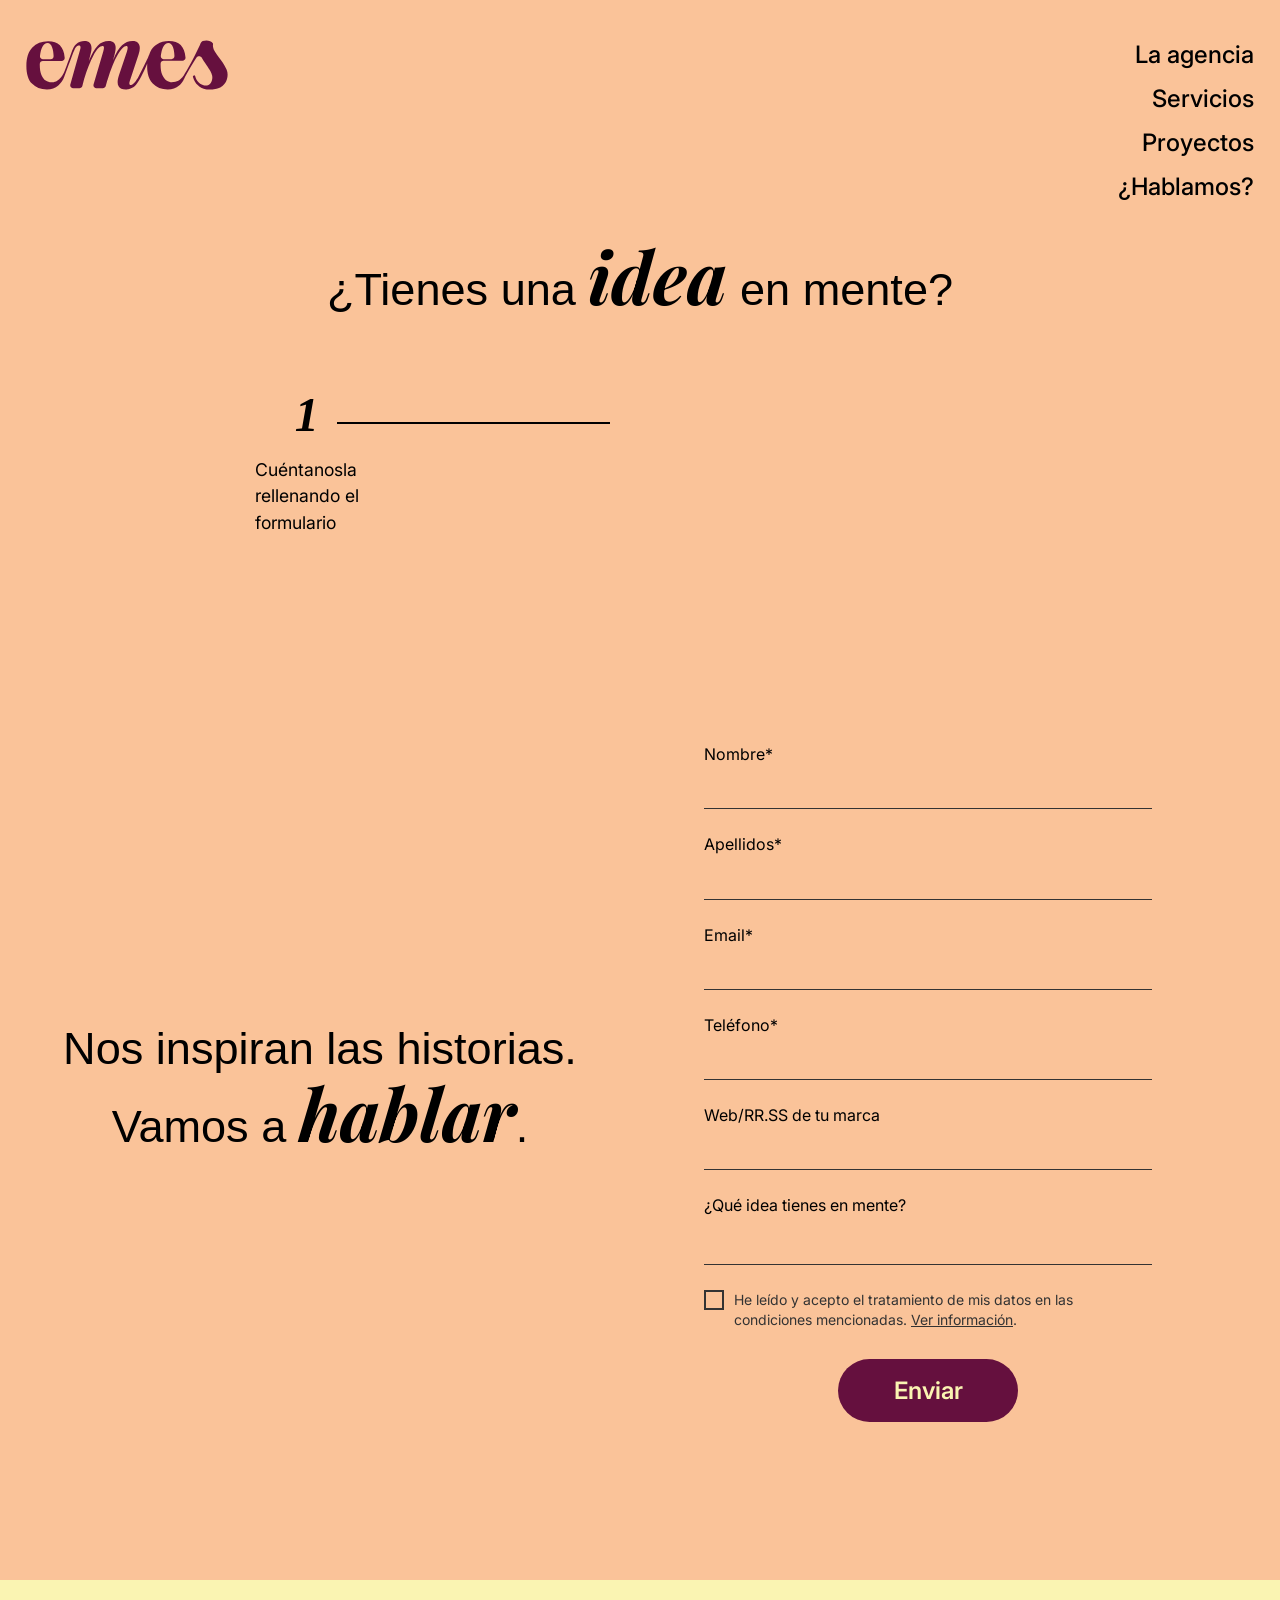
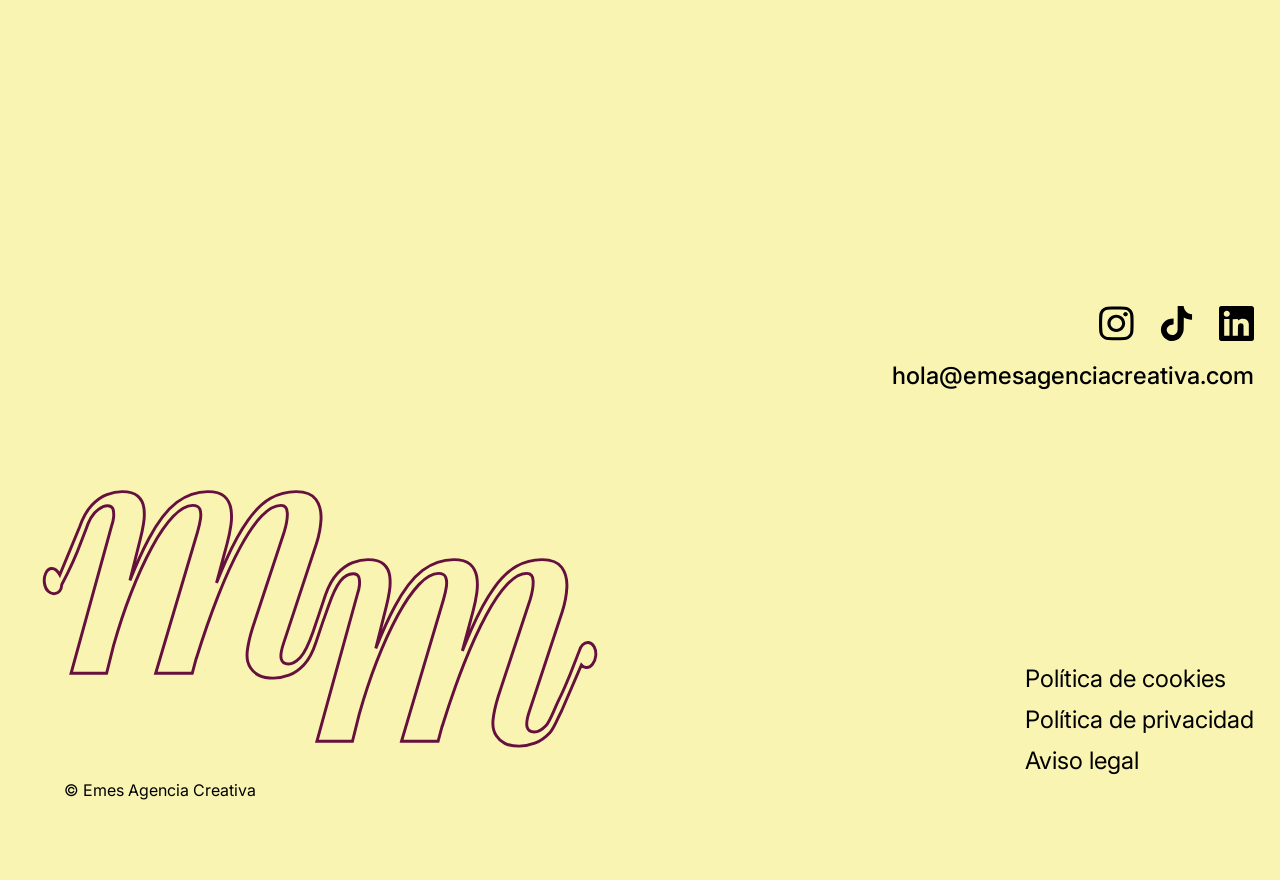
==== contacto/index.html @ d4980659 "Add files via upload" ====
<!DOCTYPE html>
<html lang="es">

<head>
    <meta charset="UTF-8">
    <meta name="viewport" content="width=device-width, initial-scale=1.0">
    <title>Emes Agencia Creativa - Contacto</title>
    <link rel="preconnect" href="https://fonts.googleapis.com">
    <link rel="preconnect" href="https://fonts.gstatic.com" crossorigin>
    <link
        href="https://fonts.googleapis.com/css2?family=Inter:wght@100..900&family=Playfair+Display:ital,wght@0,400..900;1,400..900&display=swap"
        rel="stylesheet">
    <link href="https://api.fontshare.com/v2/css?f[]=excon@1,2&display=swap" rel="stylesheet">
    <link rel="stylesheet" href="estilo-contacto.css">
    <link rel="stylesheet" href="../estilo.css">
</head>

<body>
    <header class="header">
        <nav class="nav-container" id="main-nav">
            <h1 class="header__logo">
                <a href="../index.html" aria-label="Emes Agencia Creativa - inicio">
                    <?xml version="1.0" encoding="UTF-8"?>
                    <svg id="svg-emes" data-name="Capa 1" xmlns="http://www.w3.org/2000/svg" viewBox="0 0 265.86 65.79"
                        class="emes-logo-svg vertical-align">
                        <defs>
                            <style>
                                .logo-emes {
                                    fill: #66103e;
                                }
                            </style>
                        </defs>
                        <path class="logo-emes"
                            d="M264.21,39.66v-.12c-1.44-3.66-4.04-8.09-7.8-13.31l-2.72-3.62c-3.07-4.04-5.23-7.33-6.48-9.89-.31-.64-.76-1.99-1.08-3.75-.47-2.64.33-3.66-.31-4.66-2.44-3.87-8.82-4.66-13.31-2.93-1.08.42-2.81,2.23-3.65,5.11-9.07,19.13-16.88,33.25-21.14,39.73-.57.88-4.19,6.26-9.12,8.18-3.12,1.22-6.31,1.16-6.31,1.16-2.65,0-5.12-.78-7.42-2.34-2.3-1.55-4.17-4.05-5.61-7.47-1.44-3.42-2.16-7.71-2.16-12.86,0-.56,0-1.08,0-1.58.02-2.17,1.78-3.91,3.95-3.91h24.89c2.31,0,4.13-1.98,3.94-4.29-1.15-14.44-8.42-21.65-21.8-21.65-6,0-11.17,1.35-15.52,4.02-2.99,1.84-4.83,3.84-5.28,4.34-3.45,3.78-4.09,6.99-6.69,13.21-.13.31-.27.63-.27.63-.21.44-.41.82-.57,1.12-1.55,3.23-3.14,6.47-4.76,9.72-2.65,5.35-5.31,10.6-7.99,15.76-.03.06-.06.12-.1.18-.56.94-5.39,8.9-8.7,8.9-1.01,0-1.55-.5-1.55-.5-.44-.41-.67-1.06-.67-1.96,0-.78.24-1.91.71-3.38l11.45-34.47c1.08-3.11,1.63-5.96,1.63-8.53,0-2.81-.78-5.03-2.34-6.66-1.55-1.63-3.97-2.46-7.24-2.46-5.23,0-9.84,1.87-13.85,5.61-4.01,3.74-7.97,10.24-11.86,19.52l2.1-7.47c.94-3.5,1.4-6.35,1.4-8.53,0-6.08-3.08-9.12-9.22-9.12-5.61,0-10.43,2.03-14.42,6.08-4.01,4.05-7.93,10.83-11.75,20.33l2.57-10.05c.71-2.65,1.06-4.98,1.06-7.02,0-2.81-.74-5.06-2.22-6.78-1.48-1.71-3.89-2.57-7.24-2.57-1.99,0-3.85.31-5.61.94-1.94.69-3.27,1.58-3.68,1.87-2.9,2.01-4.43,4.65-5.17,6.24-.51.98-.98,2.05-1.4,3.21l-3.15,8.88c-.6,1.59-2.21,5.92-4.39,11.75-2.46,6.56-3.72,9.89-5.74,12.84-.5.73-4.1,5.93-8.05,7.45-1.78.68-5.02,1.15-6.15,1.15h-.09c-2.65,0-5.12-.78-7.42-2.34-2.3-1.55-4.17-4.05-5.61-7.47-1.44-3.42-2.16-7.71-2.16-12.86,0-.56,0-1.08,0-1.58.02-2.17,1.78-3.91,3.95-3.91h24.89c2.31,0,4.13-1.98,3.94-4.29C49.77,8.82,42.51,1.61,29.13,1.61c-8.65,0-15.59,2.78-20.8,8.35C3.1,15.52.5,23.57.5,34.09s2.43,18.06,7.3,23.31c4.87,5.25,11.43,7.89,19.69,7.89,6,0,11-1.78,15.01-5.32,3.62-3.2,6.22-7.02,7.84-11.45.68-1.86,3.89-10.52,9.63-26l2.22-5.96c.57-1.32.95-2.22,1.52-3.55l.33-.73c.24-.55.31-.74.44-1.03,0,0,.26-.58.97-1.48.2-.25.36-.42.4-.47,1.66-1.83,2.95-2.16,3.8-2.16,1.4,0,2.1.82,2.1,2.46,0,.93-.2,2.06-.59,3.38l-12.84,45.45c-.71,2.52,1.18,5.03,3.8,5.03h8.19c1.8,0,3.38-1.22,3.83-2.96l2.28-8.83v.12c3.89-13.01,8.05-23.56,12.44-31.67,4.4-8.1,8.35-12.15,11.86-12.15,1.24,0,1.87.74,1.87,2.22,0,1.16-.31,2.77-.94,4.8l-12.77,43.42c-.74,2.53,1.15,5.07,3.79,5.07h8.43c1.77,0,3.33-1.18,3.8-2.89l2.24-7.99v.35c4.52-14.65,9.02-25.81,13.5-33.48,4.48-7.67,8.31-11.51,11.51-11.51,1.08,0,1.63.78,1.63,2.34,0,1.1-.31,2.65-.94,4.68l-10.52,31.55c-1.16,3.5-1.75,6.55-1.75,9.12,0,2.18.43,3.93,1.28,5.25,1.71,2.81,4.83,4.21,9.34,4.21.61,0,1.61,0,2.87-.21,0,0,2.89-.46,5.67-2,4.04-2.22,6.87-5.51,11.89-15.03,2.3-4.36,5.11-10.1,7.93-17.05-.04.68-.1,1.79-.1,3.18,0,4.59.01,15.44,7.3,23.31,4.87,5.25,11.43,7.89,19.69,7.89,6,0,11-1.78,15.01-5.32.89-.78,3.24-2.86,5.37-6.32,1.18-1.89,1.8-3.44,1.96-3.79,1.23-2.88,5.4-10.26,15.61-26.62,1.61-2.58,5.4-2.52,6.91.12,1.35,2.37,3.38,5.57,6.11,9.59,2.31,3.37,4.02,5.97,5.13,7.83,1.11,1.84,1.89,3.83,2.36,5.93.47,2.12.37,4.32-.31,6.64-.51,1.76-1.48,4.49-4.39,5.92-2.72,1.32-5.58.71-6.57.44-3.65-.97-5.91-3.18-6.98-4.34-2.45-2.65-3.51-5.57-3.98-7.57-.19-.8-.99-1.29-1.79-1.14-.01,0-.02,0-.03,0-.85.17-1.41,1-1.21,1.84.26,1.11.65,2.35,1.21,3.66,1.2,2.84,2.77,4.9,3.97,6.26.77.8,2.55,2.52,4.76,3.89,1.23.76,2.38,1.28,2.69,1.42,1.11.48,1.78.71,2.65.91,2.85.72,8.58,1.14,14.12,0,1.89-.39,5.5-.93,9.45-3.99,2.86-2.21,4.82-5.13,5.88-8.78,1.31-4.47,1.23-8.52-.22-12.16ZM177.42,20.76c.6-5.04,1.62-8.93,3.05-11.65h-.01c1.83-3.46,4.14-5.2,6.95-5.2s4.77,2.01,6.14,6.02c1.04,3.07,1.64,6.77,1.79,11.1.08,2.26-1.69,4.15-3.95,4.15h-10.05c-2.36,0-4.21-2.07-3.93-4.42ZM18.39,20.89c.6-5.04,1.62-8.93,3.05-11.65h-.01c1.83-3.46,4.14-5.2,6.95-5.2s4.77,2.01,6.14,6.02c1.04,3.07,1.64,6.77,1.79,11.1.08,2.26-1.69,4.15-3.95,4.15h-10.05c-2.36,0-4.21-2.07-3.93-4.42Z" />
                    </svg>
                    <span class="visually-hidden">Emes Agencia Creativa</span>
                </a>
            </h1>
    
            <input type="checkbox" id="menu-toggle" class="menu-checkbox">
    
            <label for="menu-toggle" class="nav__burguer" aria-label="Abrir menú">
                <span></span>
                <span></span>
                <span></span>
            </label>
    
            <div class="header__menu">
                <ul class="header__menu_list">
                    <li><a href="../la-agencia/index.html">La agencia</a></li>
                    <li><a href="../servicios/index.html">Servicios</a></li>
                    <li><a href="../proyectos/index.html">Proyectos</a></li>
                    <li><a href="../contacto/index.html">¿Hablamos?</a></li>
                </ul>
            </div>
    
            <!-- OVERLAY MENÚ HAMBURGUESA -->
            <div class="menu__overlay">
    
                <div class="menu__overlay_header">
                    <?xml version="1.0" encoding="UTF-8"?>
                    <svg id="svg-emes-contorno" data-name="Capa 1" xmlns="http://www.w3.org/2000/svg"
                        viewBox="0 0 265.86 65.79" class="emes-logo-svg">
                        <defs>
                            <style>
                                .cls-1 {
                                    fill: none;
                                    stroke: #66103e;
                                    stroke-miterlimit: 10;
                                }
                            </style>
                        </defs>
                        <path class="cls-1"
                            d="M264.21,39.66v-.12c-1.44-3.66-4.04-8.09-7.8-13.31l-2.72-3.62c-3.07-4.04-5.23-7.33-6.48-9.89-.31-.64-.76-1.99-1.08-3.75-.47-2.64.33-3.66-.31-4.66-2.44-3.87-8.82-4.66-13.31-2.93-1.08.42-2.81,2.23-3.65,5.11-9.07,19.13-16.88,33.25-21.14,39.73-.57.88-4.19,6.26-9.12,8.18-3.12,1.22-6.31,1.16-6.31,1.16-2.65,0-5.12-.78-7.42-2.34-2.3-1.55-4.17-4.05-5.61-7.47-1.44-3.42-2.16-7.71-2.16-12.86,0-.56,0-1.08,0-1.58.02-2.17,1.78-3.91,3.95-3.91h24.89c2.31,0,4.13-1.98,3.94-4.29-1.15-14.44-8.42-21.65-21.8-21.65-6,0-11.17,1.35-15.52,4.02-2.99,1.84-4.83,3.84-5.28,4.34-3.45,3.78-4.09,6.99-6.69,13.21-.13.31-.27.63-.27.63-.21.44-.41.82-.57,1.12-1.55,3.23-3.14,6.47-4.76,9.72-2.65,5.35-5.31,10.6-7.99,15.76-.03.06-.06.12-.1.18-.56.94-5.39,8.9-8.7,8.9-1.01,0-1.55-.5-1.55-.5-.44-.41-.67-1.06-.67-1.96,0-.78.24-1.91.71-3.38l11.45-34.47c1.08-3.11,1.63-5.96,1.63-8.53,0-2.81-.78-5.03-2.34-6.66-1.55-1.63-3.97-2.46-7.24-2.46-5.23,0-9.84,1.87-13.85,5.61-4.01,3.74-7.97,10.24-11.86,19.52l2.1-7.47c.94-3.5,1.4-6.35,1.4-8.53,0-6.08-3.08-9.12-9.22-9.12-5.61,0-10.43,2.03-14.42,6.08-4.01,4.05-7.93,10.83-11.75,20.33l2.57-10.05c.71-2.65,1.06-4.98,1.06-7.02,0-2.81-.74-5.06-2.22-6.78-1.48-1.71-3.89-2.57-7.24-2.57-1.99,0-3.85.31-5.61.94-1.94.69-3.27,1.58-3.68,1.87-2.9,2.01-4.43,4.65-5.17,6.24-.51.98-.98,2.05-1.4,3.21l-3.15,8.88c-.6,1.59-2.21,5.92-4.39,11.75-2.46,6.56-3.72,9.89-5.74,12.84-.5.73-4.1,5.93-8.05,7.45-1.78.68-5.02,1.15-6.15,1.15h-.09c-2.65,0-5.12-.78-7.42-2.34-2.3-1.55-4.17-4.05-5.61-7.47-1.44-3.42-2.16-7.71-2.16-12.86,0-.56,0-1.08,0-1.58.02-2.17,1.78-3.91,3.95-3.91h24.89c2.31,0,4.13-1.98,3.94-4.29C49.77,8.82,42.51,1.61,29.13,1.61c-8.65,0-15.59,2.78-20.8,8.35C3.1,15.52.5,23.57.5,34.09s2.43,18.06,7.3,23.31c4.87,5.25,11.43,7.89,19.69,7.89,6,0,11-1.78,15.01-5.32,3.62-3.2,6.22-7.02,7.84-11.45.68-1.86,3.89-10.52,9.63-26l2.22-5.96c.57-1.32.95-2.22,1.52-3.55l.33-.73c.24-.55.31-.74.44-1.03,0,0,.26-.58.97-1.48.2-.25.36-.42.4-.47,1.66-1.83,2.95-2.16,3.8-2.16,1.4,0,2.1.82,2.1,2.46,0,.93-.2,2.06-.59,3.38l-12.84,45.45c-.71,2.52,1.18,5.03,3.8,5.03h8.19c1.8,0,3.38-1.22,3.83-2.96l2.28-8.83v.12c3.89-13.01,8.05-23.56,12.44-31.67,4.4-8.1,8.35-12.15,11.86-12.15,1.24,0,1.87.74,1.87,2.22,0,1.16-.31,2.77-.94,4.8l-12.77,43.42c-.74,2.53,1.15,5.07,3.79,5.07h8.43c1.77,0,3.33-1.18,3.8-2.89l2.24-7.99v.35c4.52-14.65,9.02-25.81,13.5-33.48,4.48-7.67,8.31-11.51,11.51-11.51,1.08,0,1.63.78,1.63,2.34,0,1.1-.31,2.65-.94,4.68l-10.52,31.55c-1.16,3.5-1.75,6.55-1.75,9.12,0,2.18.43,3.93,1.28,5.25,1.71,2.81,4.83,4.21,9.34,4.21.61,0,1.61,0,2.87-.21,0,0,2.89-.46,5.67-2,4.04-2.22,6.87-5.51,11.89-15.03,2.3-4.36,5.11-10.1,7.93-17.05-.04.68-.1,1.79-.1,3.18,0,4.59.01,15.44,7.3,23.31,4.87,5.25,11.43,7.89,19.69,7.89,6,0,11-1.78,15.01-5.32.89-.78,3.24-2.86,5.37-6.32,1.18-1.89,1.8-3.44,1.96-3.79,1.23-2.88,5.4-10.26,15.61-26.62,1.61-2.58,5.4-2.52,6.91.12,1.35,2.37,3.38,5.57,6.11,9.59,2.31,3.37,4.02,5.97,5.13,7.83,1.11,1.84,1.89,3.83,2.36,5.93.47,2.12.37,4.32-.31,6.64-.51,1.76-1.48,4.49-4.39,5.92-2.72,1.32-5.58.71-6.57.44-3.65-.97-5.91-3.18-6.98-4.34-2.45-2.65-3.51-5.57-3.98-7.57-.19-.8-.99-1.29-1.79-1.14-.01,0-.02,0-.03,0-.85.17-1.41,1-1.21,1.84.26,1.11.65,2.35,1.21,3.66,1.2,2.84,2.77,4.9,3.97,6.26.77.8,2.55,2.52,4.76,3.89,1.23.76,2.38,1.28,2.69,1.42,1.11.48,1.78.71,2.65.91,2.85.72,8.58,1.14,14.12,0,1.89-.39,5.5-.93,9.45-3.99,2.86-2.21,4.82-5.13,5.88-8.78,1.31-4.47,1.23-8.52-.22-12.16ZM177.42,20.76c.6-5.04,1.62-8.93,3.05-11.65h-.01c1.83-3.46,4.14-5.2,6.95-5.2s4.77,2.01,6.14,6.02c1.04,3.07,1.64,6.77,1.79,11.1.08,2.26-1.69,4.15-3.95,4.15h-10.05c-2.36,0-4.21-2.07-3.93-4.42ZM18.39,20.89c.6-5.04,1.62-8.93,3.05-11.65h-.01c1.83-3.46,4.14-5.2,6.95-5.2s4.77,2.01,6.14,6.02c1.04,3.07,1.64,6.77,1.79,11.1.08,2.26-1.69,4.15-3.95,4.15h-10.05c-2.36,0-4.21-2.07-3.93-4.42Z" />
                    </svg>
                </div>
    
                <nav class="menu__overlay_nav">
                    <ul class="menu__overlay_nav_list">
                        <li><a href="../la-agencia/index.html">La agencia</a></li>
                        <li><a href="../servicios/index.html">Servicios</a></li>
                        <li><a href="../proyectos/index.html">Proyectos</a></li>
                        <li><a href="../contacto/index.html">¿Hablamos?</a></li>
                    </ul>
                </nav>
    
                <div class="menu__overlay_footer">
                    <?xml version="1.0" encoding="UTF-8"?>
                    <svg id="svg-mm-contorno" data-name="Capa 1" xmlns="http://www.w3.org/2000/svg"
                        viewBox="0 0 200.99 90.3" class="logo-mm-contorno__footer">
                        <defs>
                            <style>
                                .cls-1 {
                                    fill: none;
                                    stroke: #66103e;
                                    stroke-miterlimit: 10;
                                }
                            </style>
                        </defs>
                        <path class="cls-1"
                            d="M192.12,53.21c-1.42-.15-2.76,1.22-3.22,3.16-1.03,2.36-2.73,7.93-6.84,16.38-2.03,4.17-3.01,7.31-4.39,8.79-1.39,1.48-2.73,2.23-4.04,2.23s-2.12-.55-2.43-1.64c-.31-1.09-.08-2.81.69-5.16l11.32-34.35c.92-2.89,1.44-5.67,1.56-8.32.12-2.66-.46-4.88-1.73-6.68-1.27-1.8-3.52-2.7-6.76-2.7s-6.07.76-8.72,2.29c-2.66,1.52-5.24,4.03-7.74,7.5-2.5,3.48-5.03,8.09-7.57,13.83-1.02,2.31-2.08,4.84-3.16,7.58l3.63-13.5c.54-2.03.96-4.08,1.27-6.15.31-2.07.31-3.99,0-5.74-.31-1.76-1.06-3.16-2.25-4.22-1.2-1.06-3.06-1.58-5.6-1.58-3.85,0-7.39,1.23-10.63,3.69-3.24,2.46-6.4,6.56-9.48,12.31-2.08,3.87-4.24,8.66-6.49,14.32l3.49-13.91c.46-1.8.85-3.63,1.15-5.51.31-1.88.35-3.65.12-5.33-.23-1.68-.92-3.03-2.08-4.05-1.15-1.01-2.93-1.52-5.31-1.52-1.69,0-3.45.35-5.26,1.05-1.81.7-3.52,1.92-5.14,3.63-1.62,1.72-3,4.18-4.16,7.38l-2.58,7.74h-.01l-1.62,4.81c-1.54,4.38-3.01,7.31-4.39,8.79-1.39,1.48-2.73,2.23-4.04,2.23s-2.12-.55-2.43-1.64c-.31-1.09-.08-2.81.69-5.16l11.32-34.35c.92-2.89,1.44-5.67,1.56-8.32.12-2.66-.46-4.88-1.73-6.68-1.27-1.8-3.52-2.7-6.76-2.7s-6.07.76-8.72,2.29c-2.66,1.52-5.24,4.03-7.74,7.5-2.5,3.48-5.03,8.09-7.57,13.83-1.02,2.31-2.08,4.84-3.16,7.58l3.63-13.5c.54-2.03.96-4.08,1.27-6.15.31-2.07.31-3.99,0-5.74-.31-1.76-1.06-3.16-2.25-4.22-1.2-1.06-3.06-1.58-5.6-1.58-3.85,0-7.39,1.23-10.63,3.69-3.24,2.46-6.4,6.56-9.48,12.31-2.08,3.87-4.24,8.66-6.49,14.32l3.49-13.91c.46-1.8.85-3.63,1.15-5.51.31-1.88.35-3.65.12-5.33-.23-1.68-.92-3.03-2.08-4.05-1.15-1.01-2.93-1.52-5.31-1.52-1.69,0-3.45.35-5.26,1.05-1.81.7-3.52,1.92-5.14,3.63-1.62,1.72-3,4.18-4.16,7.38l-6.76,16.34c-.69-1.26-1.85-2.3-2.96-2.14-1.63.23-2.61,2.62-2.28,5,.33,2.38,1.92,3.79,3.55,3.55,1.32-.19,2.25-1.3,2.38-3.11,4.91-9.22,6.19-13.57,7.1-15.9.84-2.15,1.16-2.99,1.9-4.96.3-.8.98-2.17,2.15-3.53,0,0,2.2-2.52,4.39-2.52,1.08,0,1.73.41,1.96,1.23.23.82.29,1.76.17,2.81-.12,1.06-.33,1.98-.64,2.76l-13.87,50.41h12.13l2.36-9.4c1.79-6.35,3.75-12.29,5.9-17.79,2.35-6.02,4.76-11.29,7.22-15.82,2.46-4.53,4.89-8.05,7.28-10.55,2.39-2.5,4.58-3.75,6.59-3.75,1.31,0,2.14.43,2.48,1.29.35.86.42,1.95.23,3.28-.19,1.33-.52,2.77-.98,4.34l-14.33,48.41h12.48l1.43-5.32-.04.28c2.46-7.97,4.97-15.16,7.51-21.57,2.54-6.41,5.06-11.92,7.57-16.53,2.5-4.61,4.91-8.13,7.22-10.55,2.31-2.42,4.51-3.63,6.59-3.63,1.46,0,2.2.92,2.2,2.75s-.35,3.89-1.04,6.15l-10.86,32.94c-.92,2.97-1.52,5.61-1.79,7.91-.27,2.31.1,4.2,1.1,5.69.69,1.1,1.66,1.95,2.89,2.58,1.23.62,2.89.94,4.97.94,1.69,0,3.45-.33,5.26-1s3.52-1.85,5.14-3.58c1.62-1.72,2.96-4.22,4.04-7.5l2.57-7.62h.02l1.73-4.92c1.39-3.99,2.73-6.82,4.04-8.5,1.31-1.68,2.77-2.52,4.39-2.52,1.08,0,1.73.41,1.96,1.23.23.82.29,1.76.17,2.81-.12,1.06-.33,1.98-.64,2.76l-13.87,50.41h12.13l2.36-9.4c1.79-6.35,3.75-12.29,5.9-17.79,2.35-6.02,4.76-11.29,7.22-15.82,2.46-4.53,4.89-8.05,7.28-10.55,2.39-2.5,4.58-3.75,6.59-3.75,1.31,0,2.14.43,2.48,1.29.35.86.42,1.95.23,3.28-.19,1.33-.52,2.77-.98,4.34l-14.33,48.41h12.48l1.43-5.32-.04.28c2.46-7.97,4.97-15.16,7.51-21.57,2.54-6.41,5.06-11.92,7.57-16.53,2.5-4.61,4.91-8.13,7.22-10.55,2.31-2.42,4.51-3.63,6.59-3.63,1.46,0,2.2.92,2.2,2.75s-.35,3.89-1.04,6.15l-10.86,32.94c-.92,2.97-1.52,5.61-1.79,7.91-.27,2.31.1,4.2,1.1,5.69.69,1.1,1.66,1.95,2.89,2.58,1.23.62,2.89.94,4.97.94,1.69,0,3.45-.33,5.26-1s3.52-1.85,5.14-3.58c1.62-1.72,2.35-4.35,4.04-7.5l6.74-15.61c.42.49.94.81,1.53.87,1.62.17,3.12-1.61,3.36-3.98.24-2.36-.88-4.41-2.5-4.58Z" />
                    </svg>
    
                    <div class="footer__items">
                        <div class="footer__social-icons">
                            <a href="#" aria-label="Instagram">
                                <svg width="44" height="43" viewBox="0 0 44 43" fill="none"
                                    xmlns="http://www.w3.org/2000/svg">
                                    <path
                                        d="M31.9839 42.2702C24.9396 42.6569 18.2015 42.6569 11.4635 42.2702C5.20669 41.8835 0.612551 37.4577 0.262522 31.3562C-0.0875074 24.6961 -0.0875074 18.1649 0.262522 11.4618C0.525044 5.66109 4.8129 0.891594 10.6759 0.418942C18.0703 -0.139647 25.1584 -0.139647 32.5527 0.418942C38.6345 0.848626 43.0536 5.70406 43.3162 11.6767C43.5787 18.3368 43.5787 24.6961 43.2286 31.3562C42.9224 37.3288 38.4157 42.0124 32.0277 42.3131L31.9839 42.2702ZM32.1152 38.403C36.4906 38.1452 39.1158 34.7507 39.3345 30.8406C39.6846 24.3953 39.6846 18.1219 39.3345 11.6337C39.1158 7.80951 36.5343 4.58688 32.509 4.24313C25.1584 3.64157 17.9828 3.5986 10.6759 4.2861C7.26311 4.62985 4.68165 7.29389 4.37537 10.6884C3.71906 17.7352 3.76282 24.6961 4.37537 31.7429C4.68165 35.4382 7.6569 38.1452 11.4197 38.403C18.289 38.8327 25.0709 38.8757 32.1589 38.403H32.1152Z"
                                        fill="black" />
                                    <path
                                        d="M35.9217 9.91453C35.9217 8.49657 34.7404 7.37939 33.3403 7.37939C31.9401 7.37939 30.7588 8.49657 30.7588 9.91453C30.7588 11.3325 31.9401 12.4497 33.3403 12.4497C34.7404 12.4497 35.9217 11.3325 35.9217 9.91453Z"
                                        fill="black" />
                                    <path
                                        d="M32.8593 21.3017C32.8593 27.3172 27.8714 32.2156 21.7021 32.2156C15.5328 32.2156 10.5449 27.3172 10.5449 21.3017C10.5449 15.2861 15.5328 10.3877 21.7021 10.3877C27.8714 10.3877 32.8593 15.2861 32.8593 21.3017ZM28.9652 21.2587C28.9652 17.3486 25.7275 14.1689 21.7459 14.1689C17.7643 14.1689 14.5265 17.3486 14.5265 21.2587C14.5265 25.1688 17.7643 28.3485 21.7459 28.3485C25.7275 28.3485 28.9652 25.1688 28.9652 21.2587Z"
                                        fill="black" />
                                    <path
                                        d="M33.3403 12.4497C34.766 12.4497 35.9217 11.3146 35.9217 9.91453C35.9217 8.51441 34.766 7.37939 33.3403 7.37939C31.9146 7.37939 30.7588 8.51441 30.7588 9.91453C30.7588 11.3146 31.9146 12.4497 33.3403 12.4497Z"
                                        fill="black" />
                                </svg>
                            </a>
    
                            <a href="#" aria-label="TikTok">
                                <svg width="40" height="45" viewBox="0 0 40 45" fill="none"
                                    xmlns="http://www.w3.org/2000/svg">
                                    <path
                                        d="M9.56337 44.2223C5.0396 42.7078 2.05306 38.9866 0.867215 35.4817C-0.757829 30.7219 -0.0990411 25.8757 2.84361 22.1111C6.04977 18.0005 10.9688 16.2264 16.2832 16.1831V23.5823C13.7797 24.2747 11.2763 24.7074 9.47555 26.2218C6.22546 28.9911 7.05993 33.7941 10.3539 36.0442C12.5499 37.5154 15.1852 37.9481 17.6447 36.7365C19.4893 35.8278 21.4218 33.1451 21.4218 30.4623L21.5096 0H29.1518C29.8984 5.92804 33.7633 10.3416 40 10.4714V17.7408C36.135 18.0437 33.0167 16.7456 29.4153 14.885L29.2396 29.7267C29.2396 33.5778 27.5267 37.2558 25.0233 40.0683C21.2022 44.3521 15.273 46.1262 9.56337 44.2656V44.2223Z"
                                        fill="black" />
                                </svg>
                            </a>
    
                            <a href="#" aria-label="LinkedIn">
                                <svg width="43" height="43" viewBox="0 0 43 43" fill="none"
                                    xmlns="http://www.w3.org/2000/svg">
                                    <path
                                        d="M40.223 42.9566H2.73362C1.30174 42.9566 0 41.5247 0 40.1362V3.25429C0 1.34511 1.04141 0.347124 2.95059 0H39.8759C41.3945 0 43 1.30172 43 2.82038V40.1362C43 41.3946 41.8719 43 40.2664 43L40.223 42.9566ZM13.2775 9.5893C13.2775 7.54995 11.5853 5.85772 9.54596 5.85772C7.50661 5.85772 5.81438 7.50656 5.81438 9.5893C5.81438 11.672 7.50661 13.3209 9.54596 13.3209C11.5853 13.3209 13.2775 11.672 13.2775 9.5893ZM23.3007 24.776C23.3007 22.6932 25.0363 21.4349 26.5984 21.3047C28.0737 21.218 30.113 22.2593 30.113 24.0817L30.1998 36.6216H36.665L36.6216 22.6499C36.6216 18.7447 33.888 15.9243 30.0696 15.5772C27.553 15.3602 25.3401 16.1847 23.6044 17.8769L22.9536 16.0545L16.8355 16.1413V36.665H23.1706L23.3007 24.776ZM12.8002 16.0545H6.37841V36.665H12.8002V16.0545Z"
                                        fill="black" />
                                </svg>
                            </a>
                        </div>
    
                        <p class="footer__copyright">© Emes Agencia Creativa</p>
                    </div>
                </div>
    
            </div>
    
        </nav>
    </header>

    <section id="contacto-idea" class="contacto-infografia">
        <div class="title-info">
            <h2 class="titulo1-excon">¿Tienes una <span class="titulo2-playfair">idea</span> en mente?</h2>
        </div>
    
        <div class="steps-container">
            <div class="step step-1">
                <div class="step-number">1</div>
                <p class="step-text">Cuéntanosla<br>rellenando el<br>formulario</p>
            </div>
    
            <div class="line-container line-1-2">
                <div class="line-fill"></div>
            </div>
    
            <div class="step step-2">
                <div class="step-number">2</div>
                <p class="step-text">El equipo de Emes<br>contacta contigo</p>
            </div>
    
            <div class="line-container line-2-3">
                <div class="line-fill"></div>
            </div>
    
            <div class="step step-3">
                <div class="step-number">3</div>
                <p class="step-text">¡Manos a la obra!<br>Vamos a hacer<br>realidad tu idea</p>
            </div>
        </div>
    </section>
    
    <main class="contacto-section">
        <div class="contacto-intro">
            <h2 class="titulo1-excon">Nos inspiran las historias.<br>Vamos a <span
                    class="titulo2-playfair">hablar</span>.</h2>
        </div>

        <form class="contacto-form" id="contacto-form" action="#" method="POST">

            <fieldset>
                <legend class="sr-only">Tus datos de contacto</legend>

                <div class="form-group">
                    <label for="nombre">Nombre*</label>
                    <input type="text" id="nombre" name="nombre" required>
                </div>

                <div class="form-group">
                    <label for="apellidos">Apellidos*</label>
                    <input type="text" id="apellidos" name="apellidos" required>
                </div>

                <div class="form-group">
                    <label for="email">Email*</label>
                    <input type="email" id="email" name="email" required>
                </div>

                <div class="form-group">
                    <label for="telefono">Teléfono*</label>
                    <input type="tel" id="telefono" name="telefono" required>
                </div>

                <div class="form-group">
                    <label for="web-rrss">Web/RR.SS de tu marca</label>
                    <input type="text" id="web-rrss" name="web-rrss">
                </div>

                <div class="form-group textarea-group">
                    <label for="idea">¿Qué idea tienes en mente?</label>
                    <textarea id="idea" name="idea" rows="1"></textarea>
                </div>
            </fieldset>

            <div class="politica-group">
                <input type="checkbox" id="politica" name="politica" required>
                <label for="politica">He leído y acepto el tratamiento de mis datos en las condiciones mencionadas. <a
                        href="../uso de datos/politica privacidad/index.html">Ver información</a>.</label>
            </div>

            <div class="form-actions">
                <button type="submit" class="btn">Enviar</button>
            </div>
        </form>

        <!-- Mensaje de agradecimiento (oculto por defecto) -->
        <div id="thank-you-message" class="thank-you" style="display: none;">
            <h2 class="titulo2-playfair">¡Historia recibida!</h2>
            <div class="thank-you-text">
                <p>Gracias por confiar en nosotras.</p>
                <p>Hemos recibido tus datos y pronto nos pondremos en contacto contigo para empezar a crear.</p>
            </div>
            
        </div>

    </main>

    <!-- FOOTER MÓVIL -->
    <footer class="footer-mobile">
        <div class="footer-mobile__top">
            <a href="mailto:hola@emesagenciacreativa.com" class="footer-mobile__email">hola@emesagenciacreativa.com</a>
    
            <!-- nav semántico para los links legales, usamos nav porque es un grupo de enlaces de navegación pero se diferencia del nav principal del header con aria label-->
            <nav class="footer-mobile__legal" aria-label="Enlaces legales">
                <a href="../../uso de datos/cookies/index.html">Política de cookies</a>
                <a href="../../uso de datos/politica privacidad/index.html">Política de privacidad</a>
                <a href="../../uso de datos/aviso legal/index.html">Aviso legal</a>
            </nav>
        </div>
        <div class="footer-mobile__bottom">
            <!-- SVG de logo-mm-contorno -->
            <?xml version="1.0" encoding="UTF-8"?>
            <svg id="svg-mm-contorno" data-name="Capa 1" xmlns="http://www.w3.org/2000/svg" viewBox="0 0 200.99 90.3"
                class="logo-mm-contorno__footer">
                <defs>
                    <style>
                        .cls-1 {
                            fill: none;
                            stroke: #66103e;
                            stroke-miterlimit: 10;
                        }
                    </style>
                </defs>
                <path class="cls-1"
                    d="M192.12,53.21c-1.42-.15-2.76,1.22-3.22,3.16-1.03,2.36-2.73,7.93-6.84,16.38-2.03,4.17-3.01,7.31-4.39,8.79-1.39,1.48-2.73,2.23-4.04,2.23s-2.12-.55-2.43-1.64c-.31-1.09-.08-2.81.69-5.16l11.32-34.35c.92-2.89,1.44-5.67,1.56-8.32.12-2.66-.46-4.88-1.73-6.68-1.27-1.8-3.52-2.7-6.76-2.7s-6.07.76-8.72,2.29c-2.66,1.52-5.24,4.03-7.74,7.5-2.5,3.48-5.03,8.09-7.57,13.83-1.02,2.31-2.08,4.84-3.16,7.58l3.63-13.5c.54-2.03.96-4.08,1.27-6.15.31-2.07.31-3.99,0-5.74-.31-1.76-1.06-3.16-2.25-4.22-1.2-1.06-3.06-1.58-5.6-1.58-3.85,0-7.39,1.23-10.63,3.69-3.24,2.46-6.4,6.56-9.48,12.31-2.08,3.87-4.24,8.66-6.49,14.32l3.49-13.91c.46-1.8.85-3.63,1.15-5.51.31-1.88.35-3.65.12-5.33-.23-1.68-.92-3.03-2.08-4.05-1.15-1.01-2.93-1.52-5.31-1.52-1.69,0-3.45.35-5.26,1.05-1.81.7-3.52,1.92-5.14,3.63-1.62,1.72-3,4.18-4.16,7.38l-2.58,7.74h-.01l-1.62,4.81c-1.54,4.38-3.01,7.31-4.39,8.79-1.39,1.48-2.73,2.23-4.04,2.23s-2.12-.55-2.43-1.64c-.31-1.09-.08-2.81.69-5.16l11.32-34.35c.92-2.89,1.44-5.67,1.56-8.32.12-2.66-.46-4.88-1.73-6.68-1.27-1.8-3.52-2.7-6.76-2.7s-6.07.76-8.72,2.29c-2.66,1.52-5.24,4.03-7.74,7.5-2.5,3.48-5.03,8.09-7.57,13.83-1.02,2.31-2.08,4.84-3.16,7.58l3.63-13.5c.54-2.03.96-4.08,1.27-6.15.31-2.07.31-3.99,0-5.74-.31-1.76-1.06-3.16-2.25-4.22-1.2-1.06-3.06-1.58-5.6-1.58-3.85,0-7.39,1.23-10.63,3.69-3.24,2.46-6.4,6.56-9.48,12.31-2.08,3.87-4.24,8.66-6.49,14.32l3.49-13.91c.46-1.8.85-3.63,1.15-5.51.31-1.88.35-3.65.12-5.33-.23-1.68-.92-3.03-2.08-4.05-1.15-1.01-2.93-1.52-5.31-1.52-1.69,0-3.45.35-5.26,1.05-1.81.7-3.52,1.92-5.14,3.63-1.62,1.72-3,4.18-4.16,7.38l-6.76,16.34c-.69-1.26-1.85-2.3-2.96-2.14-1.63.23-2.61,2.62-2.28,5,.33,2.38,1.92,3.79,3.55,3.55,1.32-.19,2.25-1.3,2.38-3.11,4.91-9.22,6.19-13.57,7.1-15.9.84-2.15,1.16-2.99,1.9-4.96.3-.8.98-2.17,2.15-3.53,0,0,2.2-2.52,4.39-2.52,1.08,0,1.73.41,1.96,1.23.23.82.29,1.76.17,2.81-.12,1.06-.33,1.98-.64,2.76l-13.87,50.41h12.13l2.36-9.4c1.79-6.35,3.75-12.29,5.9-17.79,2.35-6.02,4.76-11.29,7.22-15.82,2.46-4.53,4.89-8.05,7.28-10.55,2.39-2.5,4.58-3.75,6.59-3.75,1.31,0,2.14.43,2.48,1.29.35.86.42,1.95.23,3.28-.19,1.33-.52,2.77-.98,4.34l-14.33,48.41h12.48l1.43-5.32-.04.28c2.46-7.97,4.97-15.16,7.51-21.57,2.54-6.41,5.06-11.92,7.57-16.53,2.5-4.61,4.91-8.13,7.22-10.55,2.31-2.42,4.51-3.63,6.59-3.63,1.46,0,2.2.92,2.2,2.75s-.35,3.89-1.04,6.15l-10.86,32.94c-.92,2.97-1.52,5.61-1.79,7.91-.27,2.31.1,4.2,1.1,5.69.69,1.1,1.66,1.95,2.89,2.58,1.23.62,2.89.94,4.97.94,1.69,0,3.45-.33,5.26-1s3.52-1.85,5.14-3.58c1.62-1.72,2.96-4.22,4.04-7.5l2.57-7.62h.02l1.73-4.92c1.39-3.99,2.73-6.82,4.04-8.5,1.31-1.68,2.77-2.52,4.39-2.52,1.08,0,1.73.41,1.96,1.23.23.82.29,1.76.17,2.81-.12,1.06-.33,1.98-.64,2.76l-13.87,50.41h12.13l2.36-9.4c1.79-6.35,3.75-12.29,5.9-17.79,2.35-6.02,4.76-11.29,7.22-15.82,2.46-4.53,4.89-8.05,7.28-10.55,2.39-2.5,4.58-3.75,6.59-3.75,1.31,0,2.14.43,2.48,1.29.35.86.42,1.95.23,3.28-.19,1.33-.52,2.77-.98,4.34l-14.33,48.41h12.48l1.43-5.32-.04.28c2.46-7.97,4.97-15.16,7.51-21.57,2.54-6.41,5.06-11.92,7.57-16.53,2.5-4.61,4.91-8.13,7.22-10.55,2.31-2.42,4.51-3.63,6.59-3.63,1.46,0,2.2.92,2.2,2.75s-.35,3.89-1.04,6.15l-10.86,32.94c-.92,2.97-1.52,5.61-1.79,7.91-.27,2.31.1,4.2,1.1,5.69.69,1.1,1.66,1.95,2.89,2.58,1.23.62,2.89.94,4.97.94,1.69,0,3.45-.33,5.26-1s3.52-1.85,5.14-3.58c1.62-1.72,2.35-4.35,4.04-7.5l6.74-15.61c.42.49.94.81,1.53.87,1.62.17,3.12-1.61,3.36-3.98.24-2.36-.88-4.41-2.5-4.58Z" />
            </svg>
    
            <div class="footer__social-icons">
                <a href="#" aria-label="Instagram">
                    <!-- SVG de instagram -->
                    <svg width="44" height="43" viewBox="0 0 44 43" fill="none" xmlns="http://www.w3.org/2000/svg">
                        <path
                            d="M31.9839 42.2702C24.9396 42.6569 18.2015 42.6569 11.4635 42.2702C5.20669 41.8835 0.612551 37.4577 0.262522 31.3562C-0.0875074 24.6961 -0.0875074 18.1649 0.262522 11.4618C0.525044 5.66109 4.8129 0.891594 10.6759 0.418942C18.0703 -0.139647 25.1584 -0.139647 32.5527 0.418942C38.6345 0.848626 43.0536 5.70406 43.3162 11.6767C43.5787 18.3368 43.5787 24.6961 43.2286 31.3562C42.9224 37.3288 38.4157 42.0124 32.0277 42.3131L31.9839 42.2702ZM32.1152 38.403C36.4906 38.1452 39.1158 34.7507 39.3345 30.8406C39.6846 24.3953 39.6846 18.1219 39.3345 11.6337C39.1158 7.80951 36.5343 4.58688 32.509 4.24313C25.1584 3.64157 17.9828 3.5986 10.6759 4.2861C7.26311 4.62985 4.68165 7.29389 4.37537 10.6884C3.71906 17.7352 3.76282 24.6961 4.37537 31.7429C4.68165 35.4382 7.6569 38.1452 11.4197 38.403C18.289 38.8327 25.0709 38.8757 32.1589 38.403H32.1152Z"
                            fill="black" />
                        <path
                            d="M35.9217 9.91453C35.9217 8.49657 34.7404 7.37939 33.3403 7.37939C31.9401 7.37939 30.7588 8.49657 30.7588 9.91453C30.7588 11.3325 31.9401 12.4497 33.3403 12.4497C34.7404 12.4497 35.9217 11.3325 35.9217 9.91453Z"
                            fill="black" />
                        <path
                            d="M32.8593 21.3017C32.8593 27.3172 27.8714 32.2156 21.7021 32.2156C15.5328 32.2156 10.5449 27.3172 10.5449 21.3017C10.5449 15.2861 15.5328 10.3877 21.7021 10.3877C27.8714 10.3877 32.8593 15.2861 32.8593 21.3017ZM28.9652 21.2587C28.9652 17.3486 25.7275 14.1689 21.7459 14.1689C17.7643 14.1689 14.5265 17.3486 14.5265 21.2587C14.5265 25.1688 17.7643 28.3485 21.7459 28.3485C25.7275 28.3485 28.9652 25.1688 28.9652 21.2587Z"
                            fill="black" />
                        <path
                            d="M33.3403 12.4497C34.766 12.4497 35.9217 11.3146 35.9217 9.91453C35.9217 8.51441 34.766 7.37939 33.3403 7.37939C31.9146 7.37939 30.7588 8.51441 30.7588 9.91453C30.7588 11.3146 31.9146 12.4497 33.3403 12.4497Z"
                            fill="black" />
                    </svg>
                </a>
    
                <a href="#" aria-label="TikTok">
                    <!-- SVG TikTok -->
                    <svg width="40" height="45" viewBox="0 0 40 45" fill="none" xmlns="http://www.w3.org/2000/svg">
                        <path
                            d="M9.56337 44.2223C5.0396 42.7078 2.05306 38.9866 0.867215 35.4817C-0.757829 30.7219 -0.0990411 25.8757 2.84361 22.1111C6.04977 18.0005 10.9688 16.2264 16.2832 16.1831V23.5823C13.7797 24.2747 11.2763 24.7074 9.47555 26.2218C6.22546 28.9911 7.05993 33.7941 10.3539 36.0442C12.5499 37.5154 15.1852 37.9481 17.6447 36.7365C19.4893 35.8278 21.4218 33.1451 21.4218 30.4623L21.5096 0H29.1518C29.8984 5.92804 33.7633 10.3416 40 10.4714V17.7408C36.135 18.0437 33.0167 16.7456 29.4153 14.885L29.2396 29.7267C29.2396 33.5778 27.5267 37.2558 25.0233 40.0683C21.2022 44.3521 15.273 46.1262 9.56337 44.2656V44.2223Z"
                            fill="black" />
                    </svg>
                </a>
    
                <a href="#" aria-label="LinkedIn">
                    <!-- SVG Linkedin -->
                    <svg width="43" height="43" viewBox="0 0 43 43" fill="none" xmlns="http://www.w3.org/2000/svg">
                        <path
                            d="M40.223 42.9566H2.73362C1.30174 42.9566 0 41.5247 0 40.1362V3.25429C0 1.34511 1.04141 0.347124 2.95059 0H39.8759C41.3945 0 43 1.30172 43 2.82038V40.1362C43 41.3946 41.8719 43 40.2664 43L40.223 42.9566ZM13.2775 9.5893C13.2775 7.54995 11.5853 5.85772 9.54596 5.85772C7.50661 5.85772 5.81438 7.50656 5.81438 9.5893C5.81438 11.672 7.50661 13.3209 9.54596 13.3209C11.5853 13.3209 13.2775 11.672 13.2775 9.5893ZM23.3007 24.776C23.3007 22.6932 25.0363 21.4349 26.5984 21.3047C28.0737 21.218 30.113 22.2593 30.113 24.0817L30.1998 36.6216H36.665L36.6216 22.6499C36.6216 18.7447 33.888 15.9243 30.0696 15.5772C27.553 15.3602 25.3401 16.1847 23.6044 17.8769L22.9536 16.0545L16.8355 16.1413V36.665H23.1706L23.3007 24.776ZM12.8002 16.0545H6.37841V36.665H12.8002V16.0545Z"
                            fill="black" />
                    </svg>
                </a>
            </div>
            <p class="footer__copyright">© Emes Agencia Creativa</p>
        </div>
    </footer>
    
    
    <!-- FOOTER DESKTOP -->
    <footer class="footer-desktop">
        <!-- hacemos dos columnas para facilitar el diseño -->
        <div class="footer-desktop__left">
            <div class="footer-desktop__brand-group">
                <!-- aria-hidden="true" porque es decorativo — el copyright ya identifica la marca, no hace falta que el lector de pantalla lo lea dos veces  -->
    
                <!-- SVG de logo-mm-contorno -->
                <?xml version="1.0" encoding="UTF-8"?>
                <svg id="Capa_1" data-name="Capa 1" xmlns="http://www.w3.org/2000/svg" viewBox="0 0 200.99 90.3"
                    class="footer-desktop__logo">
                    <defs>
                        <style>
                            .cls-1 {
                                fill: none;
                                stroke: #66103e;
                                stroke-miterlimit: 10;
                            }
                        </style>
                    </defs>
                    <path class="cls-1"
                        d="M192.12,53.21c-1.42-.15-2.76,1.22-3.22,3.16-1.03,2.36-2.73,7.93-6.84,16.38-2.03,4.17-3.01,7.31-4.39,8.79-1.39,1.48-2.73,2.23-4.04,2.23s-2.12-.55-2.43-1.64c-.31-1.09-.08-2.81.69-5.16l11.32-34.35c.92-2.89,1.44-5.67,1.56-8.32.12-2.66-.46-4.88-1.73-6.68-1.27-1.8-3.52-2.7-6.76-2.7s-6.07.76-8.72,2.29c-2.66,1.52-5.24,4.03-7.74,7.5-2.5,3.48-5.03,8.09-7.57,13.83-1.02,2.31-2.08,4.84-3.16,7.58l3.63-13.5c.54-2.03.96-4.08,1.27-6.15.31-2.07.31-3.99,0-5.74-.31-1.76-1.06-3.16-2.25-4.22-1.2-1.06-3.06-1.58-5.6-1.58-3.85,0-7.39,1.23-10.63,3.69-3.24,2.46-6.4,6.56-9.48,12.31-2.08,3.87-4.24,8.66-6.49,14.32l3.49-13.91c.46-1.8.85-3.63,1.15-5.51.31-1.88.35-3.65.12-5.33-.23-1.68-.92-3.03-2.08-4.05-1.15-1.01-2.93-1.52-5.31-1.52-1.69,0-3.45.35-5.26,1.05-1.81.7-3.52,1.92-5.14,3.63-1.62,1.72-3,4.18-4.16,7.38l-2.58,7.74h-.01l-1.62,4.81c-1.54,4.38-3.01,7.31-4.39,8.79-1.39,1.48-2.73,2.23-4.04,2.23s-2.12-.55-2.43-1.64c-.31-1.09-.08-2.81.69-5.16l11.32-34.35c.92-2.89,1.44-5.67,1.56-8.32.12-2.66-.46-4.88-1.73-6.68-1.27-1.8-3.52-2.7-6.76-2.7s-6.07.76-8.72,2.29c-2.66,1.52-5.24,4.03-7.74,7.5-2.5,3.48-5.03,8.09-7.57,13.83-1.02,2.31-2.08,4.84-3.16,7.58l3.63-13.5c.54-2.03.96-4.08,1.27-6.15.31-2.07.31-3.99,0-5.74-.31-1.76-1.06-3.16-2.25-4.22-1.2-1.06-3.06-1.58-5.6-1.58-3.85,0-7.39,1.23-10.63,3.69-3.24,2.46-6.4,6.56-9.48,12.31-2.08,3.87-4.24,8.66-6.49,14.32l3.49-13.91c.46-1.8.85-3.63,1.15-5.51.31-1.88.35-3.65.12-5.33-.23-1.68-.92-3.03-2.08-4.05-1.15-1.01-2.93-1.52-5.31-1.52-1.69,0-3.45.35-5.26,1.05-1.81.7-3.52,1.92-5.14,3.63-1.62,1.72-3,4.18-4.16,7.38l-6.76,16.34c-.69-1.26-1.85-2.3-2.96-2.14-1.63.23-2.61,2.62-2.28,5,.33,2.38,1.92,3.79,3.55,3.55,1.32-.19,2.25-1.3,2.38-3.11,4.91-9.22,6.19-13.57,7.1-15.9.84-2.15,1.16-2.99,1.9-4.96.3-.8.98-2.17,2.15-3.53,0,0,2.2-2.52,4.39-2.52,1.08,0,1.73.41,1.96,1.23.23.82.29,1.76.17,2.81-.12,1.06-.33,1.98-.64,2.76l-13.87,50.41h12.13l2.36-9.4c1.79-6.35,3.75-12.29,5.9-17.79,2.35-6.02,4.76-11.29,7.22-15.82,2.46-4.53,4.89-8.05,7.28-10.55,2.39-2.5,4.58-3.75,6.59-3.75,1.31,0,2.14.43,2.48,1.29.35.86.42,1.95.23,3.28-.19,1.33-.52,2.77-.98,4.34l-14.33,48.41h12.48l1.43-5.32-.04.28c2.46-7.97,4.97-15.16,7.51-21.57,2.54-6.41,5.06-11.92,7.57-16.53,2.5-4.61,4.91-8.13,7.22-10.55,2.31-2.42,4.51-3.63,6.59-3.63,1.46,0,2.2.92,2.2,2.75s-.35,3.89-1.04,6.15l-10.86,32.94c-.92,2.97-1.52,5.61-1.79,7.91-.27,2.31.1,4.2,1.1,5.69.69,1.1,1.66,1.95,2.89,2.58,1.23.62,2.89.94,4.97.94,1.69,0,3.45-.33,5.26-1s3.52-1.85,5.14-3.58c1.62-1.72,2.96-4.22,4.04-7.5l2.57-7.62h.02l1.73-4.92c1.39-3.99,2.73-6.82,4.04-8.5,1.31-1.68,2.77-2.52,4.39-2.52,1.08,0,1.73.41,1.96,1.23.23.82.29,1.76.17,2.81-.12,1.06-.33,1.98-.64,2.76l-13.87,50.41h12.13l2.36-9.4c1.79-6.35,3.75-12.29,5.9-17.79,2.35-6.02,4.76-11.29,7.22-15.82,2.46-4.53,4.89-8.05,7.28-10.55,2.39-2.5,4.58-3.75,6.59-3.75,1.31,0,2.14.43,2.48,1.29.35.86.42,1.95.23,3.28-.19,1.33-.52,2.77-.98,4.34l-14.33,48.41h12.48l1.43-5.32-.04.28c2.46-7.97,4.97-15.16,7.51-21.57,2.54-6.41,5.06-11.92,7.57-16.53,2.5-4.61,4.91-8.13,7.22-10.55,2.31-2.42,4.51-3.63,6.59-3.63,1.46,0,2.2.92,2.2,2.75s-.35,3.89-1.04,6.15l-10.86,32.94c-.92,2.97-1.52,5.61-1.79,7.91-.27,2.31.1,4.2,1.1,5.69.69,1.1,1.66,1.95,2.89,2.58,1.23.62,2.89.94,4.97.94,1.69,0,3.45-.33,5.26-1s3.52-1.85,5.14-3.58c1.62-1.72,2.35-4.35,4.04-7.5l6.74-15.61c.42.49.94.81,1.53.87,1.62.17,3.12-1.61,3.36-3.98.24-2.36-.88-4.41-2.5-4.58Z" />
                </svg>
                <p class="footer-desktop__copy">© Emes Agencia Creativa</p>
            </div>
        </div>
    
        <div class="footer-desktop__right">
            <div class="footer-desktop__contact-group">
                <!-- fila de iconos sociales -->
                <div class="social-icons-desktop">
                    <a href="#" aria-label="Instagram">
                        <!-- SVG de instagram -->
                        <svg width="44" height="43" viewBox="0 0 44 43" fill="none" xmlns="http://www.w3.org/2000/svg">
                            <path
                                d="M31.9839 42.2702C24.9396 42.6569 18.2015 42.6569 11.4635 42.2702C5.20669 41.8835 0.612551 37.4577 0.262522 31.3562C-0.0875074 24.6961 -0.0875074 18.1649 0.262522 11.4618C0.525044 5.66109 4.8129 0.891594 10.6759 0.418942C18.0703 -0.139647 25.1584 -0.139647 32.5527 0.418942C38.6345 0.848626 43.0536 5.70406 43.3162 11.6767C43.5787 18.3368 43.5787 24.6961 43.2286 31.3562C42.9224 37.3288 38.4157 42.0124 32.0277 42.3131L31.9839 42.2702ZM32.1152 38.403C36.4906 38.1452 39.1158 34.7507 39.3345 30.8406C39.6846 24.3953 39.6846 18.1219 39.3345 11.6337C39.1158 7.80951 36.5343 4.58688 32.509 4.24313C25.1584 3.64157 17.9828 3.5986 10.6759 4.2861C7.26311 4.62985 4.68165 7.29389 4.37537 10.6884C3.71906 17.7352 3.76282 24.6961 4.37537 31.7429C4.68165 35.4382 7.6569 38.1452 11.4197 38.403C18.289 38.8327 25.0709 38.8757 32.1589 38.403H32.1152Z"
                                fill="black" />
                            <path
                                d="M35.9217 9.91453C35.9217 8.49657 34.7404 7.37939 33.3403 7.37939C31.9401 7.37939 30.7588 8.49657 30.7588 9.91453C30.7588 11.3325 31.9401 12.4497 33.3403 12.4497C34.7404 12.4497 35.9217 11.3325 35.9217 9.91453Z"
                                fill="black" />
                            <path
                                d="M32.8593 21.3017C32.8593 27.3172 27.8714 32.2156 21.7021 32.2156C15.5328 32.2156 10.5449 27.3172 10.5449 21.3017C10.5449 15.2861 15.5328 10.3877 21.7021 10.3877C27.8714 10.3877 32.8593 15.2861 32.8593 21.3017ZM28.9652 21.2587C28.9652 17.3486 25.7275 14.1689 21.7459 14.1689C17.7643 14.1689 14.5265 17.3486 14.5265 21.2587C14.5265 25.1688 17.7643 28.3485 21.7459 28.3485C25.7275 28.3485 28.9652 25.1688 28.9652 21.2587Z"
                                fill="black" />
                            <path
                                d="M33.3403 12.4497C34.766 12.4497 35.9217 11.3146 35.9217 9.91453C35.9217 8.51441 34.766 7.37939 33.3403 7.37939C31.9146 7.37939 30.7588 8.51441 30.7588 9.91453C30.7588 11.3146 31.9146 12.4497 33.3403 12.4497Z"
                                fill="black" />
                        </svg>
                    </a>
    
                    <a href="#" aria-label="TikTok">
                        <!-- SVG TikTok -->
                        <svg width="40" height="45" viewBox="0 0 40 45" fill="none" xmlns="http://www.w3.org/2000/svg">
                            <path
                                d="M9.56337 44.2223C5.0396 42.7078 2.05306 38.9866 0.867215 35.4817C-0.757829 30.7219 -0.0990411 25.8757 2.84361 22.1111C6.04977 18.0005 10.9688 16.2264 16.2832 16.1831V23.5823C13.7797 24.2747 11.2763 24.7074 9.47555 26.2218C6.22546 28.9911 7.05993 33.7941 10.3539 36.0442C12.5499 37.5154 15.1852 37.9481 17.6447 36.7365C19.4893 35.8278 21.4218 33.1451 21.4218 30.4623L21.5096 0H29.1518C29.8984 5.92804 33.7633 10.3416 40 10.4714V17.7408C36.135 18.0437 33.0167 16.7456 29.4153 14.885L29.2396 29.7267C29.2396 33.5778 27.5267 37.2558 25.0233 40.0683C21.2022 44.3521 15.273 46.1262 9.56337 44.2656V44.2223Z"
                                fill="black" />
                        </svg>
                    </a>
    
                    <a href="#" aria-label="LinkedIn">
                        <!-- SVG Linkedin -->
                        <svg width="43" height="43" viewBox="0 0 43 43" fill="none" xmlns="http://www.w3.org/2000/svg">
                            <path
                                d="M40.223 42.9566H2.73362C1.30174 42.9566 0 41.5247 0 40.1362V3.25429C0 1.34511 1.04141 0.347124 2.95059 0H39.8759C41.3945 0 43 1.30172 43 2.82038V40.1362C43 41.3946 41.8719 43 40.2664 43L40.223 42.9566ZM13.2775 9.5893C13.2775 7.54995 11.5853 5.85772 9.54596 5.85772C7.50661 5.85772 5.81438 7.50656 5.81438 9.5893C5.81438 11.672 7.50661 13.3209 9.54596 13.3209C11.5853 13.3209 13.2775 11.672 13.2775 9.5893ZM23.3007 24.776C23.3007 22.6932 25.0363 21.4349 26.5984 21.3047C28.0737 21.218 30.113 22.2593 30.113 24.0817L30.1998 36.6216H36.665L36.6216 22.6499C36.6216 18.7447 33.888 15.9243 30.0696 15.5772C27.553 15.3602 25.3401 16.1847 23.6044 17.8769L22.9536 16.0545L16.8355 16.1413V36.665H23.1706L23.3007 24.776ZM12.8002 16.0545H6.37841V36.665H12.8002V16.0545Z"
                                fill="black" />
                        </svg>
                    </a>
    
                </div>
    
                <a href="mailto:hola@emesagenciacreativa.com" class="footer-desktop__email">hola@emesagenciacreativa.com</a>
            </div>
    
            <!-- nav semántico para los links legales, usamos nav porque es un grupo de enlaces de navegación pero se diferencia del nav principal del header con aria label-->
            <nav class="footer-desktop__legal" aria-label="Enlaces legales">
                <a href="../../uso de datos/cookies/index.html">Política de cookies</a>
                <a href="../../uso de datos/politica privacidad/index.html">Política de privacidad</a>
                <a href="../../uso de datos/aviso legal/index.html">Aviso legal</a>
            </nav>
        </div>
    </footer>
    <!-- FOOTER DESKTOP -->

    <script>
        document.addEventListener('DOMContentLoaded', () => {

            //infografía
            // Comprobamos si estamos en versión móvil (menos de 768px de ancho)
            const isMobile = window.matchMedia("(max-width: 767px)").matches;

           if (isMobile) {
                // LÓGICA MÓVIL: "Cola Global en Tiempo Real"
                const observerOptions = {
                    root: null,
                    rootMargin: "0px 0px -15% 0px",
                    threshold: 0.1
                };

                // Esta variable recordará cuándo termina de dibujarse el ÚLTIMO elemento en curso
                let animationQueueEnd = 0;

                const scrollObserver = new IntersectionObserver((entries, observer) => {
                    const intersecting = entries.filter(entry => entry.isIntersecting);
                    if (intersecting.length === 0) return;

                    // Ordenamos de arriba a abajo por si entran varios a la vez
                    intersecting.sort((a, b) => a.target.getBoundingClientRect().top - b.target.getBoundingClientRect().top);

                    const now = Date.now();

                    // Comprobamos la cola: 
                    // Si el final de la cola ya pasó, empezamos YA (now). 
                    // Si el final de la cola es en el futuro, nos ponemos a esperar detrás.
                    let currentStartTime = Math.max(now, animationQueueEnd);

                    intersecting.forEach(entry => {
                        const el = entry.target;

                        // Cuánto tiene que esperar este elemento exactamente
                        const delay = currentStartTime - now;

                        if (delay <= 0) {
                            el.classList.add("visible");
                        } else {
                            setTimeout(() => {
                                el.classList.add("visible");
                            }, delay);
                        }

                        // Calculamos el tiempo para el SIGUIENTE elemento.
                        // La línea tarda 1s (1000ms) en dibujarse por CSS. El texto le damos 0.6s (600ms).
                        if (el.classList.contains("line-container")) {
                            currentStartTime += 1000;
                        } else {
                            currentStartTime += 600;
                        }

                        // Dejamos de observar
                        observer.unobserve(el);
                    });

                    // Actualizamos la variable global para el próximo scroll
                    animationQueueEnd = currentStartTime;

                }, observerOptions);

                // Observamos todo
                const elementsToAnimate = document.querySelectorAll(".step, .line-container");
                elementsToAnimate.forEach(el => scrollObserver.observe(el));

            } else {
            // LÓGICA DESKTOP (Queda igual)
                const section = document.querySelector(".contacto-infografia");

                const desktopObserver = new IntersectionObserver((entries, observer) => {
                    entries.forEach(entry => {
                        if (entry.isIntersecting) {
                            playDesktopSequence();
                            observer.unobserve(entry.target); // Solo se reproduce una vez
                        }
                    });
                }, { threshold: 0.3 }); // Se dispara cuando se ve el 30% de la sección

                desktopObserver.observe(section);

                function playDesktopSequence() {
                    // Orden exacto en el que deben aparecer los elementos
                    const sequence = [
                        document.querySelector(".step-1"),
                        document.querySelector(".line-1-2"),
                        document.querySelector(".step-2"),
                        document.querySelector(".line-2-3"),
                        document.querySelector(".step-3")
                    ];

                    let delay = 0;

                    sequence.forEach((el, index) => {
                        setTimeout(() => {
                            el.classList.add("visible");
                        }, delay);

                        // Ajustamos los tiempos: Las líneas tardan 1s en pintarse, los textos 0.6s
                        if (el.classList.contains("line-container")) {
                            delay += 1000;
                        } else {
                            delay += 600;
                        }
                    });
                }
            }

            //formulario

            // 1. Seleccionamos los elementos principales
            const contactoForm = document.getElementById('contacto-form'); const mainSection = document.querySelector('.contacto-section');
            const thankYouMessage = document.getElementById('thank-you-message');
            const textarea = document.getElementById('idea');

            // --- LÓGICA DEL TEXTAREA AUTOREFLEJABLE ---
            if (textarea) {
                textarea.addEventListener('input', function () {
                    this.style.height = 'auto'; // Resetea la altura para recalcular
                    this.style.height = (this.scrollHeight) + 'px'; // Ajusta al contenido
                });
            }

            // --- LÓGICA DE ENVÍO Y "THANK YOU PAGE" TOTAL ---
            contactoForm.addEventListener('submit', (e) => {
                // Evitamos que la página se recargue
                e.preventDefault();

                // Validamos que el formulario sea correcto (HTML5 required)
                if (contactoForm.checkValidity()) {

                    // 1. Añadimos la clase de éxito al main para que el CSS oculte el resto
                    if (mainSection) {
                        mainSection.classList.add('is-success');
                    }

                    // 2. Mostramos el contenedor de agradecimiento
                    if (thankYouMessage) {
                        thankYouMessage.style.display = 'block';

                        // Un pequeño delay para que la animación de CSS (fadeIn) se aprecie
                        setTimeout(() => {
                            thankYouMessage.classList.add('is-visible');
                        }, 50);
                    }

                    // 3. Scroll hacia arriba para asegurar que vean el mensaje
                    window.scrollTo({ top: 0, behavior: 'smooth' });
                }
            });

            // --- ANIMACIÓN AL SCROLLEAR HACIA EL FORMULARIO ---
            const formObserverOptions = {
                root: null,
                rootMargin: "0px 0px -60% 0px", // Se dispara cuando entran un 60% en pantalla
                threshold: 0.1
            };

            const formObserver = new IntersectionObserver((entries, observer) => {
                entries.forEach(entry => {
                    if (entry.isIntersecting) {
                        // Le añadimos la clase que dispara el CSS
                        entry.target.classList.add('visible');
                        // Dejamos de observar para que la animación solo ocurra una vez
                        observer.unobserve(entry.target);
                    }
                });
            }, formObserverOptions);

            // Seleccionamos la intro y el formulario para observarlos
            const formElementsToAnimate = document.querySelectorAll('.contacto-intro, .contacto-form');
            formElementsToAnimate.forEach(el => formObserver.observe(el));
        });
    </script>
</body>

</html>
---- contacto/estilo-contacto.css ----
/* --- ESTILOS BÁSICOS Y RESETEO --- */
/* Importamos las mismas variables que tenías en estilo-proyectos.css */
:root {
    --clr-corporativo-purple: hsl(328, 73%, 23%);
    --clr-corporativo-blue: hsl(212, 50%, 65%);
    --clr-corporativo-yellow: hsl(55, 88%, 84%);
    --clr-corporativo-orange: hsl(26, 91%, 79%);
    --clr-black: hsl(0, 0%, 0%);

    
    /* El color de fondo de tus fotos */
    --text-color-contacto: #333333;
    /* Color de texto oscuro para los labels */
    --form-input-color: #333333;
    /* Color del texto dentro de los inputs */
    --form-border-color: #333333;
    /* El color de las líneas de separación */

    --title-font-playfair: 'Playfair Display', serif;
    --title-font-excon: 'Excon', sans-serif;
    --text-font-inter: 'Inter', sans-serif;

    --text-size-label: clamp(1rem, 0.906rem + 0.382vw, 1.25rem);
    --text-size-title-contacto: clamp(1.125rem, 0.374rem + 3.056vw, 3.125rem);
    --padding-contacto: 10vw;
}

* {
    margin: 0;
    padding: 0;
    box-sizing: border-box;
}

body {
    background-color: var(--clr-corporativo-orange);
    font-family: var(--text-font-inter);
    color: var(--clr-black);
    overflow-x: hidden;
}

header {
    padding: clamp(80px, 7vh, 180px) 0 clamp(10px, 3vh, 40px) 0;
}


/* Infografía */
.contacto-infografia {
    padding-bottom: var(--padding-secciones);
}


.steps-container {
    display: flex;
    flex-direction: column;
    align-items: center;
    position: relative;
}

/* --- Animaciones Base (Ocultos por defecto) --- */
/* --- Animaciones Base (Ocultos por defecto) --- */
.step {
    opacity: 0;
    transform: translateY(20px);
    transition: opacity 0.6s ease-out, transform 0.6s ease-out;
}

.step.visible {
    opacity: 1;
    transform: translateY(0);
}

/* --- Líneas Móvil (Verticales) --- */
.line-container {
    width: 1.5px;
    height: 120px;
    margin: 20px 0;
    position: relative;
}

.line-fill {
    position: absolute;
    top: 0;
    left: 0;
    width: 100%;
    height: 0%;
    /* Empieza en 0 */
    background-color: black;
    transition: height 1s ease-in-out;
}

/* La clase visible dispara la animación de "pintado" */
.line-container.visible .line-fill {
    height: 100%;
}

.step-number {
    font-family: 'Georgia', 'Times New Roman', serif;
    font-size: 3rem;
    font-style: italic;
    font-weight: bold;
    margin-bottom: 15px;
    display: flex;
    justify-content: center;
}

.step-text {
    font-size: 1.1rem;
    line-height: 1.5;
    margin: 0;
    display: flex;
    justify-content: center;
}


/* --- INTRODUCCIÓN --- */
.contacto-intro {
    display: none;
    text-align: center;
    margin-bottom: 20px;
}

.contacto-intro h2 {
    font-family: var(--title-font-excon);
    font-size: var(--text-size-title-contacto);
    font-weight: 400;
}


/* --- FORMULARIO (ESTILO VISUAL) --- */
.contacto-form {
    padding: var(--padding-contacto);
    width: 100%;
    max-width: 600px;
    margin: 0 auto;
}

.contacto-form fieldset {
    border: none;
}

.form-group {
    position: relative;
    margin-bottom: 25px;
    border-bottom: 1px solid var(--form-border-color);
    /* La línea de separación */
}

/* Los labels están arriba, como en el diseño */
.form-group label {
    display: block;
    font-size: var(--text-size-label);
    margin-bottom: 5px;
    font-weight: 400;
}

/* Estilos para los inputs y el textarea */
.form-group input,
.form-group textarea {
    width: 100%;
    background: transparent;
    border: none;
    padding: 10px 0;
    font-family: var(--text-font-inter);
    font-size: 16px;
    font-weight: 300;
    line-height: 1.2;
}

.form-group input:focus,
.form-group textarea:focus {
    outline: none;
}



/* El textarea se expandirá si es necesario */
.form-group textarea {
    resize: none;
    overflow: hidden;
    min-height: 40px;
}

/* Botón "Enviar" */
.form-actions {
    text-align: center;
    margin-bottom: 30px;
}

/* Política de privacidad y checkbox */
.politica-group {
    display: flex;
    align-items: flex-start;
    gap: 10px;
    margin-bottom: 30px;
}

.politica-group input[type="checkbox"] {
    appearance: none;
    /* Quitamos el checkbox por defecto */
    width: 20px;
    height: 20px;
    border: 2px solid var(--form-border-color);
    background-color: transparent;
    cursor: pointer;
    flex-shrink: 0;
}

.politica-group input[type="checkbox"]:checked {
    background-color: var(--clr-corporativo-purple);
    /* Color corporativo al clicar */
    border-color: var(--clr-corporativo-purple);
}

.politica-group label {
    color: #333333;
    font-size: 14px;
    line-height: 1.4;
    font-family: var(--text-font-inter);
}

.politica-group a {
    color: inherit;
    text-decoration: underline;
}

/* Clase para la accesibilidad (sr-only) */
.sr-only {
    position: absolute;
    width: 1px;
    height: 1px;
    padding: 0;
    margin: -1px;
    overflow: hidden;
    clip: rect(0, 0, 0, 0);
    border: 0;
}


/* mensaje thank you */
.contacto-section.is-success {
    display: flex !important;
    /* Cambiamos el Grid por Flex para centrar */
    justify-content: center;
    align-items: center;
    height: 100vh;
    /* Ocupa todo el alto */
    text-align: center;
}

/* Ocultamos todo lo que no sea el mensaje de agradecimiento */
.is-success .contacto-intro,
.is-success .contacto-form {
    display: none !important;
}

.thank-you {
    padding: var(--padding-contacto);
    text-align: center;
    opacity: 0;
    transform: translateY(20px);
    transition: all 0.6s ease-out;
}

/* Clase que activaremos con JS */
.thank-you.is-visible {
    display: block !important;
    opacity: 1;
    transform: translateY(0);
}

.thank-you h2 {
    margin-bottom: 20px;
}

.thank-you p {
    font-family: var(--text-font-inter);
    font-size: var(--text-size-text);
    align-items: center;
}



/* --- MEDIA QUERY PARA ESCRITORIO (>= 768px) --- */
@media (min-width: 768px) {

    /* infografía */
    .contacto-infografia {
        padding: var(--padding-secciones) 0;
    }

        .title-info {
            padding-top: var(--nav-height);
            padding-bottom: 4rem;
        }
        .steps-container {
            flex-direction: row;
            justify-content: space-between;
            align-items: flex-start;
            max-width: 1000px;
            margin: 0 auto;
            padding-bottom: var(--padding-secciones);
        }
    
        .step {
            flex: 1;
            padding: 0 15px;
            position: relative;
            z-index: 2;
            /* Para que el número quede por encima de la línea si se cruzan */
        }
    
        /* --- Transformamos las líneas a Horizontales --- */
        .line-container {
            position: absolute;
            height: 2px;
            /* La línea ocupa aprox el espacio entre los centros de las columnas */
            width: calc(33.33% - 60px);
            top: 35px;
            /* Alinear con el centro visual de los números */
            margin: 0;
            z-index: 1;
        }
    
        /* Posicionamos matemáticamente las líneas entre los bloques */
        .line-1-2 {
            left: calc(16.66% + 30px);
        }
    
        .line-2-3 {
            left: calc(50% + 30px);
        }
    
        .line-fill {
            width: 0%;
            /* En horizontal, animamos el ancho */
            height: 100%;
            transition: width 1s ease-in-out;
        }
    
        .line-container.visible .line-fill {
            width: 100%;
            height: 100%;
        }

        .line-container.visible .line-fill {
                    width: 100% !important;
                    transition-delay: 0s !important;
                }
        
        .step.visible {
                    transition-delay: 0s !important;
                }



    .contacto-section {
        display: grid;
        grid-template-columns: 1fr 1fr;
        min-height: 100vh;
        }

    /* Estilos para el texto de introducción en escritorio */
    .contacto-intro {
        display: flex;
        justify-content: center;
        align-items: center;
        padding-right: 10vw;
        text-align: center;
        opacity: 0;
        transform: translateX(-50px);
        /* animation: fadeInIntro 1s ease forwards; */
        padding-right: 0;
    }

    .contacto-intro h2 {
        line-height: 1.1;
        max-width: 600px;
    }


    /* FORMULARIO EN ESCRITORIO (ANIMACIÓN DE ENTRADA) */
    .contacto-form {
        display: flex;
        flex-direction: column;
        justify-content: center;
        max-width: none;
        width: 100%;
        padding-left: 5vw;
        opacity: 0;
        /* Espacio para que no se pegue al texto de intro */
        transform: translateX(50px);
            /* animation: fadeInIntro 1s ease forwards; */
    }

    /* se controla con el JS */
    .contacto-intro.visible,
    .contacto-form.visible {
        animation: fadeInIntro 1s ease forwards;
    }

   
    /* Ajustes menores para escritorio */
    .form-group label {
        font-size: 16px;
    }


    /* Animaciones fadeIn */
    @keyframes fadeInIntro {
        to {
            opacity: 1;
            transform: translateX(0);
        }
    }
}
---- estilo.css ----
:root {
    --clr-corporativo-purple: hsl(328, 73%, 23%);
    --clr-corporativo-blue: hsl(212, 50%, 65%);
    --clr-corporativo-yellow: hsl(55, 88%, 84%);
    --clr-corporativo-orange: hsl(26, 91%, 79%);
    --clr-black: hsl(0, 0%, 0%);
    /* para darle altura fija al nav */
    --nav-height: clamp(80px, 10vh, 80px);
    --title-font-playfair: 'Playfair Display', serif; 
    --title-font-excon: 'Excon', sans-serif;
    --text-font-inter: 'Inter', sans-serif;
    --text-size-text: clamp(1rem, 0.763rem + 1vw, 1.5rem);
    --text-size-title-excon: clamp(1.325rem, 0.374rem + 3.056vw, 3rem);
    --text-size-title-playfairdisplay: clamp(1.8rem, 0.163rem + 5.443vw, 4.9rem);
    --text-size-title-playfairdisplay-entre-excon: clamp(1.125rem, 0.374rem + 3.056vw, 3.125rem);
    --text-size-copyright: clamp(1rem, 3%, 1.25rem);

    --padding-movil: 4vw; /* Límites retícula */
    --padding-desktop: 2vw;
    --padding-secciones: clamp(30px, 8vh, 40px); /* padding arriba-abajo entre secciones */
    --gap-secciones: clamp(10px, 5vh, 40px); /* espacio entre los contenidos dentro de las secciones */
    --text-size-text-2: clamp(1rem, 0.95rem + 0.2vw, 1.125rem);
    --text-size-info_card:clamp(1rem, 0.85rem + 0.5vw, 1.25rem);
}

* {
    box-sizing: border-box;
    margin: 0;
    padding: 0;
}

/* CLASES UTILITARIAS */
.btn {
    display: inline-block;
    align-self: center;
    white-space: nowrap;
    text-decoration: none;
    cursor: pointer;
    padding: clamp(10px, 1.3vw, 15px) clamp(40px, 4.2vw, 60px);
    border-radius: 42px;
    background: var(--clr-corporativo-purple);
    color: var(--clr-corporativo-yellow);
    font-family: var(--text-font-inter);
    font-size: var(--text-size-text);
    font-weight: 600;
    border: 2px solid transparent;
    transition: background 0.3s ease, color 0.3s ease, border-color 0.3s ease;
}

.btn:hover {
    background: var(--clr-corporativo-yellow);
    color: var(--clr-corporativo-purple);
    border-color: var(--clr-corporativo-purple);
}

.titulo1-excon {
    text-align: center;
    font-family: var(--title-font-excon);
    font-size: var(--text-size-title-excon);
    font-weight: 400;
}

.titulo2-playfair {
    text-align: center;
    font-family: var(--title-font-playfair);
    font-size: var(--text-size-title-playfairdisplay);
    font-style: italic;
    font-weight: 700;
    margin-top: clamp(-4px, -1vh, -2px);
}

.vertical-align{
    vertical-align: middle;
}

.contenido-pag {
    display: flex;
    flex-direction: column;
    gap: var(--gap-secciones);
}

.mobile {
    display: block;
}

.desktop {
    display: none;
}

.titulo-pagina {
    text-align: center;
    padding: clamp(140px, 9vh, 300px) 0 0;
}


body {
    font-family: var(--text-font-inter);
    overflow-x: hidden;
}

.text-size-2 {
    font-size: var(--text-size-text-2);
}

/* Ocultar el texto del logo pero mantenerlo para SEO */
.visually-hidden {
    position: absolute;
    width: 1px;
    height: 1px;
    padding: 0;
    margin: -1px;
    overflow: hidden;
    clip: rect(0, 0, 0, 0);
    border: 0;
}

/* --- HEADER Y NAV --- */
.nav-container {
    position: fixed;
    top: 0;
    width: 100%;
    background: transparent;
    display: flex;
    align-items: center;
    justify-content: space-between;
    padding: var(--padding-movil);
    z-index: 1000;
}

.emes-logo-svg {
    height: clamp(35px, 5vw, 50px);
    display: block;
    vertical-align: middle;
}

/* Ocultamos el checkbox físicamente */
.menu-checkbox {
    display: none;
}

/* --- ICONO HAMBURGUESA --- */
.nav__burguer {
    display: flex;
    flex-direction: column;
    gap: 5px;
    cursor: pointer;
    z-index: 1100;
    position: relative;
}

.nav__burguer span {
    display: block;
    width: 25px;
    height: 2px;
    background: var(--clr-corporativo-purple);
    transition: 0.3s;
}

/* transparencia en el header al hacer scroll */
.nav--scrolled {
    background: hsla(0, 0%, 100%, 0.5);
    backdrop-filter: blur(6px);
    -webkit-backdrop-filter: blur(8px);
    transition: background 0.3s ease;
    /* degradado del borde */
    -webkit-mask-image: linear-gradient(to bottom, black 75%, transparent 100%);
    mask-image: linear-gradient(to bottom, black 75%, transparent 100%);
}

/* --- OVERLAY MÓVIL --- */
.menu__overlay {
    position: fixed;
    top: 0;
    left: 0;
    width: 100%;
    height: 100vh;
    inset: 0;
    background: var(--clr-corporativo-yellow);
    display: flex;
    /* con este flex direction se suben las palabras del menu overlay */
    flex-direction: column;
    /* justify-content: center;
    align-items: center; */
    justify-content: flex-start;
    align-items: center;
    transform: translateX(100%);
    /* Escondido arriba */
    transition: transform 0.5s cubic-bezier(0.77, 0, 0.175, 1);
    z-index: 999; /* por debajo del nav*/
    gap: clamp(20px, 6vh, 60px); /* un solo gap continuo para todo */
}

.menu__overlay_header {
    padding: var(--padding-movil);
    display: flex;
    align-items: center;
    width: 100%;
}

.menu__overlay_header .cls-1 {
    stroke-width: 1.8px;
}


.menu__overlay_nav {
    flex: 1;
    display: flex;
    align-items: center;
    justify-content: center;
    width: 100%;
}

.menu__overlay_nav_list a {
    display: block;
    padding: clamp(4px, 1vh, 10px); /* padding entre links que escala */
    font-size: clamp(1.5rem, 7vw, 2rem); /* escala entre móviles pequeños y grandes */
    color: var(--clr-black);
    text-decoration: none;
    font-family: var(--text-font-inter);
    font-weight: bold;
}

.menu__overlay_nav_list {
    list-style: none;
    text-align: center;
    padding: 0; /* sin padding extra que rompa la proporción */
}

.menu__overlay_footer {
    left: 0;
    right: 0;
    display: flex;
    flex-direction: column;
    align-items: center;
    gap: clamp(10px, 2vh, 30px);
    padding-bottom: 5vh;
}

.logo-mm-contorno__footer {
    width: clamp(200px, 40vw, 300px);
    height: auto;
    display: block;
    /* evita el espacio baseline de las imágenes inline */
    margin-top: 2rem;
}

.footer__items {
    display: flex;
    flex-direction: column;
    gap: 20px;
    
}

.footer__social-icons {
    display: flex;
    justify-content: center;
    align-items: center;
    gap: 20px;
}

.footer__social-icons svg {
    width: clamp(20px, 5vw, 28px);
    height: clamp(20px, 5vw, 28px);
}

.footer__social-icons a {
    display: flex;
    align-items: center;
    color: var(--clr-corporativo-purple);
    transition: transform 0.3s ease, opacity 0.3s ease;
}

.footer__copyright {
    font-family: var(--text-font-inter);
    font-size: 0.8rem;
    color: var(--clr-black);
    font-weight: 500;
    font-size: clamp(0.7rem, 2.5vw, 0.85rem);
        }

/* --- LÓGICA DE ACTIVACIÓN --- */

/* 1. Cuando el input está checked, movemos el overlay */
.menu-checkbox:checked~.menu__overlay {
    transform: translateY(0);
}

/* 2. Animamos las rayas para que formen una X */
.menu-checkbox:checked~.nav__burguer span:nth-child(1) {
    transform: translateY(7px) rotate(45deg);
}

.menu-checkbox:checked~.nav__burguer span:nth-child(2) {
    opacity: 0;
}

.menu-checkbox:checked~.nav__burguer span:nth-child(3) {
    transform: translateY(-7px) rotate(-45deg);
}

.menu-checkbox:checked~.menu__overlay {
    overflow: hidden;
}
/* --- OVERLAY MÓVIL --- */

/* --- RESPONSIVE / DESKTOP --- */
.header__menu {
    display: none;
}

/* el footer está oculto por defecto por la lógica mobile first, en móvil ni existe ni ocupa espacio */
.footer {
    display: none;
}

/* IMAGEN HERO */
.hero {
    position: relative;
    width: 100%;
    height: 100vh;
    overflow: hidden;
    z-index: 0;
}

.hero__img {
    position: absolute;
    inset: 0;
    width: 100%;
    height: 100%;
    object-fit: cover;
}

.hero__img--mobile {
    display: block;
}

.hero__img--desktop {
    display: none;
}
/* IMAGEN HERO */

/* SERVICIOS */
.titulo-logo-emes {
    display: flex;
    justify-content: center;
    margin-top: 10px;
}

.titulo-logo-emes svg {
    height: calc(var(--text-size-title-playfairdisplay) * 0.7);
    width: auto;
}

.seccion-servicios {
    padding: var(--padding-secciones) var(--padding-movil) 0; 
    display: flex;
    flex-direction: column;
    gap: var(--gap-secciones);
}

.servicios__header {
    text-align: center;
    padding: 0 var(--padding-movil);
}

.servicios__lista {
    display: flex;
    flex-direction: column;
    gap: clamp(20px, 5vh, 50px);
    align-items: center;
    
}

.servicio {
    display: flex;
    flex-direction: row;
    align-items: center;
    gap: 30px;
}

/* los servicios alternos tienen el texto a la izquierda y el icono a la derecha */
.servicio--derecha {
    flex-direction: row-reverse;
}

.servicio__icono {
    flex-shrink: 0;
    width: clamp(140px, 45vw, 320px);
}

.servicio__icono svg {
    width: 100%;
    height: auto;
}

.servicio__icono--vertical {
    width: auto;
    height: clamp(130px, 44vw, 360px);
}

.servicio__icono--vertical svg {
    width: auto;
    height: 100%;
}

/* el texto empieza oculto y aparece con scroll */
.servicio__texto {
    opacity: 0;
    transform: translateX(-20px);
    transition: opacity 0.5s ease, transform 0.5s ease;
}

/* para los servicios alternos el texto viene desde la derecha */
.servicio--derecha .servicio__texto {
    transform: translateX(20px);
}

/* clase que añade el JS cuando el elemento entra en pantalla */
.servicio__texto.visible {
    opacity: 1;
    transform: translateX(0);
}

.servicio__cta {
    font-family: var(--title-font-excon);
    font-size: clamp(0.9rem, 3.5vw, 1.1rem);
    font-weight: 500;
    margin-bottom: 6px;
}

.servicio__descripcion {
    font-family: var(--text-font-inter);
    font-size: clamp(0.8rem, 4vw, 1rem);
    color: hsl(0, 0%, 40%);
    margin-bottom: 2px;
}

.servicio__nombre {
    font-family: var(--title-font-playfair);
    font-size: clamp(1rem, 6vw, 1.8rem);
    font-weight: 600;
    font-style: italic;
    margin-bottom: 9px;
    color: var(--clr-black);
}


.seccion-servicios .btn {
    align-self: center;
}

/* SECCIÓN PROYECTOS */

.seccion-proyectos {
    display: flex;
    flex-direction: column;
    gap: var(--gap-secciones);
    overflow: hidden;
}

.proyectos__header {
    text-align: center;
    padding: 0 var(--padding-movil);
}

/* position:relative para anclar las flechas absolutas.
overflow:hidden recorta lo que se sale del slider */
.proyectos__slider-wrapper {
    position: relative;
    width: 100%;
    overflow: hidden;
    /* en móvil permite deslizar con el dedo */
    touch-action: pan-x;
}

/* Fila de tarjetas. El JS cambia translateX
   y este transition anima ese cambio */
.proyectos__slider {
    display: flex;
    gap: 10px;
    transition: transform 0.5s ease;
    /* Avisa al navegador que este elemento se va a animar para que lo optimice en GPU */
    will-change: transform;
}

/* flex-shrink:0 impide que las tarjetas se encojan.
   flex-direction:column apila imagen arriba y texto abajo */
.proyecto {
    flex-shrink: 0;
    display: flex;
    flex-direction: column;
    width: clamp(200px, 45vw, 260px);
    /* espacio entre imagen y texto */
}

/* Wrapper de la imagen: position:relative para el zoom,
   overflow:hidden para recortarlo */
.proyecto__imagen-wrapper {
    position: relative;
    width: 100%;
    aspect-ratio: 3 / 4; /* proporciones sin fijar altura */
    overflow: hidden;
    border-radius: 10px;
    
}

/* La imagen rellena el wrapper sin deformarse */
.proyecto__img {
    width: 100%;
    height: 100%;
    object-fit: cover;
    transition: transform 0.4s ease; /* para el zoom en hover desktop */
}

/* Texto debajo de la imagen en móvil empieza oculto y aparece con scroll (JS) */
.proyecto__info {
    display: flex;
    flex-direction: column;
    padding: clamp(6px, 1vw, 10px) var(--padding-movil) 0;
    gap: 10px;
}
.proyecto__nombre {
    font-family: var(--text-font-inter);
    font-size: clamp(1.2rem, 3vw, 1.7rem);
    font-weight: 700;
    color: var(--clr-black);
}

.proyecto__descripcion {
    display: flex;
    flex-direction: column;
    font-family: var(--text-font-inter);
    font-size: var(--text-size-text);
    color: var(--clr-black);
    gap: 4px;
}

/* flechas del slider desktop */
.proyectos__flecha {
    display: none;
}
/* SECCIÓN PROYECTOS */

/* SECCIÓN PATH */

/* ocultamos por defecto el de móvil porque lo hicimos después */
.mobile-only {
    display: none;
}

.desktop-only {
    display: block;
}

.tablet-only {
    display: none;
}

.svg-animation-section {
    /* reducimos el scroll total */
    height: 150vh;
    /* Controla cuánto scroll dura la animación */
    position: relative;
    background-color: #ffffff;
    margin-top: -10px;
    margin-bottom: 0;
}

.svg-sticky-container {
    position: sticky;
    top: 0;
    /* para que la animación no haga espacios en blanco al principio/final hay que definir altura para que funcione sticky */
    height: 100vh;
    display: flex;
    align-items: center;
    /* Mantenemos centrado, pero ajustaremos el SVG */
    justify-content: center;
    /* con overflow:hidden se cortan los bordes */
    overflow: visible;

}

#logo-animado-desktop {
    /* Desktop */
    width: 100%;
    height: auto;
}

#logo-animado-mobile {
    /* Mobile */
    width: 100%;
    /* No le des 100% para que respire por los lados */
    height: auto;
}

.st3,
.st4,
.st5,
.st6 {
    fill: none;
    transition: stroke-dashoffset 0.1s linear;
    /* Suaviza el dibujo al hacer scroll */
}

/* media query para tablets */
@media (min-width: 769px) and (max-width: 976px) {
    .mobile-only {
        display: none;
    }

    /* Ocultamos el de escritorio para que no se solape ni se deforme */
    .desktop-only {
        display: none;
    }

    /* Mostramos el nuevo contenedor de tablet */
    .tablet-only {
        display: block;
    }

    /* Forzamos a que el SVG en tablets respire y no se desborde horizontal ni verticalmente */
    #logo-animado-tablet {
        width: 100%;
        height: auto;
        max-height: 75vh;
        /* Evita que en tablets bajitas el SVG sea más alto que la pantalla */
        margin: 0 auto;
    }

    /* Opcional: Si quieres ajustar el grosor de las líneas en tablet puedes hacerlo aquí */
    .tablet-only .st3,
    .tablet-only .st4,
    .tablet-only .st5,
    .tablet-only .st6 {
        stroke-width: 18px;
        /* Un grosor intermedio entre móvil y desktop si lo requiere */
    }
}



/* media query para movil */
@media (max-width: 768px) {
    .mobile-only {
        display: block;
    }

    .desktop-only {
        display: none;
    }

    .tablet-only {
        display: none;
    }

    .svg-animado {
        width: 100%;
        /* Ocupa el ancho del móvil */
        height: auto;
    }

    /* grosor para movil */
        .mobile-only .st3,
        .mobile-only .st4,
        .mobile-only .st5,
        .mobile-only .st6 {
            stroke-width: 25px;
            /* Aquí controlas el grosor de tu nuevo diseño móvil */
        }
}



/* capa texto+botón */
.contact__header {
    text-align: center;
    padding: 0 var(--padding-movil);
    display: flex;
    flex-direction: column;
}

.contact__titulo1 {
    font-family: var(--title-font-excon);
    font-size: var(--text-size-title-excon);
    font-weight: 400;
}

.contact__titulo2 {
    font-family: var(--title-font-playfair);
    font-size: var(--text-size-title-playfairdisplay);
    font-style: italic;
    font-weight: 700;
}

.contact-overlay {
    position: absolute;
    top: 50%;
    left: 50%;
    transform: translate(-50%, -40%);
    /* Un poco más abajo del centro */
    text-align: center;
    width: 100%;
    opacity: 0;
    /* Invisible al principio */
    visibility: hidden;
    transition: all 0.8s ease-out;
    /* Animación suave de aparición */
    pointer-events: none;
    /* Evita que el botón se pueda clicar antes de tiempo */
    display: flex;
    flex-direction: column;
    gap: var(--gap-secciones);
    
}

/* Esta clase la añadiremos con JS cuando el scroll llegue al final */
.contact-overlay.is-visible {
    opacity: 1;
    visibility: visible;
    transform: translate(-50%, -50%);
    /* Sube a su posición central original */
    pointer-events: auto;
}

/* SECCIÓN PATH */

/* FOOTER MÓVIL */
.footer-desktop {
    display: none;
}

.footer-mobile {
    background: var(--clr-corporativo-yellow);
    display: flex;
    flex-direction: column;
    align-items: stretch;
    padding: var(--nav-height) 0 0 0;
    gap: 0;
    min-height: 100vh;
    position: relative;
    overflow: hidden;
}

.footer-mobile__bottom {
    margin-top: auto;
    gap: clamp(10px, 2vh, 20px);
    padding-bottom: clamp(20px, 4vh, 40px);
    align-items: center;
    display: flex;
    flex-direction: column;
    width: 100%;
}

.footer-mobile__top {
    display: flex;
    flex-direction: column;
    padding: clamp(20px, 5vh, 40px) var(--padding-movil);
    gap: clamp(300px, 8vh, 60px);
    width: 100%;
    font-family: var(--text-font-inter);
    font-weight: 500;
}

.footer-mobile__email {
    color: var(--clr-black);
    text-decoration: none;
    font-size: var(--text-size-text);
    align-self: flex-start; /* pegado a la izquierda */
}


.footer-mobile__legal {
    display: flex;
    flex-direction: column;
    align-items: flex-end; /* pegado a la derecha */
    align-self: flex-end; /* el bloque entero a la derecha */
    gap: 20px;
    text-decoration: none;
    font-size: var(--text-size-text);
}

.footer-mobile__legal a {
    color: var(--clr-black);
    text-decoration: none;
    text-align: right;
}
/* FOOTER MÓVIL */

/* RESPONSIVE: DESKTOP */
/* Escondido en móvil */
@media (min-width: 768px) {

/* CLASES UTILITARIAS DESKTOP */
.titulo2-playfair {
        margin-top: clamp(-12px, -4vh, -9px);
    }

.mobile {
            display: none;
        }
    
        .desktop {
            display: block;
        }


    .nav__burguer,
    .menu__overlay {
        display: none;
    }

    .header__menu {
        display: block;
    }

    .footer-mobile {
        display: none;
    }

.titulo-pagina {
    padding: clamp(170px, 9vh, 300px) 0 clamp(10px, 3vh, 40px) 0;
        
}

    .header__menu_list {
        display: flex;
        flex-direction: column; /* apilados verticalmente */
        gap: 15px; /* espacio entre links */
        list-style: none;
        text-align: right;
        font-size: var(--text-size-text);
    }

    .header__menu_list a {
        text-decoration: none;
        color: var(--clr-black);
        font-weight: 500;
        /* el pseudoelemento: :after necesita un punto de referencia para posicionarse. Con relative le decimos que se posicione relativo al enlace, no a la página. */
        position: relative; /* necesario para el pseudoelemento */
    }
    
    .header__menu_list a::after {
        /* Los pseudoelementos: :after necesitan obligatoriamente la propiedad content para existir en el DOM. Lo dejamos vacío porque no queremos texto, solo el elemento visual. */
        content: '';
        /* Saca la línea del flujo normal del documento y la posicionamos manualmente respecto al enlace. */
        position: absolute;
        bottom: -2px;
        right: 0;
        width: 0; /* empieza sin ancho */
        height: 2px;
        background: var(--clr-black);
        transition: width 0.3s ease;
        }
        
    .header__menu_list a:hover::after {
        width: 100%; /* se expande al ancho del texto al hacer hover */
        }
    
    .nav-container {
        background: transparent;
        border-bottom: none; /* quitamos el borde también */
        align-items: flex-start; /* los links se alinean arriba */
        padding: 40px 2vw; 
        }

/* La otra opción para el header  sería simplemente no usar blur en desktop y en cambio hacer que los textos del menú tengan siempre legibilidad,
por ejemplo añadiendo una sombra suave al texto */
   /* .nav--scrolled {
       background: transparent;
       backdrop-filter: none;
       -webkit-backdrop-filter: none;
   }

   .nav--scrolled .header__menu_list a,
   .nav--scrolled .emes-logo-svg .logo-emes {
       filter: drop-shadow(0px 0px 6px rgba(255, 255, 255, 0.8));
   } */


    .hero__img--mobile {
        display: none;
    }

    .hero__img--desktop {
        display: block;
    }

/* SECCIÓN SERVICIOS DESKTOP */
.seccion-servicios {
    padding: var(--padding-secciones) var(--padding-desktop);
}

    .servicios__lista {
        display: grid;
        grid-template-columns: 1fr 1fr 1fr;
        grid-template-rows: auto auto;
        gap: clamp(10px, 1.8vw, 15px);
        align-items: start;
        container-type: inline-size;
    }

    .servicio:nth-child(1) {
        grid-column: 1;
        grid-row: 1;
    }

    .servicio:nth-child(2) {
        grid-column: 3;
        grid-row: 1;
    }

    .servicio:nth-child(3) {
        grid-column: 2;
        grid-row: 1 / 3;
        align-self: center;
    }

    .servicio:nth-child(4) {
        grid-column: 3;
        grid-row: 2;
    }

    .servicio:nth-child(5) {
        grid-column: 1;
        grid-row: 2;
    }

    .servicio,
    .servicio--derecha {
        flex-direction: column;
        align-items: center;
        gap: 9px;
    }

    .servicio__icono {
    width: clamp(150px, 26cqi, 320px);
    }

    .servicio__icono svg {
        width: 100%;
        height: auto;
        display: block;
    }

    .servicio__icono--vertical {
            width: auto;
            height: clamp(60px, 23cqi, 240px);

        }
    
    .servicio__icono--vertical svg {
            width: auto;
            height: 100%;
        }

    /* el bloque de texto siempre visible en desktop */
    .servicio__texto,
    .servicio__texto.visible {
        opacity: 1;
        transform: none;
        transition: none;
        text-align: center;
    }

    /* el nombre siempre visible */
    .servicio__nombre {
        opacity: 1;
        transform: none;
        transition: none;
        font-size: clamp(1.7rem, 2.5vw, 2.3rem);
        margin-bottom: 0;
    }

    .servicio__cta {
        font-size: clamp(0.7rem, 1.8vw, 1.3rem);
        }
    
    .servicio__descripcion {
        font-size: clamp(0.7rem, 1.6vw, 1.1rem);
        }
    /* cta y descripcion ocultos por defecto, aparecen al hover */
    .servicio__cta,
    .servicio__descripcion {
        opacity: 0;
        transform: translateY(8px);
        transition: opacity 0.3s ease, transform 0.3s ease;
        text-align: left;
    }

    .servicio:hover .servicio__cta,
    .servicio:hover .servicio__descripcion {
        opacity: 1;
        transform: translateY(0);
    }

    .servicio__cta {
        margin-top: 12px;
        margin-bottom: 8px;
        }
    
    .servicio__descripcion {
        margin-top: 4px;
        }

/* SECCION PROYECTOS DESKTOP */
/* En desktop el zoom aparece con hover */
.proyectos__slider-wrapper {
    cursor: grab;
    --thumb-width: clamp(280px, 28vw, 420px);
    --thumb-height: calc(var(--thumb-width) * 4 / 3);
}

/* tarjetas más anchas en desktop */
.proyecto {
    width: clamp(280px, 28vw, 420px);
}

/* DESKTOP: texto oculto por defecto */
.proyecto__info {
    padding-left: var(--padding-desktop);
    padding-right: 0;
    opacity: 0;
    transform: translateY(-6px);
    transition: opacity 0.4s ease, transform 0.4s ease;
    pointer-events: none;
}

.proyecto__imagen-wrapper:hover~.proyecto__info {
    opacity: 1;
    transform: translateY(0);
}

/* zoom en la imagen al hacer hover */
.proyecto__imagen-wrapper:hover .proyecto__img {
    transform: scale(1.04);
}

.proyectos__flecha {
    display: flex;
    position: absolute;
    top: calc(var(--thumb-height) / 2);
    transform: translateY(-50%);
    z-index: 10;
    color: var(--clr-corporativo-yellow);
    background:hsl(328, 73%, 23%, 0.8);
    border: 1px hsl(328, 73%, 23%, 0.8);
    border-radius: 50%;
    width: clamp(36px, 3vw, 48px);
    height: clamp(36px, 3vw, 48px);
    align-items: center;
    justify-content: center;
    cursor: pointer;
    transition: opacity 0.3s ease;
}

.proyectos__flecha:hover {
    opacity: 0.5;
}

.proyectos__flecha--prev {
    left: var(--padding-desktop);
}

.proyectos__flecha--next {
    right: var(--padding-desktop);
}

/* SECCION PROYECTOS DESKTOP */


/* SECCIÓN PATH DESKTOP */
#logo-animado {
    /* width: 90%; */
    /* En desktop volvemos al tamaño estándar */
    /* max-width: 1200px; */
    transform: translateY(0);
}
.svg-animation-section {
    height: 300vh;
}

/* SECCIÓN PATH DESKTOP */

/* FOOTER */
    .footer-desktop {
        /* con esto hacemos que las dos columnas left y right se pongan en fila */
        display: flex;
        /* con stretch obligamos a las columnas a ocupar todo el alto del footer */
        align-items: stretch;
        justify-content: space-between;
        background-color: var(--clr-corporativo-yellow);
        padding-bottom: 80px;
        min-height: 100vh;
        /* para que overflow:hidden funcione correctamente sobre los hijos */
        position: relative;
        /* si el logo decorativo es demasiado grande y se sale del footer lo recorta limpiamente */
        overflow: hidden;
    }

    .footer-desktop__left {
        display: flex;
        /* apilamos logo y copyright */
        flex-direction: column;
        /* con esto ambas cosas caen hacia abajo*/
        justify-content: flex-end;
        /* Esta columna ocupa toda la altura del footer, no solo la altura de su contenido. Sin esto,  justify-content: space-between no tendría espacio entre el que repartir */
        /* align-self: stretch;   */
        /* le damos más espacio a la parte del logo */
        width: 65%;
    }

     .footer__brand-group {
        display: flex;
        flex-direction: column;
        /* espacio entre el logo  y el texto de copyright */
        gap: 30px;
        /* Alineamos a la izquierda para que el texto nazca donde empieza el logo */
         align-items: flex-start;
        }

    .footer-desktop__logo {
        /*Así escala suavemente con la pantalla */
       width: clamp(400px, 50vw, 800px);
        /* Mantiene las proporciones originales del SVG */
        height: auto;
        margin: 0;
        padding: var(--padding-desktop);
    }

        .footer-desktop__copy {
            font-family: var(--text-font-inter);
            font-size: var(--text-size-copyright);
            color: var(--clr-black);
            /* pegado al fondo del padding */
            margin: 0;
            padding-left: 5vw;
            padding-bottom: vw;
        }
    
        .footer-desktop__right {
            display: flex;
            flex-direction: column;
            /* todo alineado a la derecha */
            align-items: flex-end; 
            justify-content: space-between;
            /* align-self: stretch; */
                /* Espacio mínimo entre elementos por si la pantalla es justa y space-between los acerca demasiado */
            /* gap: 16px; */
            /* text-align: right; */
            padding: var(--padding-desktop);
        }

        /* contenedor para agrupar los iconos sociales + email y así conseguir el diseño deseado */
      .footer-desktop__contact-group {
                display: flex;
                flex-direction: column;
                align-items: flex-end;
                gap: 20px;
                padding-top: 300px;
        }
    
        .social-icons-desktop {
            display: flex;
            gap: 25px;
            align-items: center;
        }
        
        .size-icons {
            width: clamp(20px, 6vw, 35px);
            height: clamp(20px, 6vw, 35px);
        }
        .social-icons-desktop a {
            /* Necesario para que align-items funcione en el enlace y el icono no tenga espacio extra debajo (baseline) */
            display: flex;
            align-items: center;
            transition: opacity 0.2s ease;
        }
    
        .social-icons-desktop a:hover {
            opacity: 0.6;
        }

        .social-icons-desktop svg {
            width: clamp(20px, 6vw, 35px);
            height: clamp(20px, 6vw, 35px);
            }
    
        .footer-desktop__email {
            font-family: var(--text-font-inter);
            font-size: var(--text-size-text);
            color: var(--clr-black);
            text-decoration: none;
            transition: color 0.2s ease;
            font-weight: 500;
        }
    
        .footer-desktop__email:hover {
            /* Al pasar el ratón, el email pierde opacidad*/
            opacity: 50%;
        }
    
        .footer-desktop__legal {
            display: flex;
            flex-direction: column; /* Los tres links legales apilados verticalmente */
            /* align-items: flex-end; Alineados a la derecha */
           gap: 12px;
           font-size: var(--text-size-text);
           margin-bottom: 0;
        }
    
        .footer-desktop__legal a {
            font-family: var(--text-font-inter);
            font-size: var(--text-size-text);
            color: var(--clr-black);
            text-decoration: none;
            transition: color 0.3s ease;
        }
    
        .footer-desktop__legal a:hover {
            opacity: 50%;
        }
/* FOOTER */


}
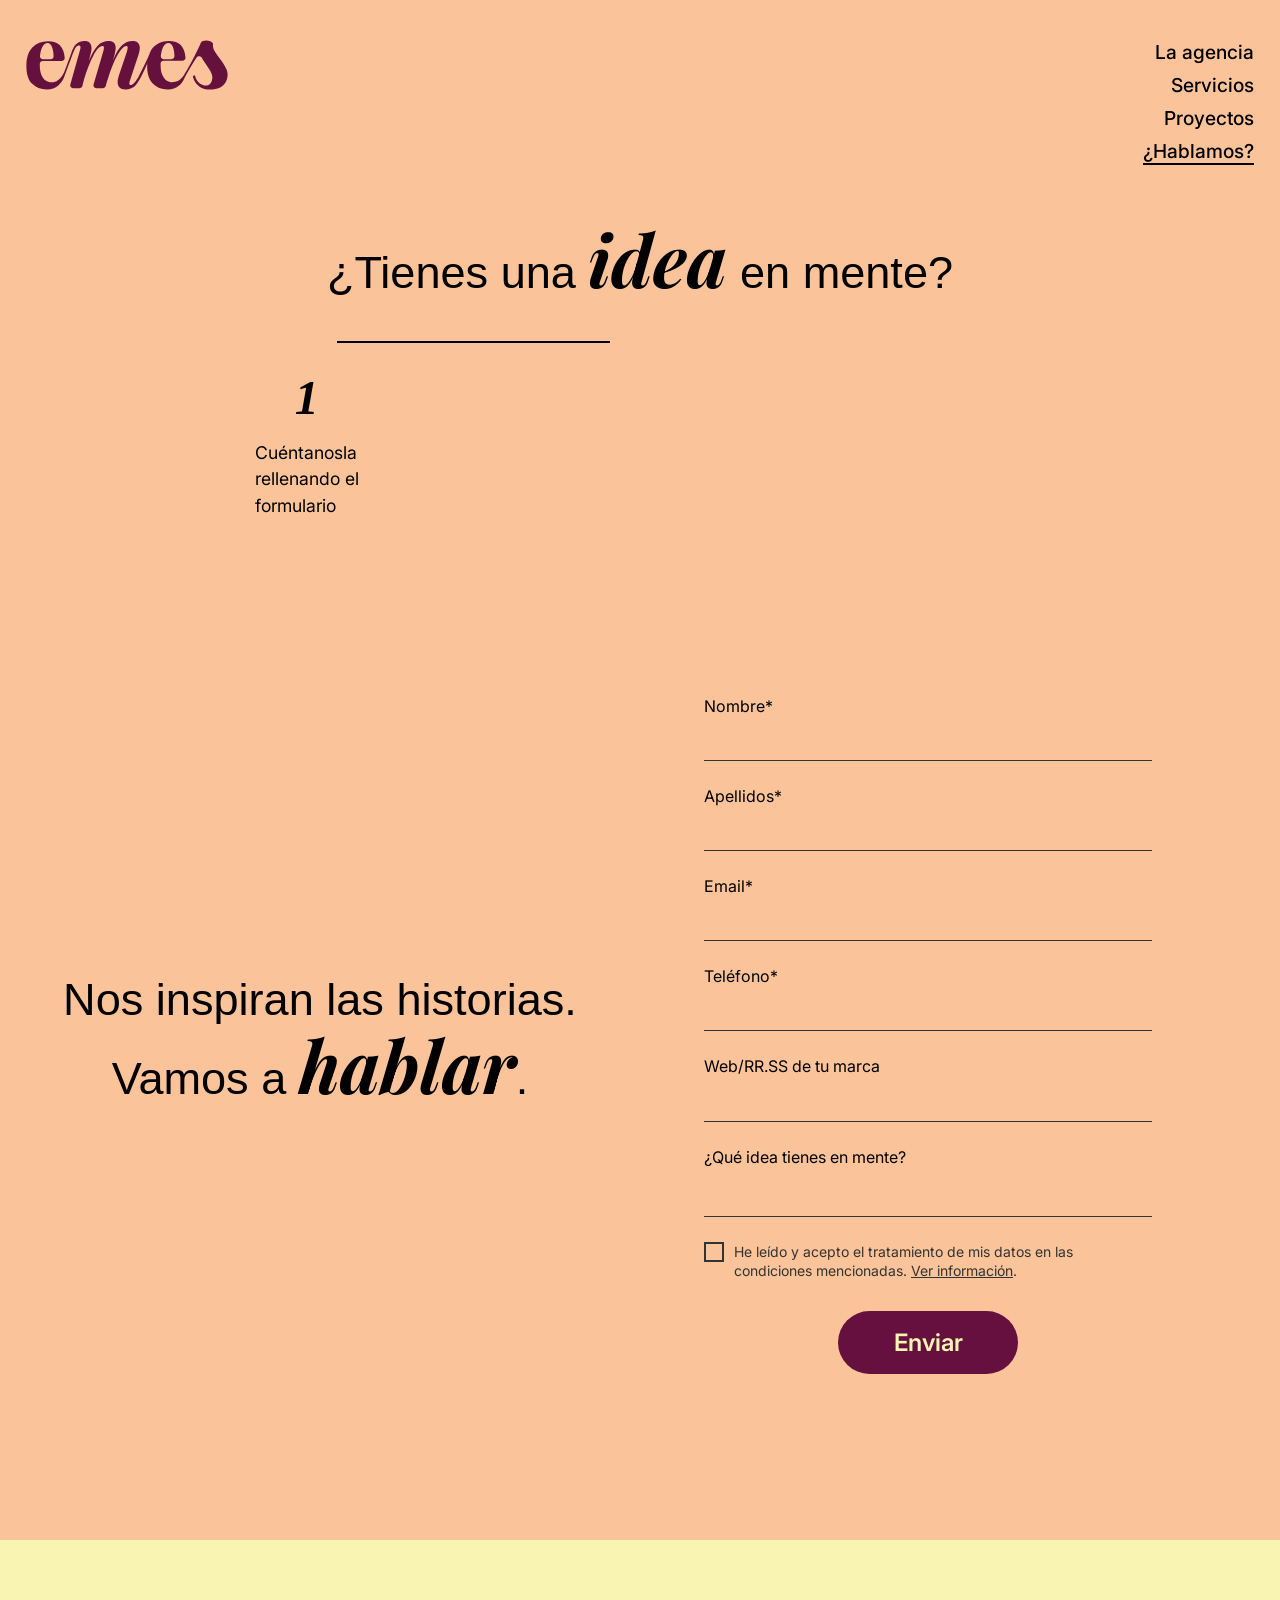
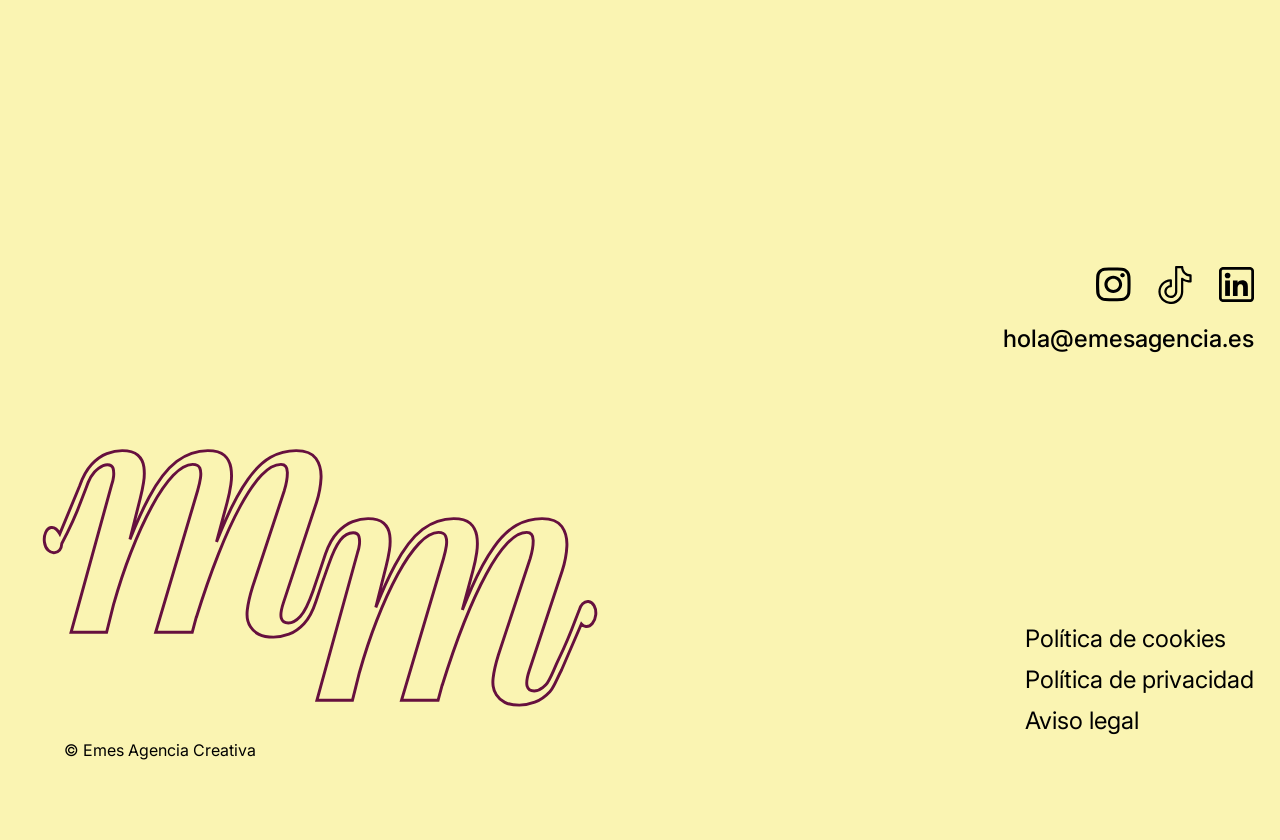
==== commit 2b913cee: "Add files via upload" ====
--- a/contacto/index.html
+++ b/contacto/index.html
@@ -3,15 +3,22 @@
 
 <head>
     <meta charset="UTF-8">
+    <link rel="icon" type="image/png" href="../assets/flaticon.png">
     <meta name="viewport" content="width=device-width, initial-scale=1.0">
-    <title>Emes Agencia Creativa - Contacto</title>
+    <title>Contacto — Emes Agencia Creativa</title>
+    <meta name="description" content="Cuéntanos tu proyecto. Contacta con Emes Agencia Creativa y hacemos realidad tu idea.">
+    <link rel="canonical" href="https://emesagencia.es/contacto/">
+    <meta property="og:type" content="website">
+    <meta property="og:url" content="https://emesagencia.es/contacto/">
+    <meta property="og:title" content="Contacto — Emes Agencia Creativa">
+    <meta property="og:description" content="Cuéntanos tu proyecto.Contacta con Emes Agencia Creativa y hacemos realidad tu idea.">
+    <meta property="og:image" content="https://emesagencia.es/assets/og-emes.jpg">
     <link rel="preconnect" href="https://fonts.googleapis.com">
     <link rel="preconnect" href="https://fonts.gstatic.com" crossorigin>
     <link
         href="https://fonts.googleapis.com/css2?family=Inter:wght@100..900&family=Playfair+Display:ital,wght@0,400..900;1,400..900&display=swap"
         rel="stylesheet">
     <link href="https://api.fontshare.com/v2/css?f[]=excon@1,2&display=swap" rel="stylesheet">
-    <link rel="stylesheet" href="estilo-contacto.css">
     <link rel="stylesheet" href="../estilo.css">
 </head>
 
@@ -50,12 +57,12 @@
                     <li><a href="../la-agencia/index.html">La agencia</a></li>
                     <li><a href="../servicios/index.html">Servicios</a></li>
                     <li><a href="../proyectos/index.html">Proyectos</a></li>
-                    <li><a href="../contacto/index.html">¿Hablamos?</a></li>
+                    <li><a href="../contacto/index.html" aria-current="page">¿Hablamos?</a></li>
                 </ul>
             </div>
     
             <!-- OVERLAY MENÚ HAMBURGUESA -->
-            <div class="menu__overlay">
+            <div class="menu__overlay u-flex-col">
     
                 <div class="menu__overlay_header">
                     <?xml version="1.0" encoding="UTF-8"?>
@@ -75,16 +82,16 @@
                     </svg>
                 </div>
     
-                <nav class="menu__overlay_nav">
+                <nav class="menu__overlay_nav u-flex-center">
                     <ul class="menu__overlay_nav_list">
                         <li><a href="../la-agencia/index.html">La agencia</a></li>
                         <li><a href="../servicios/index.html">Servicios</a></li>
                         <li><a href="../proyectos/index.html">Proyectos</a></li>
-                        <li><a href="../contacto/index.html">¿Hablamos?</a></li>
+                        <li><a href="../contacto/index.html" aria-current="page">¿Hablamos?</a></li>
                     </ul>
                 </nav>
     
-                <div class="menu__overlay_footer">
+                <div class="menu__overlay_footer u-flex-col">
                     <?xml version="1.0" encoding="UTF-8"?>
                     <svg id="svg-mm-contorno" data-name="Capa 1" xmlns="http://www.w3.org/2000/svg"
                         viewBox="0 0 200.99 90.3" class="logo-mm-contorno__footer">
@@ -101,43 +108,33 @@
                             d="M192.12,53.21c-1.42-.15-2.76,1.22-3.22,3.16-1.03,2.36-2.73,7.93-6.84,16.38-2.03,4.17-3.01,7.31-4.39,8.79-1.39,1.48-2.73,2.23-4.04,2.23s-2.12-.55-2.43-1.64c-.31-1.09-.08-2.81.69-5.16l11.32-34.35c.92-2.89,1.44-5.67,1.56-8.32.12-2.66-.46-4.88-1.73-6.68-1.27-1.8-3.52-2.7-6.76-2.7s-6.07.76-8.72,2.29c-2.66,1.52-5.24,4.03-7.74,7.5-2.5,3.48-5.03,8.09-7.57,13.83-1.02,2.31-2.08,4.84-3.16,7.58l3.63-13.5c.54-2.03.96-4.08,1.27-6.15.31-2.07.31-3.99,0-5.74-.31-1.76-1.06-3.16-2.25-4.22-1.2-1.06-3.06-1.58-5.6-1.58-3.85,0-7.39,1.23-10.63,3.69-3.24,2.46-6.4,6.56-9.48,12.31-2.08,3.87-4.24,8.66-6.49,14.32l3.49-13.91c.46-1.8.85-3.63,1.15-5.51.31-1.88.35-3.65.12-5.33-.23-1.68-.92-3.03-2.08-4.05-1.15-1.01-2.93-1.52-5.31-1.52-1.69,0-3.45.35-5.26,1.05-1.81.7-3.52,1.92-5.14,3.63-1.62,1.72-3,4.18-4.16,7.38l-2.58,7.74h-.01l-1.62,4.81c-1.54,4.38-3.01,7.31-4.39,8.79-1.39,1.48-2.73,2.23-4.04,2.23s-2.12-.55-2.43-1.64c-.31-1.09-.08-2.81.69-5.16l11.32-34.35c.92-2.89,1.44-5.67,1.56-8.32.12-2.66-.46-4.88-1.73-6.68-1.27-1.8-3.52-2.7-6.76-2.7s-6.07.76-8.72,2.29c-2.66,1.52-5.24,4.03-7.74,7.5-2.5,3.48-5.03,8.09-7.57,13.83-1.02,2.31-2.08,4.84-3.16,7.58l3.63-13.5c.54-2.03.96-4.08,1.27-6.15.31-2.07.31-3.99,0-5.74-.31-1.76-1.06-3.16-2.25-4.22-1.2-1.06-3.06-1.58-5.6-1.58-3.85,0-7.39,1.23-10.63,3.69-3.24,2.46-6.4,6.56-9.48,12.31-2.08,3.87-4.24,8.66-6.49,14.32l3.49-13.91c.46-1.8.85-3.63,1.15-5.51.31-1.88.35-3.65.12-5.33-.23-1.68-.92-3.03-2.08-4.05-1.15-1.01-2.93-1.52-5.31-1.52-1.69,0-3.45.35-5.26,1.05-1.81.7-3.52,1.92-5.14,3.63-1.62,1.72-3,4.18-4.16,7.38l-6.76,16.34c-.69-1.26-1.85-2.3-2.96-2.14-1.63.23-2.61,2.62-2.28,5,.33,2.38,1.92,3.79,3.55,3.55,1.32-.19,2.25-1.3,2.38-3.11,4.91-9.22,6.19-13.57,7.1-15.9.84-2.15,1.16-2.99,1.9-4.96.3-.8.98-2.17,2.15-3.53,0,0,2.2-2.52,4.39-2.52,1.08,0,1.73.41,1.96,1.23.23.82.29,1.76.17,2.81-.12,1.06-.33,1.98-.64,2.76l-13.87,50.41h12.13l2.36-9.4c1.79-6.35,3.75-12.29,5.9-17.79,2.35-6.02,4.76-11.29,7.22-15.82,2.46-4.53,4.89-8.05,7.28-10.55,2.39-2.5,4.58-3.75,6.59-3.75,1.31,0,2.14.43,2.48,1.29.35.86.42,1.95.23,3.28-.19,1.33-.52,2.77-.98,4.34l-14.33,48.41h12.48l1.43-5.32-.04.28c2.46-7.97,4.97-15.16,7.51-21.57,2.54-6.41,5.06-11.92,7.57-16.53,2.5-4.61,4.91-8.13,7.22-10.55,2.31-2.42,4.51-3.63,6.59-3.63,1.46,0,2.2.92,2.2,2.75s-.35,3.89-1.04,6.15l-10.86,32.94c-.92,2.97-1.52,5.61-1.79,7.91-.27,2.31.1,4.2,1.1,5.69.69,1.1,1.66,1.95,2.89,2.58,1.23.62,2.89.94,4.97.94,1.69,0,3.45-.33,5.26-1s3.52-1.85,5.14-3.58c1.62-1.72,2.96-4.22,4.04-7.5l2.57-7.62h.02l1.73-4.92c1.39-3.99,2.73-6.82,4.04-8.5,1.31-1.68,2.77-2.52,4.39-2.52,1.08,0,1.73.41,1.96,1.23.23.82.29,1.76.17,2.81-.12,1.06-.33,1.98-.64,2.76l-13.87,50.41h12.13l2.36-9.4c1.79-6.35,3.75-12.29,5.9-17.79,2.35-6.02,4.76-11.29,7.22-15.82,2.46-4.53,4.89-8.05,7.28-10.55,2.39-2.5,4.58-3.75,6.59-3.75,1.31,0,2.14.43,2.48,1.29.35.86.42,1.95.23,3.28-.19,1.33-.52,2.77-.98,4.34l-14.33,48.41h12.48l1.43-5.32-.04.28c2.46-7.97,4.97-15.16,7.51-21.57,2.54-6.41,5.06-11.92,7.57-16.53,2.5-4.61,4.91-8.13,7.22-10.55,2.31-2.42,4.51-3.63,6.59-3.63,1.46,0,2.2.92,2.2,2.75s-.35,3.89-1.04,6.15l-10.86,32.94c-.92,2.97-1.52,5.61-1.79,7.91-.27,2.31.1,4.2,1.1,5.69.69,1.1,1.66,1.95,2.89,2.58,1.23.62,2.89.94,4.97.94,1.69,0,3.45-.33,5.26-1s3.52-1.85,5.14-3.58c1.62-1.72,2.35-4.35,4.04-7.5l6.74-15.61c.42.49.94.81,1.53.87,1.62.17,3.12-1.61,3.36-3.98.24-2.36-.88-4.41-2.5-4.58Z" />
                     </svg>
     
-                    <div class="footer__items">
-                        <div class="footer__social-icons">
-                            <a href="#" aria-label="Instagram">
-                                <svg width="44" height="43" viewBox="0 0 44 43" fill="none"
-                                    xmlns="http://www.w3.org/2000/svg">
-                                    <path
-                                        d="M31.9839 42.2702C24.9396 42.6569 18.2015 42.6569 11.4635 42.2702C5.20669 41.8835 0.612551 37.4577 0.262522 31.3562C-0.0875074 24.6961 -0.0875074 18.1649 0.262522 11.4618C0.525044 5.66109 4.8129 0.891594 10.6759 0.418942C18.0703 -0.139647 25.1584 -0.139647 32.5527 0.418942C38.6345 0.848626 43.0536 5.70406 43.3162 11.6767C43.5787 18.3368 43.5787 24.6961 43.2286 31.3562C42.9224 37.3288 38.4157 42.0124 32.0277 42.3131L31.9839 42.2702ZM32.1152 38.403C36.4906 38.1452 39.1158 34.7507 39.3345 30.8406C39.6846 24.3953 39.6846 18.1219 39.3345 11.6337C39.1158 7.80951 36.5343 4.58688 32.509 4.24313C25.1584 3.64157 17.9828 3.5986 10.6759 4.2861C7.26311 4.62985 4.68165 7.29389 4.37537 10.6884C3.71906 17.7352 3.76282 24.6961 4.37537 31.7429C4.68165 35.4382 7.6569 38.1452 11.4197 38.403C18.289 38.8327 25.0709 38.8757 32.1589 38.403H32.1152Z"
-                                        fill="black" />
-                                    <path
-                                        d="M35.9217 9.91453C35.9217 8.49657 34.7404 7.37939 33.3403 7.37939C31.9401 7.37939 30.7588 8.49657 30.7588 9.91453C30.7588 11.3325 31.9401 12.4497 33.3403 12.4497C34.7404 12.4497 35.9217 11.3325 35.9217 9.91453Z"
-                                        fill="black" />
-                                    <path
-                                        d="M32.8593 21.3017C32.8593 27.3172 27.8714 32.2156 21.7021 32.2156C15.5328 32.2156 10.5449 27.3172 10.5449 21.3017C10.5449 15.2861 15.5328 10.3877 21.7021 10.3877C27.8714 10.3877 32.8593 15.2861 32.8593 21.3017ZM28.9652 21.2587C28.9652 17.3486 25.7275 14.1689 21.7459 14.1689C17.7643 14.1689 14.5265 17.3486 14.5265 21.2587C14.5265 25.1688 17.7643 28.3485 21.7459 28.3485C25.7275 28.3485 28.9652 25.1688 28.9652 21.2587Z"
-                                        fill="black" />
-                                    <path
-                                        d="M33.3403 12.4497C34.766 12.4497 35.9217 11.3146 35.9217 9.91453C35.9217 8.51441 34.766 7.37939 33.3403 7.37939C31.9146 7.37939 30.7588 8.51441 30.7588 9.91453C30.7588 11.3146 31.9146 12.4497 33.3403 12.4497Z"
-                                        fill="black" />
-                                </svg>
-                            </a>
-    
-                            <a href="#" aria-label="TikTok">
-                                <svg width="40" height="45" viewBox="0 0 40 45" fill="none"
-                                    xmlns="http://www.w3.org/2000/svg">
-                                    <path
-                                        d="M9.56337 44.2223C5.0396 42.7078 2.05306 38.9866 0.867215 35.4817C-0.757829 30.7219 -0.0990411 25.8757 2.84361 22.1111C6.04977 18.0005 10.9688 16.2264 16.2832 16.1831V23.5823C13.7797 24.2747 11.2763 24.7074 9.47555 26.2218C6.22546 28.9911 7.05993 33.7941 10.3539 36.0442C12.5499 37.5154 15.1852 37.9481 17.6447 36.7365C19.4893 35.8278 21.4218 33.1451 21.4218 30.4623L21.5096 0H29.1518C29.8984 5.92804 33.7633 10.3416 40 10.4714V17.7408C36.135 18.0437 33.0167 16.7456 29.4153 14.885L29.2396 29.7267C29.2396 33.5778 27.5267 37.2558 25.0233 40.0683C21.2022 44.3521 15.273 46.1262 9.56337 44.2656V44.2223Z"
-                                        fill="black" />
-                                </svg>
-                            </a>
-    
-                            <a href="#" aria-label="LinkedIn">
-                                <svg width="43" height="43" viewBox="0 0 43 43" fill="none"
-                                    xmlns="http://www.w3.org/2000/svg">
-                                    <path
-                                        d="M40.223 42.9566H2.73362C1.30174 42.9566 0 41.5247 0 40.1362V3.25429C0 1.34511 1.04141 0.347124 2.95059 0H39.8759C41.3945 0 43 1.30172 43 2.82038V40.1362C43 41.3946 41.8719 43 40.2664 43L40.223 42.9566ZM13.2775 9.5893C13.2775 7.54995 11.5853 5.85772 9.54596 5.85772C7.50661 5.85772 5.81438 7.50656 5.81438 9.5893C5.81438 11.672 7.50661 13.3209 9.54596 13.3209C11.5853 13.3209 13.2775 11.672 13.2775 9.5893ZM23.3007 24.776C23.3007 22.6932 25.0363 21.4349 26.5984 21.3047C28.0737 21.218 30.113 22.2593 30.113 24.0817L30.1998 36.6216H36.665L36.6216 22.6499C36.6216 18.7447 33.888 15.9243 30.0696 15.5772C27.553 15.3602 25.3401 16.1847 23.6044 17.8769L22.9536 16.0545L16.8355 16.1413V36.665H23.1706L23.3007 24.776ZM12.8002 16.0545H6.37841V36.665H12.8002V16.0545Z"
-                                        fill="black" />
-                                </svg>
-                            </a>
+                    <div class="footer__items u-flex-col">
+                        <div class="footer__social-icons u-flex-center">
+                            <a href="https://www.instagram.com/emesagencia/" aria-label="Instagram" target="_blank" rel="noopener noreferrer">
+                    <svg class="size-icons" width="44" height="43" viewBox="0 0 44 43" fill="none" xmlns="http://www.w3.org/2000/svg">
+                        <path d="M31.9839 42.2702C24.9396 42.6569 18.2015 42.6569 11.4635 42.2702C5.20669 41.8835 0.612551 37.4577 0.262522 31.3562C-0.0875074 24.6961 -0.0875074 18.1649 0.262522 11.4618C0.525044 5.66109 4.8129 0.891594 10.6759 0.418942C18.0703 -0.139647 25.1584 -0.139647 32.5527 0.418942C38.6345 0.848626 43.0536 5.70406 43.3162 11.6767C43.5787 18.3368 43.5787 24.6961 43.2286 31.3562C42.9224 37.3288 38.4157 42.0124 32.0277 42.3131L31.9839 42.2702ZM32.1152 38.403C36.4906 38.1452 39.1158 34.7507 39.3345 30.8406C39.6846 24.3953 39.6846 18.1219 39.3345 11.6337C39.1158 7.80951 36.5343 4.58688 32.509 4.24313C25.1584 3.64157 17.9828 3.5986 10.6759 4.2861C7.26311 4.62985 4.68165 7.29389 4.37537 10.6884C3.71906 17.7352 3.76282 24.6961 4.37537 31.7429C4.68165 35.4382 7.6569 38.1452 11.4197 38.403C18.289 38.8327 25.0709 38.8757 32.1589 38.403H32.1152Z" fill="black"/>
+                        <path d="M35.9217 9.91453C35.9217 8.49657 34.7404 7.37939 33.3403 7.37939C31.9401 7.37939 30.7588 8.49657 30.7588 9.91453C30.7588 11.3325 31.9401 12.4497 33.3403 12.4497C34.7404 12.4497 35.9217 11.3325 35.9217 9.91453Z" fill="black"/>
+                        <path d="M32.8593 21.3017C32.8593 27.3172 27.8714 32.2156 21.7021 32.2156C15.5328 32.2156 10.5449 27.3172 10.5449 21.3017C10.5449 15.2861 15.5328 10.3877 21.7021 10.3877C27.8714 10.3877 32.8593 15.2861 32.8593 21.3017ZM28.9652 21.2587C28.9652 17.3486 25.7275 14.1689 21.7459 14.1689C17.7643 14.1689 14.5265 17.3486 14.5265 21.2587C14.5265 25.1688 17.7643 28.3485 21.7459 28.3485C25.7275 28.3485 28.9652 25.1688 28.9652 21.2587Z" fill="black"/>
+                        <path d="M33.3403 12.4497C34.766 12.4497 35.9217 11.3146 35.9217 9.91453C35.9217 8.51441 34.766 7.37939 33.3403 7.37939C31.9146 7.37939 30.7588 8.51441 30.7588 9.91453C30.7588 11.3146 31.9146 12.4497 33.3403 12.4497Z" fill="black"/>
+                    </svg>
+                </a>
+    
+                            <a href="https://www.tiktok.com/@emesagencia?is_from_webapp=1&sender_device=pc" aria-label="TikTok" target="_blank" rel="noopener noreferrer">
+                    <svg class="size-icons size-icons-tiktok" id="Capa_1" data-name="Capa 1" xmlns="http://www.w3.org/2000/svg" viewBox="0 0 80.05 91.44">
+                        <path d="M32.48,91.44h-5.07c-12.65-1.16-23.39-10.14-26.51-22.64-2.28-9.16-.17-18.79,5.88-26.2,5.54-6.79,14-11.02,23.12-11.01,1.42,0,2.75,1.03,2.75,2.57v14.61c0,1.5-1.36,2.53-2.78,2.55-5.69.08-10.14,4.72-10.12,10.26.02,5.54,4.43,10.08,10.04,10.2,5.28.12,10.37-4.14,10.37-9.8l.07-59.28c0-1.43,1.06-2.69,2.51-2.69h14.64c1.44,0,2.55,1.26,2.55,2.63.03,9.75,7.92,17.49,17.64,17.48,1.33,0,2.47,1.26,2.47,2.57v14.47c-.05,1.56-1.25,2.67-2.81,2.66-6.08-.04-11.93-1.48-17.27-4.33l-.07,26.83c-.28,15.36-12.36,27.8-27.41,29.12ZM54.57,30.67c0-1.26.77-2.08,1.63-2.46.96-.43,1.93-.22,2.8.4,4.64,3.3,10.01,5.26,15.69,5.74l-.02-9.04c-10.51-1.29-18.68-9.51-19.95-19.95h-9.15s.03,55.92.03,55.92c0,8.41-6.35,15.33-14.63,15.86-8.24.53-15.54-5.53-16.51-13.76-.96-8.14,4.56-15.72,12.82-17.21v-9.08c-13.32,1.52-22.85,13.24-21.84,26.32s12.23,23.18,25.4,22.72c13.05-.45,23.71-11.2,23.72-24.53v-30.93Z"/>
+                    </svg>
+                </a>
+    
+                            <a href="https://www.linkedin.com/company/emes-agencia-creativa/about/" aria-label="LinkedIn" target="_blank" rel="noopener noreferrer">
+                    <svg class="size-icons" id="Capa_1" data-name="Capa 1" xmlns="http://www.w3.org/2000/svg" viewBox="0 0 91.44 91.44">
+                        <path d="M82.33,91.44H9.11c-4.64-.86-8.26-4.47-9.11-9.11V9.1C.86,4.4,4.49.83,9.39,0h72.65c4.97.83,8.55,4.42,9.39,9.39v72.65c-.83,4.91-4.4,8.53-9.1,9.39ZM80.7,84.29c2.02,0,3.6-1.58,3.6-3.6V10.74c0-2.02-1.58-3.6-3.6-3.6H10.75c-2.02,0-3.6,1.58-3.6,3.6v69.95c0,2.02,1.58,3.6,3.6,3.6h69.95Z"/>
+                        <circle cx="22.5" cy="22.32" r="7.32"/>
+                        <g>
+                            <path d="M57.89,45.29c-3.6-.55-6.94.63-8.33,4.1-.65,1.62-.86,3.27-.98,5.09v21.06s-12.15,0-12.15,0v-40.36s12.14,0,12.14,0l.03,5.4c3.63-5.97,10.79-7.06,17.36-5.45,3.96.97,6.81,3.8,8.08,7.64.92,2.77,1.16,5.52,1.32,8.51v24.27s-12.31,0-12.31,0v-21.59c-.15-3.96-1.05-8.03-5.16-8.66Z"/>
+                            <rect x="16.07" y="35.18" width="12.5" height="40.36"/>
+                        </g>
+                    </svg>
+                </a>
                         </div>
     
                         <p class="footer__copyright">© Emes Agencia Creativa</p>
@@ -149,12 +146,13 @@
         </nav>
     </header>
 
+<div class="contenido-pag u-flex-col bg-orange">
     <section id="contacto-idea" class="contacto-infografia">
-        <div class="title-info">
+        <div class="title-info titulo-pagina">
             <h2 class="titulo1-excon">¿Tienes una <span class="titulo2-playfair">idea</span> en mente?</h2>
         </div>
     
-        <div class="steps-container">
+        <div class="steps-container u-flex-col">
             <div class="step step-1">
                 <div class="step-number">1</div>
                 <p class="step-text">Cuéntanosla<br>rellenando el<br>formulario</p>
@@ -180,7 +178,7 @@
         </div>
     </section>
     
-    <main class="contacto-section">
+    <main class="contacto-section u-pb-section">
         <div class="contacto-intro">
             <h2 class="titulo1-excon">Nos inspiran las historias.<br>Vamos a <span
                     class="titulo2-playfair">hablar</span>.</h2>
@@ -189,8 +187,6 @@
         <form class="contacto-form" id="contacto-form" action="#" method="POST">
 
             <fieldset>
-                <legend class="sr-only">Tus datos de contacto</legend>
-
                 <div class="form-group">
                     <label for="nombre">Nombre*</label>
                     <input type="text" id="nombre" name="nombre" required>
@@ -244,20 +240,21 @@
         </div>
 
     </main>
+</div>
 
     <!-- FOOTER MÓVIL -->
-    <footer class="footer-mobile">
-        <div class="footer-mobile__top">
-            <a href="mailto:hola@emesagenciacreativa.com" class="footer-mobile__email">hola@emesagenciacreativa.com</a>
+    <footer class="footer-mobile u-flex-col u-bg-yellow">
+        <div class="footer-mobile__top u-flex-col">
+            <a href="mailto:hola@emesagencia.es" class="footer-mobile__email">hola@emesagencia.es</a>
     
             <!-- nav semántico para los links legales, usamos nav porque es un grupo de enlaces de navegación pero se diferencia del nav principal del header con aria label-->
-            <nav class="footer-mobile__legal" aria-label="Enlaces legales">
+            <nav class="footer-mobile__legal u-flex-col" aria-label="Enlaces legales">
                 <a href="../../uso de datos/cookies/index.html">Política de cookies</a>
                 <a href="../../uso de datos/politica privacidad/index.html">Política de privacidad</a>
                 <a href="../../uso de datos/aviso legal/index.html">Aviso legal</a>
             </nav>
         </div>
-        <div class="footer-mobile__bottom">
+        <div class="footer-mobile__bottom u-flex-col">
             <!-- SVG de logo-mm-contorno -->
             <?xml version="1.0" encoding="UTF-8"?>
             <svg id="svg-mm-contorno" data-name="Capa 1" xmlns="http://www.w3.org/2000/svg" viewBox="0 0 200.99 90.3"
@@ -275,40 +272,30 @@
                     d="M192.12,53.21c-1.42-.15-2.76,1.22-3.22,3.16-1.03,2.36-2.73,7.93-6.84,16.38-2.03,4.17-3.01,7.31-4.39,8.79-1.39,1.48-2.73,2.23-4.04,2.23s-2.12-.55-2.43-1.64c-.31-1.09-.08-2.81.69-5.16l11.32-34.35c.92-2.89,1.44-5.67,1.56-8.32.12-2.66-.46-4.88-1.73-6.68-1.27-1.8-3.52-2.7-6.76-2.7s-6.07.76-8.72,2.29c-2.66,1.52-5.24,4.03-7.74,7.5-2.5,3.48-5.03,8.09-7.57,13.83-1.02,2.31-2.08,4.84-3.16,7.58l3.63-13.5c.54-2.03.96-4.08,1.27-6.15.31-2.07.31-3.99,0-5.74-.31-1.76-1.06-3.16-2.25-4.22-1.2-1.06-3.06-1.58-5.6-1.58-3.85,0-7.39,1.23-10.63,3.69-3.24,2.46-6.4,6.56-9.48,12.31-2.08,3.87-4.24,8.66-6.49,14.32l3.49-13.91c.46-1.8.85-3.63,1.15-5.51.31-1.88.35-3.65.12-5.33-.23-1.68-.92-3.03-2.08-4.05-1.15-1.01-2.93-1.52-5.31-1.52-1.69,0-3.45.35-5.26,1.05-1.81.7-3.52,1.92-5.14,3.63-1.62,1.72-3,4.18-4.16,7.38l-2.58,7.74h-.01l-1.62,4.81c-1.54,4.38-3.01,7.31-4.39,8.79-1.39,1.48-2.73,2.23-4.04,2.23s-2.12-.55-2.43-1.64c-.31-1.09-.08-2.81.69-5.16l11.32-34.35c.92-2.89,1.44-5.67,1.56-8.32.12-2.66-.46-4.88-1.73-6.68-1.27-1.8-3.52-2.7-6.76-2.7s-6.07.76-8.72,2.29c-2.66,1.52-5.24,4.03-7.74,7.5-2.5,3.48-5.03,8.09-7.57,13.83-1.02,2.31-2.08,4.84-3.16,7.58l3.63-13.5c.54-2.03.96-4.08,1.27-6.15.31-2.07.31-3.99,0-5.74-.31-1.76-1.06-3.16-2.25-4.22-1.2-1.06-3.06-1.58-5.6-1.58-3.85,0-7.39,1.23-10.63,3.69-3.24,2.46-6.4,6.56-9.48,12.31-2.08,3.87-4.24,8.66-6.49,14.32l3.49-13.91c.46-1.8.85-3.63,1.15-5.51.31-1.88.35-3.65.12-5.33-.23-1.68-.92-3.03-2.08-4.05-1.15-1.01-2.93-1.52-5.31-1.52-1.69,0-3.45.35-5.26,1.05-1.81.7-3.52,1.92-5.14,3.63-1.62,1.72-3,4.18-4.16,7.38l-6.76,16.34c-.69-1.26-1.85-2.3-2.96-2.14-1.63.23-2.61,2.62-2.28,5,.33,2.38,1.92,3.79,3.55,3.55,1.32-.19,2.25-1.3,2.38-3.11,4.91-9.22,6.19-13.57,7.1-15.9.84-2.15,1.16-2.99,1.9-4.96.3-.8.98-2.17,2.15-3.53,0,0,2.2-2.52,4.39-2.52,1.08,0,1.73.41,1.96,1.23.23.82.29,1.76.17,2.81-.12,1.06-.33,1.98-.64,2.76l-13.87,50.41h12.13l2.36-9.4c1.79-6.35,3.75-12.29,5.9-17.79,2.35-6.02,4.76-11.29,7.22-15.82,2.46-4.53,4.89-8.05,7.28-10.55,2.39-2.5,4.58-3.75,6.59-3.75,1.31,0,2.14.43,2.48,1.29.35.86.42,1.95.23,3.28-.19,1.33-.52,2.77-.98,4.34l-14.33,48.41h12.48l1.43-5.32-.04.28c2.46-7.97,4.97-15.16,7.51-21.57,2.54-6.41,5.06-11.92,7.57-16.53,2.5-4.61,4.91-8.13,7.22-10.55,2.31-2.42,4.51-3.63,6.59-3.63,1.46,0,2.2.92,2.2,2.75s-.35,3.89-1.04,6.15l-10.86,32.94c-.92,2.97-1.52,5.61-1.79,7.91-.27,2.31.1,4.2,1.1,5.69.69,1.1,1.66,1.95,2.89,2.58,1.23.62,2.89.94,4.97.94,1.69,0,3.45-.33,5.26-1s3.52-1.85,5.14-3.58c1.62-1.72,2.96-4.22,4.04-7.5l2.57-7.62h.02l1.73-4.92c1.39-3.99,2.73-6.82,4.04-8.5,1.31-1.68,2.77-2.52,4.39-2.52,1.08,0,1.73.41,1.96,1.23.23.82.29,1.76.17,2.81-.12,1.06-.33,1.98-.64,2.76l-13.87,50.41h12.13l2.36-9.4c1.79-6.35,3.75-12.29,5.9-17.79,2.35-6.02,4.76-11.29,7.22-15.82,2.46-4.53,4.89-8.05,7.28-10.55,2.39-2.5,4.58-3.75,6.59-3.75,1.31,0,2.14.43,2.48,1.29.35.86.42,1.95.23,3.28-.19,1.33-.52,2.77-.98,4.34l-14.33,48.41h12.48l1.43-5.32-.04.28c2.46-7.97,4.97-15.16,7.51-21.57,2.54-6.41,5.06-11.92,7.57-16.53,2.5-4.61,4.91-8.13,7.22-10.55,2.31-2.42,4.51-3.63,6.59-3.63,1.46,0,2.2.92,2.2,2.75s-.35,3.89-1.04,6.15l-10.86,32.94c-.92,2.97-1.52,5.61-1.79,7.91-.27,2.31.1,4.2,1.1,5.69.69,1.1,1.66,1.95,2.89,2.58,1.23.62,2.89.94,4.97.94,1.69,0,3.45-.33,5.26-1s3.52-1.85,5.14-3.58c1.62-1.72,2.35-4.35,4.04-7.5l6.74-15.61c.42.49.94.81,1.53.87,1.62.17,3.12-1.61,3.36-3.98.24-2.36-.88-4.41-2.5-4.58Z" />
             </svg>
     
-            <div class="footer__social-icons">
-                <a href="#" aria-label="Instagram">
-                    <!-- SVG de instagram -->
-                    <svg width="44" height="43" viewBox="0 0 44 43" fill="none" xmlns="http://www.w3.org/2000/svg">
-                        <path
-                            d="M31.9839 42.2702C24.9396 42.6569 18.2015 42.6569 11.4635 42.2702C5.20669 41.8835 0.612551 37.4577 0.262522 31.3562C-0.0875074 24.6961 -0.0875074 18.1649 0.262522 11.4618C0.525044 5.66109 4.8129 0.891594 10.6759 0.418942C18.0703 -0.139647 25.1584 -0.139647 32.5527 0.418942C38.6345 0.848626 43.0536 5.70406 43.3162 11.6767C43.5787 18.3368 43.5787 24.6961 43.2286 31.3562C42.9224 37.3288 38.4157 42.0124 32.0277 42.3131L31.9839 42.2702ZM32.1152 38.403C36.4906 38.1452 39.1158 34.7507 39.3345 30.8406C39.6846 24.3953 39.6846 18.1219 39.3345 11.6337C39.1158 7.80951 36.5343 4.58688 32.509 4.24313C25.1584 3.64157 17.9828 3.5986 10.6759 4.2861C7.26311 4.62985 4.68165 7.29389 4.37537 10.6884C3.71906 17.7352 3.76282 24.6961 4.37537 31.7429C4.68165 35.4382 7.6569 38.1452 11.4197 38.403C18.289 38.8327 25.0709 38.8757 32.1589 38.403H32.1152Z"
-                            fill="black" />
-                        <path
-                            d="M35.9217 9.91453C35.9217 8.49657 34.7404 7.37939 33.3403 7.37939C31.9401 7.37939 30.7588 8.49657 30.7588 9.91453C30.7588 11.3325 31.9401 12.4497 33.3403 12.4497C34.7404 12.4497 35.9217 11.3325 35.9217 9.91453Z"
-                            fill="black" />
-                        <path
-                            d="M32.8593 21.3017C32.8593 27.3172 27.8714 32.2156 21.7021 32.2156C15.5328 32.2156 10.5449 27.3172 10.5449 21.3017C10.5449 15.2861 15.5328 10.3877 21.7021 10.3877C27.8714 10.3877 32.8593 15.2861 32.8593 21.3017ZM28.9652 21.2587C28.9652 17.3486 25.7275 14.1689 21.7459 14.1689C17.7643 14.1689 14.5265 17.3486 14.5265 21.2587C14.5265 25.1688 17.7643 28.3485 21.7459 28.3485C25.7275 28.3485 28.9652 25.1688 28.9652 21.2587Z"
-                            fill="black" />
-                        <path
-                            d="M33.3403 12.4497C34.766 12.4497 35.9217 11.3146 35.9217 9.91453C35.9217 8.51441 34.766 7.37939 33.3403 7.37939C31.9146 7.37939 30.7588 8.51441 30.7588 9.91453C30.7588 11.3146 31.9146 12.4497 33.3403 12.4497Z"
-                            fill="black" />
-                    </svg>
-                </a>
-    
-                <a href="#" aria-label="TikTok">
-                    <!-- SVG TikTok -->
-                    <svg width="40" height="45" viewBox="0 0 40 45" fill="none" xmlns="http://www.w3.org/2000/svg">
-                        <path
-                            d="M9.56337 44.2223C5.0396 42.7078 2.05306 38.9866 0.867215 35.4817C-0.757829 30.7219 -0.0990411 25.8757 2.84361 22.1111C6.04977 18.0005 10.9688 16.2264 16.2832 16.1831V23.5823C13.7797 24.2747 11.2763 24.7074 9.47555 26.2218C6.22546 28.9911 7.05993 33.7941 10.3539 36.0442C12.5499 37.5154 15.1852 37.9481 17.6447 36.7365C19.4893 35.8278 21.4218 33.1451 21.4218 30.4623L21.5096 0H29.1518C29.8984 5.92804 33.7633 10.3416 40 10.4714V17.7408C36.135 18.0437 33.0167 16.7456 29.4153 14.885L29.2396 29.7267C29.2396 33.5778 27.5267 37.2558 25.0233 40.0683C21.2022 44.3521 15.273 46.1262 9.56337 44.2656V44.2223Z"
-                            fill="black" />
-                    </svg>
-                </a>
-    
-                <a href="#" aria-label="LinkedIn">
-                    <!-- SVG Linkedin -->
-                    <svg width="43" height="43" viewBox="0 0 43 43" fill="none" xmlns="http://www.w3.org/2000/svg">
-                        <path
-                            d="M40.223 42.9566H2.73362C1.30174 42.9566 0 41.5247 0 40.1362V3.25429C0 1.34511 1.04141 0.347124 2.95059 0H39.8759C41.3945 0 43 1.30172 43 2.82038V40.1362C43 41.3946 41.8719 43 40.2664 43L40.223 42.9566ZM13.2775 9.5893C13.2775 7.54995 11.5853 5.85772 9.54596 5.85772C7.50661 5.85772 5.81438 7.50656 5.81438 9.5893C5.81438 11.672 7.50661 13.3209 9.54596 13.3209C11.5853 13.3209 13.2775 11.672 13.2775 9.5893ZM23.3007 24.776C23.3007 22.6932 25.0363 21.4349 26.5984 21.3047C28.0737 21.218 30.113 22.2593 30.113 24.0817L30.1998 36.6216H36.665L36.6216 22.6499C36.6216 18.7447 33.888 15.9243 30.0696 15.5772C27.553 15.3602 25.3401 16.1847 23.6044 17.8769L22.9536 16.0545L16.8355 16.1413V36.665H23.1706L23.3007 24.776ZM12.8002 16.0545H6.37841V36.665H12.8002V16.0545Z"
-                            fill="black" />
+            <div class="footer__social-icons u-flex-center">
+                <a href="https://www.instagram.com/emesagencia/" aria-label="Instagram" target="_blank" rel="noopener noreferrer">
+                    <svg class="size-icons" width="44" height="43" viewBox="0 0 44 43" fill="none" xmlns="http://www.w3.org/2000/svg">
+                        <path d="M31.9839 42.2702C24.9396 42.6569 18.2015 42.6569 11.4635 42.2702C5.20669 41.8835 0.612551 37.4577 0.262522 31.3562C-0.0875074 24.6961 -0.0875074 18.1649 0.262522 11.4618C0.525044 5.66109 4.8129 0.891594 10.6759 0.418942C18.0703 -0.139647 25.1584 -0.139647 32.5527 0.418942C38.6345 0.848626 43.0536 5.70406 43.3162 11.6767C43.5787 18.3368 43.5787 24.6961 43.2286 31.3562C42.9224 37.3288 38.4157 42.0124 32.0277 42.3131L31.9839 42.2702ZM32.1152 38.403C36.4906 38.1452 39.1158 34.7507 39.3345 30.8406C39.6846 24.3953 39.6846 18.1219 39.3345 11.6337C39.1158 7.80951 36.5343 4.58688 32.509 4.24313C25.1584 3.64157 17.9828 3.5986 10.6759 4.2861C7.26311 4.62985 4.68165 7.29389 4.37537 10.6884C3.71906 17.7352 3.76282 24.6961 4.37537 31.7429C4.68165 35.4382 7.6569 38.1452 11.4197 38.403C18.289 38.8327 25.0709 38.8757 32.1589 38.403H32.1152Z" fill="black"/>
+                        <path d="M35.9217 9.91453C35.9217 8.49657 34.7404 7.37939 33.3403 7.37939C31.9401 7.37939 30.7588 8.49657 30.7588 9.91453C30.7588 11.3325 31.9401 12.4497 33.3403 12.4497C34.7404 12.4497 35.9217 11.3325 35.9217 9.91453Z" fill="black"/>
+                        <path d="M32.8593 21.3017C32.8593 27.3172 27.8714 32.2156 21.7021 32.2156C15.5328 32.2156 10.5449 27.3172 10.5449 21.3017C10.5449 15.2861 15.5328 10.3877 21.7021 10.3877C27.8714 10.3877 32.8593 15.2861 32.8593 21.3017ZM28.9652 21.2587C28.9652 17.3486 25.7275 14.1689 21.7459 14.1689C17.7643 14.1689 14.5265 17.3486 14.5265 21.2587C14.5265 25.1688 17.7643 28.3485 21.7459 28.3485C25.7275 28.3485 28.9652 25.1688 28.9652 21.2587Z" fill="black"/>
+                        <path d="M33.3403 12.4497C34.766 12.4497 35.9217 11.3146 35.9217 9.91453C35.9217 8.51441 34.766 7.37939 33.3403 7.37939C31.9146 7.37939 30.7588 8.51441 30.7588 9.91453C30.7588 11.3146 31.9146 12.4497 33.3403 12.4497Z" fill="black"/>
+                    </svg>
+                </a>
+    
+                <a href="https://www.tiktok.com/@emesagencia?is_from_webapp=1&sender_device=pc" aria-label="TikTok" target="_blank" rel="noopener noreferrer">
+                    <svg class="size-icons size-icons-tiktok" id="Capa_1" data-name="Capa 1" xmlns="http://www.w3.org/2000/svg" viewBox="0 0 80.05 91.44">
+                        <path d="M32.48,91.44h-5.07c-12.65-1.16-23.39-10.14-26.51-22.64-2.28-9.16-.17-18.79,5.88-26.2,5.54-6.79,14-11.02,23.12-11.01,1.42,0,2.75,1.03,2.75,2.57v14.61c0,1.5-1.36,2.53-2.78,2.55-5.69.08-10.14,4.72-10.12,10.26.02,5.54,4.43,10.08,10.04,10.2,5.28.12,10.37-4.14,10.37-9.8l.07-59.28c0-1.43,1.06-2.69,2.51-2.69h14.64c1.44,0,2.55,1.26,2.55,2.63.03,9.75,7.92,17.49,17.64,17.48,1.33,0,2.47,1.26,2.47,2.57v14.47c-.05,1.56-1.25,2.67-2.81,2.66-6.08-.04-11.93-1.48-17.27-4.33l-.07,26.83c-.28,15.36-12.36,27.8-27.41,29.12ZM54.57,30.67c0-1.26.77-2.08,1.63-2.46.96-.43,1.93-.22,2.8.4,4.64,3.3,10.01,5.26,15.69,5.74l-.02-9.04c-10.51-1.29-18.68-9.51-19.95-19.95h-9.15s.03,55.92.03,55.92c0,8.41-6.35,15.33-14.63,15.86-8.24.53-15.54-5.53-16.51-13.76-.96-8.14,4.56-15.72,12.82-17.21v-9.08c-13.32,1.52-22.85,13.24-21.84,26.32s12.23,23.18,25.4,22.72c13.05-.45,23.71-11.2,23.72-24.53v-30.93Z"/>
+                    </svg>
+                </a>
+    
+                <a href="https://www.linkedin.com/company/emes-agencia-creativa/about/" aria-label="LinkedIn" target="_blank" rel="noopener noreferrer">
+                    <svg class="size-icons" id="Capa_1" data-name="Capa 1" xmlns="http://www.w3.org/2000/svg" viewBox="0 0 91.44 91.44">
+                        <path d="M82.33,91.44H9.11c-4.64-.86-8.26-4.47-9.11-9.11V9.1C.86,4.4,4.49.83,9.39,0h72.65c4.97.83,8.55,4.42,9.39,9.39v72.65c-.83,4.91-4.4,8.53-9.1,9.39ZM80.7,84.29c2.02,0,3.6-1.58,3.6-3.6V10.74c0-2.02-1.58-3.6-3.6-3.6H10.75c-2.02,0-3.6,1.58-3.6,3.6v69.95c0,2.02,1.58,3.6,3.6,3.6h69.95Z"/>
+                        <circle cx="22.5" cy="22.32" r="7.32"/>
+                        <g>
+                            <path d="M57.89,45.29c-3.6-.55-6.94.63-8.33,4.1-.65,1.62-.86,3.27-.98,5.09v21.06s-12.15,0-12.15,0v-40.36s12.14,0,12.14,0l.03,5.4c3.63-5.97,10.79-7.06,17.36-5.45,3.96.97,6.81,3.8,8.08,7.64.92,2.77,1.16,5.52,1.32,8.51v24.27s-12.31,0-12.31,0v-21.59c-.15-3.96-1.05-8.03-5.16-8.66Z"/>
+                            <rect x="16.07" y="35.18" width="12.5" height="40.36"/>
+                        </g>
                     </svg>
                 </a>
             </div>
@@ -320,7 +307,7 @@
     <!-- FOOTER DESKTOP -->
     <footer class="footer-desktop">
         <!-- hacemos dos columnas para facilitar el diseño -->
-        <div class="footer-desktop__left">
+        <div class="footer-desktop__left u-flex-col">
             <div class="footer-desktop__brand-group">
                 <!-- aria-hidden="true" porque es decorativo — el copyright ya identifica la marca, no hace falta que el lector de pantalla lo lea dos veces  -->
     
@@ -344,49 +331,39 @@
             </div>
         </div>
     
-        <div class="footer-desktop__right">
-            <div class="footer-desktop__contact-group">
+        <div class="footer-desktop__right u-flex-col">
+            <div class="footer-desktop__contact-group u-flex-col">
                 <!-- fila de iconos sociales -->
                 <div class="social-icons-desktop">
-                    <a href="#" aria-label="Instagram">
-                        <!-- SVG de instagram -->
-                        <svg width="44" height="43" viewBox="0 0 44 43" fill="none" xmlns="http://www.w3.org/2000/svg">
-                            <path
-                                d="M31.9839 42.2702C24.9396 42.6569 18.2015 42.6569 11.4635 42.2702C5.20669 41.8835 0.612551 37.4577 0.262522 31.3562C-0.0875074 24.6961 -0.0875074 18.1649 0.262522 11.4618C0.525044 5.66109 4.8129 0.891594 10.6759 0.418942C18.0703 -0.139647 25.1584 -0.139647 32.5527 0.418942C38.6345 0.848626 43.0536 5.70406 43.3162 11.6767C43.5787 18.3368 43.5787 24.6961 43.2286 31.3562C42.9224 37.3288 38.4157 42.0124 32.0277 42.3131L31.9839 42.2702ZM32.1152 38.403C36.4906 38.1452 39.1158 34.7507 39.3345 30.8406C39.6846 24.3953 39.6846 18.1219 39.3345 11.6337C39.1158 7.80951 36.5343 4.58688 32.509 4.24313C25.1584 3.64157 17.9828 3.5986 10.6759 4.2861C7.26311 4.62985 4.68165 7.29389 4.37537 10.6884C3.71906 17.7352 3.76282 24.6961 4.37537 31.7429C4.68165 35.4382 7.6569 38.1452 11.4197 38.403C18.289 38.8327 25.0709 38.8757 32.1589 38.403H32.1152Z"
-                                fill="black" />
-                            <path
-                                d="M35.9217 9.91453C35.9217 8.49657 34.7404 7.37939 33.3403 7.37939C31.9401 7.37939 30.7588 8.49657 30.7588 9.91453C30.7588 11.3325 31.9401 12.4497 33.3403 12.4497C34.7404 12.4497 35.9217 11.3325 35.9217 9.91453Z"
-                                fill="black" />
-                            <path
-                                d="M32.8593 21.3017C32.8593 27.3172 27.8714 32.2156 21.7021 32.2156C15.5328 32.2156 10.5449 27.3172 10.5449 21.3017C10.5449 15.2861 15.5328 10.3877 21.7021 10.3877C27.8714 10.3877 32.8593 15.2861 32.8593 21.3017ZM28.9652 21.2587C28.9652 17.3486 25.7275 14.1689 21.7459 14.1689C17.7643 14.1689 14.5265 17.3486 14.5265 21.2587C14.5265 25.1688 17.7643 28.3485 21.7459 28.3485C25.7275 28.3485 28.9652 25.1688 28.9652 21.2587Z"
-                                fill="black" />
-                            <path
-                                d="M33.3403 12.4497C34.766 12.4497 35.9217 11.3146 35.9217 9.91453C35.9217 8.51441 34.766 7.37939 33.3403 7.37939C31.9146 7.37939 30.7588 8.51441 30.7588 9.91453C30.7588 11.3146 31.9146 12.4497 33.3403 12.4497Z"
-                                fill="black" />
-                        </svg>
-                    </a>
-    
-                    <a href="#" aria-label="TikTok">
-                        <!-- SVG TikTok -->
-                        <svg width="40" height="45" viewBox="0 0 40 45" fill="none" xmlns="http://www.w3.org/2000/svg">
-                            <path
-                                d="M9.56337 44.2223C5.0396 42.7078 2.05306 38.9866 0.867215 35.4817C-0.757829 30.7219 -0.0990411 25.8757 2.84361 22.1111C6.04977 18.0005 10.9688 16.2264 16.2832 16.1831V23.5823C13.7797 24.2747 11.2763 24.7074 9.47555 26.2218C6.22546 28.9911 7.05993 33.7941 10.3539 36.0442C12.5499 37.5154 15.1852 37.9481 17.6447 36.7365C19.4893 35.8278 21.4218 33.1451 21.4218 30.4623L21.5096 0H29.1518C29.8984 5.92804 33.7633 10.3416 40 10.4714V17.7408C36.135 18.0437 33.0167 16.7456 29.4153 14.885L29.2396 29.7267C29.2396 33.5778 27.5267 37.2558 25.0233 40.0683C21.2022 44.3521 15.273 46.1262 9.56337 44.2656V44.2223Z"
-                                fill="black" />
-                        </svg>
-                    </a>
-    
-                    <a href="#" aria-label="LinkedIn">
-                        <!-- SVG Linkedin -->
-                        <svg width="43" height="43" viewBox="0 0 43 43" fill="none" xmlns="http://www.w3.org/2000/svg">
-                            <path
-                                d="M40.223 42.9566H2.73362C1.30174 42.9566 0 41.5247 0 40.1362V3.25429C0 1.34511 1.04141 0.347124 2.95059 0H39.8759C41.3945 0 43 1.30172 43 2.82038V40.1362C43 41.3946 41.8719 43 40.2664 43L40.223 42.9566ZM13.2775 9.5893C13.2775 7.54995 11.5853 5.85772 9.54596 5.85772C7.50661 5.85772 5.81438 7.50656 5.81438 9.5893C5.81438 11.672 7.50661 13.3209 9.54596 13.3209C11.5853 13.3209 13.2775 11.672 13.2775 9.5893ZM23.3007 24.776C23.3007 22.6932 25.0363 21.4349 26.5984 21.3047C28.0737 21.218 30.113 22.2593 30.113 24.0817L30.1998 36.6216H36.665L36.6216 22.6499C36.6216 18.7447 33.888 15.9243 30.0696 15.5772C27.553 15.3602 25.3401 16.1847 23.6044 17.8769L22.9536 16.0545L16.8355 16.1413V36.665H23.1706L23.3007 24.776ZM12.8002 16.0545H6.37841V36.665H12.8002V16.0545Z"
-                                fill="black" />
-                        </svg>
-                    </a>
-    
-                </div>
-    
-                <a href="mailto:hola@emesagenciacreativa.com" class="footer-desktop__email">hola@emesagenciacreativa.com</a>
+                    <a href="https://www.instagram.com/emesagencia/" aria-label="Instagram" target="_blank" rel="noopener noreferrer">
+                    <svg class="size-icons" width="44" height="43" viewBox="0 0 44 43" fill="none" xmlns="http://www.w3.org/2000/svg">
+                        <path d="M31.9839 42.2702C24.9396 42.6569 18.2015 42.6569 11.4635 42.2702C5.20669 41.8835 0.612551 37.4577 0.262522 31.3562C-0.0875074 24.6961 -0.0875074 18.1649 0.262522 11.4618C0.525044 5.66109 4.8129 0.891594 10.6759 0.418942C18.0703 -0.139647 25.1584 -0.139647 32.5527 0.418942C38.6345 0.848626 43.0536 5.70406 43.3162 11.6767C43.5787 18.3368 43.5787 24.6961 43.2286 31.3562C42.9224 37.3288 38.4157 42.0124 32.0277 42.3131L31.9839 42.2702ZM32.1152 38.403C36.4906 38.1452 39.1158 34.7507 39.3345 30.8406C39.6846 24.3953 39.6846 18.1219 39.3345 11.6337C39.1158 7.80951 36.5343 4.58688 32.509 4.24313C25.1584 3.64157 17.9828 3.5986 10.6759 4.2861C7.26311 4.62985 4.68165 7.29389 4.37537 10.6884C3.71906 17.7352 3.76282 24.6961 4.37537 31.7429C4.68165 35.4382 7.6569 38.1452 11.4197 38.403C18.289 38.8327 25.0709 38.8757 32.1589 38.403H32.1152Z" fill="black"/>
+                        <path d="M35.9217 9.91453C35.9217 8.49657 34.7404 7.37939 33.3403 7.37939C31.9401 7.37939 30.7588 8.49657 30.7588 9.91453C30.7588 11.3325 31.9401 12.4497 33.3403 12.4497C34.7404 12.4497 35.9217 11.3325 35.9217 9.91453Z" fill="black"/>
+                        <path d="M32.8593 21.3017C32.8593 27.3172 27.8714 32.2156 21.7021 32.2156C15.5328 32.2156 10.5449 27.3172 10.5449 21.3017C10.5449 15.2861 15.5328 10.3877 21.7021 10.3877C27.8714 10.3877 32.8593 15.2861 32.8593 21.3017ZM28.9652 21.2587C28.9652 17.3486 25.7275 14.1689 21.7459 14.1689C17.7643 14.1689 14.5265 17.3486 14.5265 21.2587C14.5265 25.1688 17.7643 28.3485 21.7459 28.3485C25.7275 28.3485 28.9652 25.1688 28.9652 21.2587Z" fill="black"/>
+                        <path d="M33.3403 12.4497C34.766 12.4497 35.9217 11.3146 35.9217 9.91453C35.9217 8.51441 34.766 7.37939 33.3403 7.37939C31.9146 7.37939 30.7588 8.51441 30.7588 9.91453C30.7588 11.3146 31.9146 12.4497 33.3403 12.4497Z" fill="black"/>
+                    </svg>
+                </a>
+    
+                    <a href="https://www.tiktok.com/@emesagencia?is_from_webapp=1&sender_device=pc" aria-label="TikTok" target="_blank" rel="noopener noreferrer">
+                    <svg class="size-icons size-icons-tiktok" id="Capa_1" data-name="Capa 1" xmlns="http://www.w3.org/2000/svg" viewBox="0 0 80.05 91.44">
+                        <path d="M32.48,91.44h-5.07c-12.65-1.16-23.39-10.14-26.51-22.64-2.28-9.16-.17-18.79,5.88-26.2,5.54-6.79,14-11.02,23.12-11.01,1.42,0,2.75,1.03,2.75,2.57v14.61c0,1.5-1.36,2.53-2.78,2.55-5.69.08-10.14,4.72-10.12,10.26.02,5.54,4.43,10.08,10.04,10.2,5.28.12,10.37-4.14,10.37-9.8l.07-59.28c0-1.43,1.06-2.69,2.51-2.69h14.64c1.44,0,2.55,1.26,2.55,2.63.03,9.75,7.92,17.49,17.64,17.48,1.33,0,2.47,1.26,2.47,2.57v14.47c-.05,1.56-1.25,2.67-2.81,2.66-6.08-.04-11.93-1.48-17.27-4.33l-.07,26.83c-.28,15.36-12.36,27.8-27.41,29.12ZM54.57,30.67c0-1.26.77-2.08,1.63-2.46.96-.43,1.93-.22,2.8.4,4.64,3.3,10.01,5.26,15.69,5.74l-.02-9.04c-10.51-1.29-18.68-9.51-19.95-19.95h-9.15s.03,55.92.03,55.92c0,8.41-6.35,15.33-14.63,15.86-8.24.53-15.54-5.53-16.51-13.76-.96-8.14,4.56-15.72,12.82-17.21v-9.08c-13.32,1.52-22.85,13.24-21.84,26.32s12.23,23.18,25.4,22.72c13.05-.45,23.71-11.2,23.72-24.53v-30.93Z"/>
+                    </svg>
+                </a>
+    
+                    <a href="https://www.linkedin.com/company/emes-agencia-creativa/about/" aria-label="LinkedIn" target="_blank" rel="noopener noreferrer">
+                    <svg class="size-icons" id="Capa_1" data-name="Capa 1" xmlns="http://www.w3.org/2000/svg" viewBox="0 0 91.44 91.44">
+                        <path d="M82.33,91.44H9.11c-4.64-.86-8.26-4.47-9.11-9.11V9.1C.86,4.4,4.49.83,9.39,0h72.65c4.97.83,8.55,4.42,9.39,9.39v72.65c-.83,4.91-4.4,8.53-9.1,9.39ZM80.7,84.29c2.02,0,3.6-1.58,3.6-3.6V10.74c0-2.02-1.58-3.6-3.6-3.6H10.75c-2.02,0-3.6,1.58-3.6,3.6v69.95c0,2.02,1.58,3.6,3.6,3.6h69.95Z"/>
+                        <circle cx="22.5" cy="22.32" r="7.32"/>
+                        <g>
+                            <path d="M57.89,45.29c-3.6-.55-6.94.63-8.33,4.1-.65,1.62-.86,3.27-.98,5.09v21.06s-12.15,0-12.15,0v-40.36s12.14,0,12.14,0l.03,5.4c3.63-5.97,10.79-7.06,17.36-5.45,3.96.97,6.81,3.8,8.08,7.64.92,2.77,1.16,5.52,1.32,8.51v24.27s-12.31,0-12.31,0v-21.59c-.15-3.96-1.05-8.03-5.16-8.66Z"/>
+                            <rect x="16.07" y="35.18" width="12.5" height="40.36"/>
+                        </g>
+                    </svg>
+                </a>
+    
+                </div>
+    
+                <a href="mailto:hola@emesagencia.es" class="footer-desktop__email">hola@emesagencia.es</a>
             </div>
     
             <!-- nav semántico para los links legales, usamos nav porque es un grupo de enlaces de navegación pero se diferencia del nav principal del header con aria label-->
@@ -399,181 +376,15 @@
     </footer>
     <!-- FOOTER DESKTOP -->
 
-    <script>
-        document.addEventListener('DOMContentLoaded', () => {
-
-            //infografía
-            // Comprobamos si estamos en versión móvil (menos de 768px de ancho)
-            const isMobile = window.matchMedia("(max-width: 767px)").matches;
-
-           if (isMobile) {
-                // LÓGICA MÓVIL: "Cola Global en Tiempo Real"
-                const observerOptions = {
-                    root: null,
-                    rootMargin: "0px 0px -15% 0px",
-                    threshold: 0.1
-                };
-
-                // Esta variable recordará cuándo termina de dibujarse el ÚLTIMO elemento en curso
-                let animationQueueEnd = 0;
-
-                const scrollObserver = new IntersectionObserver((entries, observer) => {
-                    const intersecting = entries.filter(entry => entry.isIntersecting);
-                    if (intersecting.length === 0) return;
-
-                    // Ordenamos de arriba a abajo por si entran varios a la vez
-                    intersecting.sort((a, b) => a.target.getBoundingClientRect().top - b.target.getBoundingClientRect().top);
-
-                    const now = Date.now();
-
-                    // Comprobamos la cola: 
-                    // Si el final de la cola ya pasó, empezamos YA (now). 
-                    // Si el final de la cola es en el futuro, nos ponemos a esperar detrás.
-                    let currentStartTime = Math.max(now, animationQueueEnd);
-
-                    intersecting.forEach(entry => {
-                        const el = entry.target;
-
-                        // Cuánto tiene que esperar este elemento exactamente
-                        const delay = currentStartTime - now;
-
-                        if (delay <= 0) {
-                            el.classList.add("visible");
-                        } else {
-                            setTimeout(() => {
-                                el.classList.add("visible");
-                            }, delay);
-                        }
-
-                        // Calculamos el tiempo para el SIGUIENTE elemento.
-                        // La línea tarda 1s (1000ms) en dibujarse por CSS. El texto le damos 0.6s (600ms).
-                        if (el.classList.contains("line-container")) {
-                            currentStartTime += 1000;
-                        } else {
-                            currentStartTime += 600;
-                        }
-
-                        // Dejamos de observar
-                        observer.unobserve(el);
-                    });
-
-                    // Actualizamos la variable global para el próximo scroll
-                    animationQueueEnd = currentStartTime;
-
-                }, observerOptions);
-
-                // Observamos todo
-                const elementsToAnimate = document.querySelectorAll(".step, .line-container");
-                elementsToAnimate.forEach(el => scrollObserver.observe(el));
-
-            } else {
-            // LÓGICA DESKTOP (Queda igual)
-                const section = document.querySelector(".contacto-infografia");
-
-                const desktopObserver = new IntersectionObserver((entries, observer) => {
-                    entries.forEach(entry => {
-                        if (entry.isIntersecting) {
-                            playDesktopSequence();
-                            observer.unobserve(entry.target); // Solo se reproduce una vez
-                        }
-                    });
-                }, { threshold: 0.3 }); // Se dispara cuando se ve el 30% de la sección
-
-                desktopObserver.observe(section);
-
-                function playDesktopSequence() {
-                    // Orden exacto en el que deben aparecer los elementos
-                    const sequence = [
-                        document.querySelector(".step-1"),
-                        document.querySelector(".line-1-2"),
-                        document.querySelector(".step-2"),
-                        document.querySelector(".line-2-3"),
-                        document.querySelector(".step-3")
-                    ];
-
-                    let delay = 0;
-
-                    sequence.forEach((el, index) => {
-                        setTimeout(() => {
-                            el.classList.add("visible");
-                        }, delay);
-
-                        // Ajustamos los tiempos: Las líneas tardan 1s en pintarse, los textos 0.6s
-                        if (el.classList.contains("line-container")) {
-                            delay += 1000;
-                        } else {
-                            delay += 600;
-                        }
-                    });
-                }
-            }
-
-            //formulario
-
-            // 1. Seleccionamos los elementos principales
-            const contactoForm = document.getElementById('contacto-form'); const mainSection = document.querySelector('.contacto-section');
-            const thankYouMessage = document.getElementById('thank-you-message');
-            const textarea = document.getElementById('idea');
-
-            // --- LÓGICA DEL TEXTAREA AUTOREFLEJABLE ---
-            if (textarea) {
-                textarea.addEventListener('input', function () {
-                    this.style.height = 'auto'; // Resetea la altura para recalcular
-                    this.style.height = (this.scrollHeight) + 'px'; // Ajusta al contenido
-                });
-            }
-
-            // --- LÓGICA DE ENVÍO Y "THANK YOU PAGE" TOTAL ---
-            contactoForm.addEventListener('submit', (e) => {
-                // Evitamos que la página se recargue
-                e.preventDefault();
-
-                // Validamos que el formulario sea correcto (HTML5 required)
-                if (contactoForm.checkValidity()) {
-
-                    // 1. Añadimos la clase de éxito al main para que el CSS oculte el resto
-                    if (mainSection) {
-                        mainSection.classList.add('is-success');
-                    }
-
-                    // 2. Mostramos el contenedor de agradecimiento
-                    if (thankYouMessage) {
-                        thankYouMessage.style.display = 'block';
-
-                        // Un pequeño delay para que la animación de CSS (fadeIn) se aprecie
-                        setTimeout(() => {
-                            thankYouMessage.classList.add('is-visible');
-                        }, 50);
-                    }
-
-                    // 3. Scroll hacia arriba para asegurar que vean el mensaje
-                    window.scrollTo({ top: 0, behavior: 'smooth' });
-                }
-            });
-
-            // --- ANIMACIÓN AL SCROLLEAR HACIA EL FORMULARIO ---
-            const formObserverOptions = {
-                root: null,
-                rootMargin: "0px 0px -60% 0px", // Se dispara cuando entran un 60% en pantalla
-                threshold: 0.1
-            };
-
-            const formObserver = new IntersectionObserver((entries, observer) => {
-                entries.forEach(entry => {
-                    if (entry.isIntersecting) {
-                        // Le añadimos la clase que dispara el CSS
-                        entry.target.classList.add('visible');
-                        // Dejamos de observar para que la animación solo ocurra una vez
-                        observer.unobserve(entry.target);
-                    }
-                });
-            }, formObserverOptions);
-
-            // Seleccionamos la intro y el formulario para observarlos
-            const formElementsToAnimate = document.querySelectorAll('.contacto-intro, .contacto-form');
-            formElementsToAnimate.forEach(el => formObserver.observe(el));
-        });
-    </script>
+    
+<script src="../script.js" defer></script>
+
+    <!-- BOTÓN SCROLL TO TOP -->
+    <button id="scroll-top" class="scroll-top" aria-label="Volver al inicio">
+        <svg xmlns="http://www.w3.org/2000/svg" viewBox="0 0 24 24" fill="none" stroke="currentColor" stroke-width="2.5" stroke-linecap="round" stroke-linejoin="round">
+            <polyline points="18 15 12 9 6 15"/>
+        </svg>
+    </button>
 </body>
 
 </html>
--- a/estilo.css
+++ b/estilo.css
@@ -1,35 +1,194 @@
+
+/* VARIABLES */
 :root {
+    /* Colores corporativos */
     --clr-corporativo-purple: hsl(328, 73%, 23%);
     --clr-corporativo-blue: hsl(212, 50%, 65%);
     --clr-corporativo-yellow: hsl(55, 88%, 84%);
     --clr-corporativo-orange: hsl(26, 91%, 79%);
     --clr-black: hsl(0, 0%, 0%);
-    /* para darle altura fija al nav */
-    --nav-height: clamp(80px, 10vh, 80px);
-    --title-font-playfair: 'Playfair Display', serif; 
+
+    /* Fuentes */
+    --title-font-playfair: 'Playfair Display', serif;
     --title-font-excon: 'Excon', sans-serif;
     --text-font-inter: 'Inter', sans-serif;
+
+    /* Tamaños de texto fluidos */
     --text-size-text: clamp(1rem, 0.763rem + 1vw, 1.5rem);
+    --text-size-text-2: clamp(1rem, 0.95rem + 0.2vw, 1.125rem);
     --text-size-title-excon: clamp(1.325rem, 0.374rem + 3.056vw, 3rem);
     --text-size-title-playfairdisplay: clamp(1.8rem, 0.163rem + 5.443vw, 4.9rem);
     --text-size-title-playfairdisplay-entre-excon: clamp(1.125rem, 0.374rem + 3.056vw, 3.125rem);
     --text-size-copyright: clamp(1rem, 3%, 1.25rem);
-
-    --padding-movil: 4vw; /* Límites retícula */
+    --text-size-info_card: clamp(1rem, 0.85rem + 0.5vw, 1.25rem);
+
+    /* Espaciado */
+    --nav-height: clamp(80px, 10vh, 80px);
+    --padding-movil: 4vw;
     --padding-desktop: 2vw;
-    --padding-secciones: clamp(30px, 8vh, 40px); /* padding arriba-abajo entre secciones */
-    --gap-secciones: clamp(10px, 5vh, 40px); /* espacio entre los contenidos dentro de las secciones */
-    --text-size-text-2: clamp(1rem, 0.95rem + 0.2vw, 1.125rem);
-    --text-size-info_card:clamp(1rem, 0.85rem + 0.5vw, 1.25rem);
-}
-
+    --padding-secciones: clamp(30px, 8vh, 40px);
+    --gap-secciones: clamp(20px, 9vh, 110px);
+    --padding-bloque-pag-proyectos: clamp(50px, 12vh, 100px);
+
+    /* Variables específicas de la página de contacto */
+    --form-border-color: #333333;
+    --text-size-label: clamp(1rem, 0.906rem + 0.382vw, 1.25rem);
+    --text-size-title-contacto: clamp(1.125rem, 0.374rem + 3.056vw, 3.125rem);
+    --padding-contacto: 10vw;
+}
+
+
+/* RESET */
 * {
     box-sizing: border-box;
     margin: 0;
     padding: 0;
 }
 
-/* CLASES UTILITARIAS */
+body {
+    font-family: var(--text-font-inter);
+    color: var(--clr-black);
+    overflow-x: hidden;
+}
+
+a {
+    text-decoration: none;
+    color: inherit;
+}
+
+
+/* CLASES UTILITARIAS GLOBALES (BEM — prefijo u-) */
+
+/* Layout */
+.u-flex {
+    display: flex;
+}
+
+.u-flex-col {
+    display: flex;
+    flex-direction: column;
+}
+
+.u-flex-center {
+    display: flex;
+    align-items: center;
+    justify-content: center;
+}
+
+.u-flex-wrap {
+    flex-wrap: wrap;
+}
+
+/* Tipografía */
+.u-text-center {
+    text-align: center;
+}
+
+/* Colores */
+.u-bg-yellow {
+    background-color: var(--clr-corporativo-yellow);
+}
+
+.u-bg-blue {
+    background-color: var(--clr-corporativo-blue);
+}
+
+
+/*  Header sobre fondo oscuro */
+
+.u-header-blanco.is-over-dark .emes-logo-svg path {
+    fill: white;
+}
+.u-header-blanco.is-over-dark .emes-logo-svg .cls-1 {
+    fill: none;
+    stroke: white;
+}
+
+/* El logo dentro del overlay siempre con su estilo original */
+.u-header-blanco .menu__overlay .emes-logo-svg path,
+.u-header-blanco.is-over-dark .menu__overlay .emes-logo-svg path {
+    fill: none;
+}
+.u-header-blanco .menu__overlay .emes-logo-svg .cls-1,
+.u-header-blanco.is-over-dark .menu__overlay .emes-logo-svg .cls-1 {
+    fill: none;
+    stroke: var(--clr-corporativo-purple);
+}
+
+.u-header-blanco.is-over-dark .nav__burguer span {
+    background: white;
+}
+
+.u-header-blanco .menu-checkbox:checked ~ .nav__burguer span,
+.u-header-blanco.is-over-dark .menu-checkbox:checked ~ .nav__burguer span {
+    background: var(--clr-corporativo-purple);
+}
+
+.u-header-blanco.is-over-dark .header__menu_list a {
+    color: white;
+}
+
+.u-header-blanco.is-over-dark .header__menu_list a::after {
+    background: white;
+}
+
+/* Header negro sobre vídeo (home) */
+
+.u-header-negro.is-over-video .emes-logo-svg path {
+    fill: var(--clr-black);
+}
+.u-header-negro.is-over-video .emes-logo-svg .cls-1 {
+    fill: none;
+    stroke: var(--clr-black);
+}
+
+/* El logo dentro del overlay siempre con su estilo original */
+.u-header-negro .menu__overlay .emes-logo-svg path,
+.u-header-negro.is-over-video .menu__overlay .emes-logo-svg path {
+    fill: none;
+}
+.u-header-negro .menu__overlay .emes-logo-svg .cls-1,
+.u-header-negro.is-over-video .menu__overlay .emes-logo-svg .cls-1 {
+    fill: none;
+    stroke: var(--clr-corporativo-purple);
+}
+
+.u-header-negro.is-over-video .nav__burguer span {
+    background: var(--clr-black);
+}
+
+.u-header-negro .menu-checkbox:checked ~ .nav__burguer span,
+.u-header-negro.is-over-video .menu-checkbox:checked ~ .nav__burguer span {
+    background: var(--clr-corporativo-purple);
+}
+
+.u-header-negro.is-over-video .header__menu_list a {
+    color: var(--clr-black);
+}
+
+.u-header-negro.is-over-video .header__menu_list a::after {
+    background: var(--clr-black);
+}
+
+/*  Espaciado  */
+.u-pb-section {
+    padding-bottom: var(--gap-secciones);
+}
+
+/* Ocultar visualmente pero mantener para lectores de pantalla y SEO */
+
+.visually-hidden {
+    position: absolute;
+    width: 1px;
+    height: 1px;
+    padding: 0;
+    margin: -1px;
+    overflow: hidden;
+    clip: rect(0, 0, 0, 0);
+    border: 0;
+}
+
+/* Botón principal */
 .btn {
     display: inline-block;
     align-self: center;
@@ -45,6 +204,8 @@
     font-weight: 600;
     border: 2px solid transparent;
     transition: background 0.3s ease, color 0.3s ease, border-color 0.3s ease;
+    z-index: 1;
+    align-items: center;
 }
 
 .btn:hover {
@@ -53,29 +214,29 @@
     border-color: var(--clr-corporativo-purple);
 }
 
+/* Títulos globales */
 .titulo1-excon {
+    font-family: var(--title-font-excon);
     text-align: center;
-    font-family: var(--title-font-excon);
+    font-weight: 400;
     font-size: var(--text-size-title-excon);
-    font-weight: 400;
 }
 
 .titulo2-playfair {
-    text-align: center;
     font-family: var(--title-font-playfair);
     font-size: var(--text-size-title-playfairdisplay);
     font-style: italic;
     font-weight: 700;
+    text-align: center;
     margin-top: clamp(-4px, -1vh, -2px);
 }
 
-.vertical-align{
+.vertical-align {
     vertical-align: middle;
 }
 
+/* Wrapper de página con gap entre secciones */
 .contenido-pag {
-    display: flex;
-    flex-direction: column;
     gap: var(--gap-secciones);
 }
 
@@ -93,28 +254,42 @@
 }
 
 
-body {
-    font-family: var(--text-font-inter);
-    overflow-x: hidden;
-}
-
-.text-size-2 {
-    font-size: var(--text-size-text-2);
-}
-
-/* Ocultar el texto del logo pero mantenerlo para SEO */
-.visually-hidden {
-    position: absolute;
-    width: 1px;
-    height: 1px;
-    padding: 0;
-    margin: -1px;
-    overflow: hidden;
-    clip: rect(0, 0, 0, 0);
-    border: 0;
-}
-
-/* --- HEADER Y NAV --- */
+/* Fondo de sección de proyectos individuales */
+.bg-turnesole {
+    background-color: hsl(13, 85%, 82%) !important;
+    padding: 7vh 0;
+}
+
+.bg-orange {
+    background-color: var(--clr-corporativo-orange) !important;
+}
+
+/* Contenido de página de proyecto individual */
+.pag-project_content {
+    position: relative;
+    z-index: 1;
+    background-color: white;
+    display: flex;
+    flex-direction: column;
+    margin-top: clamp(400px, 80vh, 900px);
+    gap: var(--padding-bloque-pag-proyectos);
+}
+
+.margin-top-info_card {
+    margin-top: 50px;
+}
+
+.sin-espacio-proyectos {
+    margin-top: -100px;
+}
+
+.bold {
+    font-weight: bold;
+}
+
+
+/* HEADER Y NAV */
+
 .nav-container {
     position: fixed;
     top: 0;
@@ -130,7 +305,6 @@
 .emes-logo-svg {
     height: clamp(35px, 5vw, 50px);
     display: block;
-    vertical-align: middle;
 }
 
 /* Ocultamos el checkbox físicamente */
@@ -138,7 +312,7 @@
     display: none;
 }
 
-/* --- ICONO HAMBURGUESA --- */
+/* ICONO HAMBURGUESA */
 .nav__burguer {
     display: flex;
     flex-direction: column;
@@ -151,23 +325,22 @@
 .nav__burguer span {
     display: block;
     width: 25px;
-    height: 2px;
+    height: 2.5px;
     background: var(--clr-corporativo-purple);
     transition: 0.3s;
 }
 
-/* transparencia en el header al hacer scroll */
+/* Transparencia en el header al hacer scroll */
 .nav--scrolled {
     background: hsla(0, 0%, 100%, 0.5);
-    backdrop-filter: blur(6px);
+    backdrop-filter: blur(8px);
     -webkit-backdrop-filter: blur(8px);
     transition: background 0.3s ease;
-    /* degradado del borde */
     -webkit-mask-image: linear-gradient(to bottom, black 75%, transparent 100%);
     mask-image: linear-gradient(to bottom, black 75%, transparent 100%);
 }
 
-/* --- OVERLAY MÓVIL --- */
+/* OVERLAY MÓVIL */
 .menu__overlay {
     position: fixed;
     top: 0;
@@ -176,18 +349,12 @@
     height: 100vh;
     inset: 0;
     background: var(--clr-corporativo-yellow);
-    display: flex;
-    /* con este flex direction se suben las palabras del menu overlay */
-    flex-direction: column;
-    /* justify-content: center;
-    align-items: center; */
     justify-content: flex-start;
     align-items: center;
     transform: translateX(100%);
-    /* Escondido arriba */
     transition: transform 0.5s cubic-bezier(0.77, 0, 0.175, 1);
-    z-index: 999; /* por debajo del nav*/
-    gap: clamp(20px, 6vh, 60px); /* un solo gap continuo para todo */
+    z-index: 999;
+    gap: clamp(20px, 6vh, 60px);
 }
 
 .menu__overlay_header {
@@ -201,19 +368,15 @@
     stroke-width: 1.8px;
 }
 
-
 .menu__overlay_nav {
     flex: 1;
-    display: flex;
-    align-items: center;
-    justify-content: center;
     width: 100%;
 }
 
 .menu__overlay_nav_list a {
     display: block;
-    padding: clamp(4px, 1vh, 10px); /* padding entre links que escala */
-    font-size: clamp(1.5rem, 7vw, 2rem); /* escala entre móviles pequeños y grandes */
+    padding: clamp(4px, 1vh, 10px);
+    font-size: clamp(1.5rem, 7vw, 2rem);
     color: var(--clr-black);
     text-decoration: none;
     font-family: var(--text-font-inter);
@@ -223,14 +386,12 @@
 .menu__overlay_nav_list {
     list-style: none;
     text-align: center;
-    padding: 0; /* sin padding extra que rompa la proporción */
+    padding: 0;
 }
 
 .menu__overlay_footer {
     left: 0;
     right: 0;
-    display: flex;
-    flex-direction: column;
     align-items: center;
     gap: clamp(10px, 2vh, 30px);
     padding-bottom: 5vh;
@@ -240,27 +401,25 @@
     width: clamp(200px, 40vw, 300px);
     height: auto;
     display: block;
-    /* evita el espacio baseline de las imágenes inline */
     margin-top: 2rem;
 }
 
 .footer__items {
-    display: flex;
-    flex-direction: column;
     gap: 20px;
-    
 }
 
 .footer__social-icons {
-    display: flex;
-    justify-content: center;
-    align-items: center;
     gap: 20px;
 }
 
 .footer__social-icons svg {
     width: clamp(20px, 5vw, 28px);
     height: clamp(20px, 5vw, 28px);
+}
+
+.footer__social-icons svg.size-icons-tiktok {
+    width: clamp(22px, 5.5vw, 30px);
+    height: clamp(22px, 5.5vw, 30px);
 }
 
 .footer__social-icons a {
@@ -271,49 +430,101 @@
 }
 
 .footer__copyright {
+    color: var(--clr-black);
     font-family: var(--text-font-inter);
-    font-size: 0.8rem;
-    color: var(--clr-black);
     font-weight: 500;
     font-size: clamp(0.7rem, 2.5vw, 0.85rem);
-        }
-
-/* --- LÓGICA DE ACTIVACIÓN --- */
-
-/* 1. Cuando el input está checked, movemos el overlay */
-.menu-checkbox:checked~.menu__overlay {
+}
+
+/* LÓGICA DE ACTIVACIÓN DEL MENÚ */
+
+/* Cuando el input está checked, movemos el overlay */
+.menu-checkbox:checked ~ .menu__overlay {
     transform: translateY(0);
 }
 
-/* 2. Animamos las rayas para que formen una X */
-.menu-checkbox:checked~.nav__burguer span:nth-child(1) {
+/* Animamos las rayas para que formen una X */
+.menu-checkbox:checked ~ .nav__burguer span:nth-child(1) {
     transform: translateY(7px) rotate(45deg);
 }
 
-.menu-checkbox:checked~.nav__burguer span:nth-child(2) {
+.menu-checkbox:checked ~ .nav__burguer span:nth-child(2) {
     opacity: 0;
 }
 
-.menu-checkbox:checked~.nav__burguer span:nth-child(3) {
+.menu-checkbox:checked ~ .nav__burguer span:nth-child(3) {
     transform: translateY(-7px) rotate(-45deg);
 }
 
-.menu-checkbox:checked~.menu__overlay {
+.menu-checkbox:checked ~ .menu__overlay {
     overflow: hidden;
 }
-/* --- OVERLAY MÓVIL --- */
-
-/* --- RESPONSIVE / DESKTOP --- */
+
+/* Menú desktop (oculto en móvil) */
 .header__menu {
     display: none;
 }
 
-/* el footer está oculto por defecto por la lógica mobile first, en móvil ni existe ni ocupa espacio */
+
+/* FOOTER MÓVIL */
+
+/* El footer desktop está oculto por defecto (mobile-first) */
+.footer-desktop {
+    display: none;
+}
+
+.footer-mobile {
+    align-items: stretch;
+    padding: var(--nav-height) 0 0 0;
+    gap: 0;
+    min-height: 100vh;
+    position: relative;
+    overflow: hidden;
+}
+
+.footer-mobile__bottom {
+    margin-top: auto;
+    gap: clamp(10px, 2vh, 20px);
+    padding-bottom: clamp(20px, 4vh, 40px);
+    align-items: center;
+    width: 100%;
+}
+
+.footer-mobile__top {
+    padding: clamp(20px, 5vh, 40px) var(--padding-movil);
+    gap: clamp(300px, 8vh, 60px);
+    width: 100%;
+}
+
+.footer-mobile__email {
+    color: var(--clr-black);
+    text-decoration: none;
+    font-size: var(--text-size-text);
+    align-self: flex-start;
+}
+
+.footer-mobile__legal {
+    align-items: flex-end;
+    align-self: flex-end;
+    gap: 20px;
+    text-decoration: none;
+    font-size: var(--text-size-text);
+}
+
+.footer-mobile__legal a {
+    color: var(--clr-black);
+    text-decoration: none;
+    text-align: right;
+}
+
+/* El footer móvil también está oculto para el footer desktop */
 .footer {
     display: none;
 }
 
-/* IMAGEN HERO */
+
+/* HOME — HERO */
+
 .hero {
     position: relative;
     width: 100%;
@@ -322,7 +533,7 @@
     z-index: 0;
 }
 
-.hero__img {
+.hero__video {
     position: absolute;
     inset: 0;
     width: 100%;
@@ -330,16 +541,17 @@
     object-fit: cover;
 }
 
-.hero__img--mobile {
+.hero__video--mobile {
     display: block;
 }
 
 .hero__img--desktop {
     display: none;
 }
-/* IMAGEN HERO */
-
-/* SERVICIOS */
+
+
+/* HOME — SECCIÓN SERVICIOS (móvil) */
+
 .titulo-logo-emes {
     display: flex;
     justify-content: center;
@@ -352,23 +564,17 @@
 }
 
 .seccion-servicios {
-    padding: var(--padding-secciones) var(--padding-movil) 0; 
-    display: flex;
-    flex-direction: column;
+    padding: var(--padding-secciones) var(--padding-movil) 0;
     gap: var(--gap-secciones);
 }
 
 .servicios__header {
-    text-align: center;
     padding: 0 var(--padding-movil);
 }
 
 .servicios__lista {
-    display: flex;
-    flex-direction: column;
     gap: clamp(20px, 5vh, 50px);
     align-items: center;
-    
 }
 
 .servicio {
@@ -378,7 +584,7 @@
     gap: 30px;
 }
 
-/* los servicios alternos tienen el texto a la izquierda y el icono a la derecha */
+/* Los servicios alternos tienen el texto a la izquierda y el icono a la derecha */
 .servicio--derecha {
     flex-direction: row-reverse;
 }
@@ -403,20 +609,34 @@
     height: 100%;
 }
 
-/* el texto empieza oculto y aparece con scroll */
+/* Animaciones de scroll para servicios — móvil
+   El JS observa .servicio y añade .is-visible cuando entra en pantalla */
+.servicio__icono {
+    opacity: 0;
+    transform: translateX(20px);
+    transition: opacity 0.9s ease, transform 0.9s ease;
+}
+
+.servicio--derecha .servicio__icono {
+    transform: translateX(-20px);
+}
+
+.servicio.is-visible .servicio__icono {
+    opacity: 1;
+    transform: translateX(0);
+}
+
 .servicio__texto {
     opacity: 0;
     transform: translateX(-20px);
-    transition: opacity 0.5s ease, transform 0.5s ease;
-}
-
-/* para los servicios alternos el texto viene desde la derecha */
+    transition: opacity 0.9s ease, transform 0.9s ease;
+}
+
 .servicio--derecha .servicio__texto {
     transform: translateX(20px);
 }
 
-/* clase que añade el JS cuando el elemento entra en pantalla */
-.servicio__texto.visible {
+.servicio.is-visible .servicio__texto {
     opacity: 1;
     transform: translateX(0);
 }
@@ -429,7 +649,6 @@
 }
 
 .servicio__descripcion {
-    font-family: var(--text-font-inter);
     font-size: clamp(0.8rem, 4vw, 1rem);
     color: hsl(0, 0%, 40%);
     margin-bottom: 2px;
@@ -445,21 +664,14 @@
 }
 
 
-.seccion-servicios .btn {
-    align-self: center;
-}
-
-/* SECCIÓN PROYECTOS */
+/* 9. HOME — SECCIÓN PROYECTOS (slider) */
 
 .seccion-proyectos {
-    display: flex;
-    flex-direction: column;
     gap: var(--gap-secciones);
     overflow: hidden;
 }
 
 .proyectos__header {
-    text-align: center;
     padding: 0 var(--padding-movil);
 }
 
@@ -469,39 +681,32 @@
     position: relative;
     width: 100%;
     overflow: hidden;
-    /* en móvil permite deslizar con el dedo */
     touch-action: pan-x;
 }
 
-/* Fila de tarjetas. El JS cambia translateX
-   y este transition anima ese cambio */
+/* Fila de tarjetas. El JS cambia translateX y este transition anima ese cambio */
 .proyectos__slider {
     display: flex;
     gap: 10px;
     transition: transform 0.5s ease;
-    /* Avisa al navegador que este elemento se va a animar para que lo optimice en GPU */
     will-change: transform;
 }
 
-/* flex-shrink:0 impide que las tarjetas se encojan.
-   flex-direction:column apila imagen arriba y texto abajo */
+/* flex-shrink:0 impide que las tarjetas se encojan */
 .proyecto {
     flex-shrink: 0;
     display: flex;
     flex-direction: column;
     width: clamp(200px, 45vw, 260px);
-    /* espacio entre imagen y texto */
-}
-
-/* Wrapper de la imagen: position:relative para el zoom,
-   overflow:hidden para recortarlo */
+}
+
+/* Wrapper de la imagen: position:relative para el zoom, overflow:hidden para recortarlo */
 .proyecto__imagen-wrapper {
     position: relative;
     width: 100%;
-    aspect-ratio: 3 / 4; /* proporciones sin fijar altura */
+    aspect-ratio: 3 / 4;
     overflow: hidden;
     border-radius: 10px;
-    
 }
 
 /* La imagen rellena el wrapper sin deformarse */
@@ -509,41 +714,37 @@
     width: 100%;
     height: 100%;
     object-fit: cover;
-    transition: transform 0.4s ease; /* para el zoom en hover desktop */
-}
-
-/* Texto debajo de la imagen en móvil empieza oculto y aparece con scroll (JS) */
+    display: block;
+    transition: transform 0.4s ease;
+}
+
 .proyecto__info {
-    display: flex;
-    flex-direction: column;
-    padding: clamp(6px, 1vw, 10px) var(--padding-movil) 0;
+    padding: clamp(6px, 1vw, 10px) 0 0;
     gap: 10px;
 }
+
 .proyecto__nombre {
-    font-family: var(--text-font-inter);
     font-size: clamp(1.2rem, 3vw, 1.7rem);
     font-weight: 700;
     color: var(--clr-black);
 }
 
 .proyecto__descripcion {
-    display: flex;
-    flex-direction: column;
     font-family: var(--text-font-inter);
     font-size: var(--text-size-text);
     color: var(--clr-black);
     gap: 4px;
 }
 
-/* flechas del slider desktop */
+/* Flechas del slider (ocultas en móvil) */
 .proyectos__flecha {
     display: none;
 }
-/* SECCIÓN PROYECTOS */
-
-/* SECCIÓN PATH */
-
-/* ocultamos por defecto el de móvil porque lo hicimos después */
+
+
+/* HOME / LA-AGENCIA — SECCIÓN PATH (animación SVG scroll) */
+
+/* Visibilidad de variantes del SVG según dispositivo */
 .mobile-only {
     display: none;
 }
@@ -557,9 +758,7 @@
 }
 
 .svg-animation-section {
-    /* reducimos el scroll total */
     height: 150vh;
-    /* Controla cuánto scroll dura la animación */
     position: relative;
     background-color: #ffffff;
     margin-top: -10px;
@@ -569,27 +768,17 @@
 .svg-sticky-container {
     position: sticky;
     top: 0;
-    /* para que la animación no haga espacios en blanco al principio/final hay que definir altura para que funcione sticky */
     height: 100vh;
-    display: flex;
-    align-items: center;
-    /* Mantenemos centrado, pero ajustaremos el SVG */
-    justify-content: center;
-    /* con overflow:hidden se cortan los bordes */
     overflow: visible;
-
 }
 
 #logo-animado-desktop {
-    /* Desktop */
     width: 100%;
     height: auto;
 }
 
 #logo-animado-mobile {
-    /* Mobile */
-    width: 100%;
-    /* No le des 100% para que respire por los lados */
+    width: 100%;
     height: auto;
 }
 
@@ -599,48 +788,69 @@
 .st6 {
     fill: none;
     transition: stroke-dashoffset 0.1s linear;
-    /* Suaviza el dibujo al hacer scroll */
-}
-
-/* media query para tablets */
+}
+
+/* Media query para tablets */
 @media (min-width: 769px) and (max-width: 976px) {
     .mobile-only {
         display: none;
     }
 
-    /* Ocultamos el de escritorio para que no se solape ni se deforme */
     .desktop-only {
         display: none;
     }
 
-    /* Mostramos el nuevo contenedor de tablet */
     .tablet-only {
         display: block;
     }
 
-    /* Forzamos a que el SVG en tablets respire y no se desborde horizontal ni verticalmente */
     #logo-animado-tablet {
         width: 100%;
         height: auto;
         max-height: 75vh;
-        /* Evita que en tablets bajitas el SVG sea más alto que la pantalla */
         margin: 0 auto;
     }
 
-    /* Opcional: Si quieres ajustar el grosor de las líneas en tablet puedes hacerlo aquí */
     .tablet-only .st3,
     .tablet-only .st4,
     .tablet-only .st5,
     .tablet-only .st6 {
         stroke-width: 18px;
-        /* Un grosor intermedio entre móvil y desktop si lo requiere */
-    }
-}
-
-
-
-/* media query para movil */
-@media (max-width: 768px) {
+    }
+}
+
+.smallmobile-only {
+    display: none;
+}
+
+/* Media query para móviles pequeños (270px–380px) */
+@media (max-width: 380px) {
+    .smallmobile-only {
+        display: block;
+        width: 100%;
+        height: 100%;
+    }
+    .mobile-only {
+        display: none;
+    }
+    .desktop-only {
+        display: none;
+    }
+    .tablet-only {
+        display: none;
+    }
+    .svg-sticky-container {
+        align-items: stretch;
+    }
+    .smallmobile-only .st3,
+    .smallmobile-only .st5,
+    .smallmobile-only .st6 {
+        stroke-width: 25px;
+    }
+}
+
+/* Media query para móvil */
+@media (min-width: 381px) and (max-width: 768px) {
     .mobile-only {
         display: block;
     }
@@ -655,38 +865,31 @@
 
     .svg-animado {
         width: 100%;
-        /* Ocupa el ancho del móvil */
         height: auto;
     }
 
-    /* grosor para movil */
-        .mobile-only .st3,
-        .mobile-only .st4,
-        .mobile-only .st5,
-        .mobile-only .st6 {
-            stroke-width: 25px;
-            /* Aquí controlas el grosor de tu nuevo diseño móvil */
-        }
-}
-
-
-
-/* capa texto+botón */
+    .mobile-only .st3,
+    .mobile-only .st4,
+    .mobile-only .st5,
+    .mobile-only .st6 {
+        stroke-width: 25px;
+    }
+}
+
+
+
+/* HOME — CONTACT OVERLAY (capa texto+botón sobre el SVG) */
+
 .contact__header {
-    text-align: center;
     padding: 0 var(--padding-movil);
-    display: flex;
-    flex-direction: column;
 }
 
 .contact__titulo1 {
-    font-family: var(--title-font-excon);
     font-size: var(--text-size-title-excon);
     font-weight: 400;
 }
 
 .contact__titulo2 {
-    font-family: var(--title-font-playfair);
     font-size: var(--text-size-title-playfairdisplay);
     font-style: italic;
     font-weight: 700;
@@ -697,113 +900,828 @@
     top: 50%;
     left: 50%;
     transform: translate(-50%, -40%);
-    /* Un poco más abajo del centro */
     text-align: center;
     width: 100%;
     opacity: 0;
-    /* Invisible al principio */
     visibility: hidden;
     transition: all 0.8s ease-out;
-    /* Animación suave de aparición */
     pointer-events: none;
-    /* Evita que el botón se pueda clicar antes de tiempo */
-    display: flex;
-    flex-direction: column;
     gap: var(--gap-secciones);
-    
-}
-
-/* Esta clase la añadiremos con JS cuando el scroll llegue al final */
+}
+
+
 .contact-overlay.is-visible {
     opacity: 1;
     visibility: visible;
     transform: translate(-50%, -50%);
-    /* Sube a su posición central original */
     pointer-events: auto;
 }
 
-/* SECCIÓN PATH */
-
-/* FOOTER MÓVIL */
-.footer-desktop {
+
+/* PÁGINA SERVICIOS — /servicios */
+
+.servicios__titulo-pagina {
+    text-align: center;
+    padding: clamp(80px, 7vh, 180px) 0 clamp(10px, 3vh, 40px) 0;
+    margin: 0;
+}
+
+/* Override: la lista de servicios en la página de servicios tiene más gap */
+.pagina-servicios .servicios__lista {
+    gap: clamp(30px, 6vh, 60px);
+    padding: clamp(30px, 6vh, 60px) 0 0;
+}
+
+.servicio-detalle {
+    align-items: center;
+    transition: opacity 0.5s ease, transform 0.5s ease;
+}
+
+.servicio-detalle--derecha {
+    flex-direction: column;
+}
+
+.js-loaded .servicio-detalle:nth-child(odd) {
+    opacity: 0;
+    transform: translateX(-40px);
+}
+
+.js-loaded .servicio-detalle:nth-child(even) {
+    opacity: 0;
+    transform: translateX(40px);
+}
+
+.js-loaded .servicio-detalle.visible {
+    opacity: 1;
+    transform: translateX(0);
+}
+
+.servicio-detalle__icono {
+    width: 100%;
+}
+
+.servicio-detalle__icono svg {
+    width: clamp(160px, 60vw, 280px);
+    height: auto;
+}
+
+.servicio-detalle__icono--vertical {
+    width: auto;
+    height: clamp(130px, 44vw, 360px);
+}
+
+.servicio-detalle__icono--vertical svg {
+    width: auto;
+    height: 100%;
+}
+
+.servicio-detalle__texto {
+    gap: 15px;
+    align-items: flex-start;
+    text-align: left;
+    max-width: 35ch;
+    padding: 25px;
+}
+
+.servicio-detalle__nombre {
+    font-family: var(--title-font-playfair);
+    font-size: clamp(1.5rem, 5vw, 1.8rem);
+    font-style: italic;
+    font-weight: 700;
+    text-align: center;
+    width: 100%;
+}
+
+.servicio-detalle__descripcion {
+    font-family: var(--text-font-inter);
+    font-size: clamp(0.8rem, 0.663rem + 1vw, 1.5rem);
+    color: var(--clr-black);
+    line-height: 1.5;
+    text-align: left;
+}
+
+.servicio-info {
+    align-items: flex-start;
+    list-style: none;
+    gap: 8px;
+    padding: 0;
+}
+
+.servicio-info li {
+    font-family: var(--text-font-inter);
+    font-size: clamp(0.75rem, 3vw, 1rem);
+    color: hsl(0, 0%, 40%);
+    text-align: left;
+}
+
+/* CTA contacto */
+.cta_contacto {
+    width: clamp(300px, 80%, 600px);
+    margin: 0 auto;
+    gap: var(--gap-secciones);
+    padding-bottom: var(--padding-bloque-pag-proyectos);
+}
+
+.pagina-servicios .cta_contacto {
+    padding: 0 0 clamp(125px, 10vh, 250px);
+}
+
+/* Override específico para las páginas de proyecto individual (margin-bottom en lugar de padding) */
+.pag-project_content .cta_contacto {
+    margin-inline: auto;
+}
+
+.proyectos__frase {
+    display: flex;
+    align-items: baseline;
+    gap: 0.5rem;
+    margin: 0;
+    white-space: nowrap;
+    justify-content: center;
+}
+
+/* Para pantallas muy pequeñas la frase se apila verticalmente */
+@media (max-width: 300px) {
+    .proyectos__frase {
+        display: flex;
+        flex-direction: column;
+        align-items: center;
+        gap: 5px;
+    }
+}
+
+
+/* PÁGINA LA AGENCIA*/
+
+/* SVG flotante */
+.svg-container {
+    position: fixed;
+    inset: 0;
+    z-index: 1;
+    pointer-events: none;
+    overflow: hidden;
+}
+
+.sobre__svg.mobile {
+    display: block;
+}
+
+.sobre__svg.desktop {
     display: none;
 }
 
-.footer-mobile {
-    background: var(--clr-corporativo-yellow);
+.sobre__svg {
+    position: absolute;
+    top: 0;
+    left: 0;
+    width: 100%;
+    height: 100%;
+    pointer-events: none;
+    z-index: 0;
+}
+
+
+/* Keyframes de flotación para los paths del SVG de manchas */
+@keyframes flotar1 {
+    0%, 100% { transform: translate(0, 0) rotate(0deg); }
+    50%       { transform: translate(4px, -6px) rotate(1deg); }
+}
+
+@keyframes flotar2 {
+    0%, 100% { transform: translate(0, 0) rotate(0deg); }
+    50%       { transform: translate(-5px, 4px) rotate(-1.5deg); }
+}
+
+@keyframes flotar3 {
+    0%, 100% { transform: translate(0, 0) rotate(0deg); }
+    50%       { transform: translate(3px, 7px) rotate(1deg); }
+}
+
+.sobre__svg path:nth-child(odd) {
+    animation: flotar1 6s ease-in-out infinite;
+    transform-origin: center;
+}
+
+.sobre__svg path:nth-child(even) {
+    animation: flotar2 8s ease-in-out infinite;
+    transform-origin: center;
+}
+
+.sobre__svg path:nth-child(3n) {
+    animation: flotar3 7s ease-in-out infinite;
+    transform-origin: center;
+}
+
+.sobre__svg.desktop path:nth-child(16) {
+    animation: flotar3 6s ease-in-out infinite;
+}
+
+.sobre__svg.mobile path:nth-child(2) {
+    animation: flotar3 6s ease-in-out infinite;
+}
+
+.sobre__svg.mobile path:nth-child(20) {
+    animation: flotar3 6s ease-in-out infinite;
+}
+
+.seccion-sobre {
+    padding: 0 var(--padding-movil);
+    gap: clamp(50px, 5vh, 60px);
+    min-height: 100vh;
+    justify-content: center;
+    position: relative;
+    overflow: hidden;
+    isolation: isolate;
+}
+
+.sobre__header {
+    gap: 0;
+}
+
+.sobre__titulo1 {
+    text-align: left;
+}
+
+.sobre__titulo2 {
+    margin-top: clamp(-8px, -2vh, -3px);
+    text-align: left;
+    margin-left: clamp(15px, 3vw, 40px);
+}
+
+.sobre__descripcion {
+    font-family: var(--text-font-inter);
+    font-size: clamp(1.1rem, 4.5vw, 1.4rem);
+    line-height: 1.6;
+    max-width: 40ch;
+}
+
+.sobre__texto {
+    gap: clamp(20px, 3vh, 40px);
+    position: relative;
+    z-index: 1;
+}
+
+.texto_playfair {
+    font-family: var(--title-font-playfair);
+    font-weight: 700;
+}
+
+.logo-inline {
+    height: 0.65em;
+    width: auto;
+    vertical-align: middle;
+    display: inline-block;
+    margin-bottom: 0.1em;
+}
+
+/* SECCIÓN GALERÍA */
+.seccion-galeria {
+    width: 100%;
+    height: 100vh;
+}
+
+.galeria__stage {
+    width: 100%;
+    height: 100%;
+    overflow: hidden;
+    position: relative;
+}
+
+.galeria__grid {
+    display: grid;
+    gap: 0;
+}
+
+.galeria__cell {
+    aspect-ratio: 1;
+    position: relative;
+    overflow: hidden;
+    cursor: pointer;
+    background-color: #ffffff;
+    background-size: cover;
+    background-position: center;
+}
+
+.galeria__cell::before {
+    content: '';
+    position: absolute;
+    inset: 0;
+    background: #ffffff;
+    transition: opacity 0.5s cubic-bezier(0.4, 0, 0.2, 1);
+    z-index: 1;
+    opacity: 1;
+}
+
+.galeria__cell:hover::before,
+.galeria__cell.visible-mobile::before {
+    opacity: 0;
+}
+
+.galeria__cell:not(:hover)::before {
+    transition: opacity 0s ease 1.5s;
+}
+
+.galeria__cell:hover::before,
+.galeria__cell:active::before {
+    opacity: 0;
+}
+
+.galeria__texto {
+    position: absolute;
+    top: 35%;
+    left: 50%;
+    transform: translate(-50%, -50%);
+    z-index: 10;
+    pointer-events: none;
+    width: 80%;
+}
+
+.galeria__titulo1 {
+    text-align: right;
+}
+
+.galeria__titulo2 {
+    margin-top: clamp(-8px, -2vh, -3px);
+    text-align: right;
+}
+
+/* SECCIÓN CITA */
+.seccion-cita {
+    padding: clamp(50px, 10vh, 100px) var(--padding-movil);
+}
+
+.cita__texto {
+    font-family: var(--text-font-inter);
+    font-size: clamp(1.2rem, 5vw, 2rem);
+    line-height: 1.7;
+}
+
+
+/* PÁGINA PROYECTOS */
+.projects-section h2 {
+    font-family: var(--title-font-excon);
+    font-size: var(--text-size-title-excon);
+}
+
+.projects-section h2 span {
+    font-family: var(--title-font-playfair);
+}
+
+.projects-section {
+    position: relative;
+    min-height: 100vh;
+    width: 100%;
+    box-sizing: border-box;
+}
+
+.projects-grid {
+    padding: 0 var(--padding-movil);
+    position: sticky;
+    top: var(--nav-height);
+    left: 0;
+    width: 100%;
+    height: 100vh;
+    display: grid;
+    grid-template-columns: 1fr 1fr;
+    overflow: hidden;
+    gap: 15px;
+    margin: 0 auto;
+    align-content: start;
+    box-sizing: border-box;
+    padding-bottom: var(--padding-secciones);
+}
+
+/* Los carriles del carrusel */
+.carousel-track {
+    position: relative;
+    height: 100vh;
+    overflow: hidden;
+    margin-top: 20px;
+}
+
+.project-list {
+    position: absolute;
+    top: 0;
+    width: 100%;
+    will-change: transform;
+}
+
+.project-card {
+    width: calc(100% - (var(--card-margin) * 2));
+    aspect-ratio: 1 / 1;
+    margin: var(--card-margin) auto;
+    perspective: none;
+}
+
+.card-inner {
+    position: relative;
+    width: 100%;
+    transition: none;
+    transform-style: flat;
+}
+
+.card-front,
+.card-back {
+    position: relative;
+    width: 100%;
+    backface-visibility: visible;
+    transform: none !important;
+}
+
+.card-img {
+    width: 100%;
+    height: 100%;
+    object-fit: cover;
+    display: block;
+    aspect-ratio: 4 / 5;
+}
+
+.card-back {
+    font-family: var(--text-font-inter);
+    background-color: transparent;
+    color: rgb(0, 0, 0);
+    padding: 10px 0 40px 0;
+    display: block;
+    text-align: left;
+}
+
+
+/* PÁGINA DE PROYECTO INDIVIDUAL*/
+
+.hero_container {
+    position: sticky;
+    top: 0;
+    left: 0;
+    width: 100%;
+    height: 100vh;
+    overflow: hidden;
+    z-index: -1;
+}
+
+/* Imagen hero sticky de fondo */
+picture img {
+    width: 100%;
+    height: 100%;
+    position: sticky;
+    display: block;
+    object-fit: cover;
+}
+
+/* Tarjeta con texto informativo del proyecto */
+.info_card {
+    width: clamp(200px, 80%, 600px);
+    gap: 20px;
+    margin-inline: auto;
+    padding-inline: var(--padding-movil);
+    font-size: var(--text-size-info_card);
+    box-sizing: border-box;
+}
+
+.info_card__item {
+    display: grid;
+    grid-template-columns: 1fr auto;
+    gap: 15px;
+    align-items: baseline;
+}
+
+.info_card__item p:first-child {
+    text-align: left;
+    margin: 0;
+    font-family: var(--text-font-inter);
+    font-size: var(--text-size-text-2);
+}
+
+.info_card__item p:last-child {
+    text-align: right;
+    margin: 0;
+    font-weight: bold;
+}
+
+/* Plantillas de rejilla para imágenes del proyecto */
+.proyecto__grid {
+    display: grid;
+    width: 100%;
+}
+
+.proyecto__grid--2 {
+    grid-template-columns: 1fr 1fr;
+}
+
+.proyecto__grid--3 {
+    grid-template-columns: 1fr 1fr 1fr;
+}
+
+.proyecto__img-overlay {
+    position: relative;
+    width: 100%;
+}
+
+.proyecto__img-encima {
+    position: absolute;
+    top: 50%;
+    left: 50%;
+    transform: translate(-50%, -50%);
+    width: 60%;
+    height: auto;
+    display: block;
+    border-radius: 20px;
+}
+
+/* Slider del proyecto Floristería */
+.proyectos__flecha-flores {
+    display: none;
+}
+
+.proyectos__slider-wrapper-flores {
+    background-color: hsl(0, 0%, 100%);
+    position: relative !important;
+    width: 100%;
+    overflow: hidden;
+}
+
+.proyecto__img-proyectos {
+    width: 100%;
+    height: 100%;
+    object-fit: cover;
+}
+
+/* Prototipos de vídeo */
+
+.prototipo video {
+    display: block;
+    border-radius: 10px;
+    width: 100%;
+    height: auto;
+}
+
+.prototipo--mobile {
+    width: clamp(200px, 30vw, 320px);
+}
+
+.prototipo--desktop {
+    width: clamp(450px, 70vw, 820px);
+}
+
+
+/* CONTACTO  */
+
+/* Infografía de pasos */
+.steps-container {
+    padding-top: 4rem;
+    align-items: center;
+    position: relative;
+}
+
+/* Animaciones base: ocultos por defecto */
+.step {
+    opacity: 0;
+    transform: translateY(20px);
+    transition: opacity 0.6s ease-out, transform 0.6s ease-out;
+}
+
+.step.visible {
+    opacity: 1;
+    transform: translateY(0);
+}
+
+/* Líneas móvil (verticales) */
+.line-container {
+    width: 1.5px;
+    height: 120px;
+    margin: 20px 0;
+    position: relative;
+}
+
+.line-fill {
+    position: absolute;
+    top: 0;
+    left: 0;
+    width: 100%;
+    height: 0%;
+    background-color: black;
+    transition: height 1s ease-in-out;
+}
+
+/* La clase .visible dispara la animación de "pintado" */
+.line-container.visible .line-fill {
+    height: 100%;
+}
+
+.step-number {
+    font-family: 'Georgia', 'Times New Roman', serif;
+    font-size: 3rem;
+    font-style: italic;
+    font-weight: bold;
+    margin-bottom: 15px;
+    display: flex;
+    justify-content: center;
+}
+
+.step-text {
+    font-size: 1.1rem;
+    line-height: 1.5;
+    margin: 0;
+    display: flex;
+    justify-content: center;
+}
+
+/* Introducción (oculta en móvil, visible en desktop) */
+.contacto-intro {
+    display: none;
+    text-align: center;
+    margin-bottom: 20px;
+}
+
+.contacto-intro h2 {
+    font-family: var(--title-font-excon);
+    font-size: var(--text-size-title-contacto);
+    font-weight: 400;
+}
+
+/* Formulario */
+.contacto-form {
+    padding: 0 var(--padding-contacto);
+    width: 100%;
+    max-width: 600px;
+    margin: 0 auto;
+}
+
+.contacto-form fieldset {
+    border: none;
+}
+
+.form-group {
+    position: relative;
+    margin-bottom: 25px;
+    border-bottom: 1px solid var(--form-border-color);
+}
+
+.form-group label {
+    display: block;
+    font-size: var(--text-size-label);
+    margin-bottom: 5px;
+    font-weight: 400;
+}
+
+.form-group input,
+.form-group textarea {
+    width: 100%;
+    background: transparent;
+    border: none;
+    padding: 10px 0;
+    font-family: var(--text-font-inter);
+    font-size: 16px;
+    font-weight: 300;
+    line-height: 1.2;
+}
+
+.form-group input:focus,
+.form-group textarea:focus {
+    outline: none;
+}
+
+.form-group textarea {
+    resize: none;
+    overflow: hidden;
+    min-height: 40px;
+}
+
+.form-actions {
+    text-align: center;
+    margin-bottom: 30px;
+}
+
+/* Política de privacidad y checkbox */
+.politica-group {
+    display: flex;
+    align-items: flex-start;
+    gap: 10px;
+    margin-bottom: 30px;
+}
+
+.politica-group input[type="checkbox"] {
+    appearance: none;
+    width: 20px;
+    height: 20px;
+    border: 2px solid var(--form-border-color);
+    background-color: transparent;
+    cursor: pointer;
+    flex-shrink: 0;
+}
+
+.politica-group input[type="checkbox"]:checked {
+    background-color: var(--clr-corporativo-purple);
+    border-color: var(--clr-corporativo-purple);
+}
+
+.politica-group label {
+    color: #333333;
+    font-size: 14px;
+    line-height: 1.4;
+    font-family: var(--text-font-inter);
+}
+
+.politica-group a {
+    color: inherit;
+    text-decoration: underline;
+}
+
+/* Estado de éxito tras enviar el formulario */
+.contacto-section.is-success {
+    display: flex !important;
+    justify-content: center;
+    align-items: center;
+    height: 100vh;
+    text-align: center;
+}
+
+.is-success .contacto-intro,
+.is-success .contacto-form {
+    display: none !important;
+}
+
+.thank-you {
+    padding: var(--padding-contacto);
+    text-align: center;
+    opacity: 0;
+    transform: translateY(20px);
+    transition: all 0.6s ease-out;
+}
+
+/* Clase que activa el JS */
+.thank-you.is-visible {
+    display: block !important;
+    opacity: 1;
+    transform: translateY(0);
+}
+
+.thank-you h2 {
+    margin-bottom: 20px;
+}
+
+.thank-you p {
+    font-family: var(--text-font-inter);
+    font-size: var(--text-size-text);
+    align-items: center;
+}
+
+
+/* 17. PÁGINAS USO DE DATOS */
+
+
+.uso-datos__main {
+    padding: 0 clamp(20px, 8vw, 60px) clamp(100px, 30vh, 300px);
+    gap: var(--gap-secciones);
+    min-height: 100vh;
+}
+
+.uso-datos__main a {
+    text-decoration: underline;
+}
+
+.article__space_p {
+    gap: clamp(20px, 1.5rem, 40px);
+}
+
+.article__space_p div {
     display: flex;
     flex-direction: column;
-    align-items: stretch;
-    padding: var(--nav-height) 0 0 0;
-    gap: 0;
-    min-height: 100vh;
-    position: relative;
-    overflow: hidden;
-}
-
-.footer-mobile__bottom {
-    margin-top: auto;
-    gap: clamp(10px, 2vh, 20px);
-    padding-bottom: clamp(20px, 4vh, 40px);
-    align-items: center;
-    display: flex;
-    flex-direction: column;
-    width: 100%;
-}
-
-.footer-mobile__top {
-    display: flex;
-    flex-direction: column;
-    padding: clamp(20px, 5vh, 40px) var(--padding-movil);
-    gap: clamp(300px, 8vh, 60px);
-    width: 100%;
-    font-family: var(--text-font-inter);
-    font-weight: 500;
-}
-
-.footer-mobile__email {
-    color: var(--clr-black);
-    text-decoration: none;
-    font-size: var(--text-size-text);
-    align-self: flex-start; /* pegado a la izquierda */
-}
-
-
-.footer-mobile__legal {
-    display: flex;
-    flex-direction: column;
-    align-items: flex-end; /* pegado a la derecha */
-    align-self: flex-end; /* el bloque entero a la derecha */
-    gap: 20px;
-    text-decoration: none;
-    font-size: var(--text-size-text);
-}
-
-.footer-mobile__legal a {
-    color: var(--clr-black);
-    text-decoration: none;
-    text-align: right;
-}
-/* FOOTER MÓVIL */
-
-/* RESPONSIVE: DESKTOP */
-/* Escondido en móvil */
+    gap: clamp(10px, 1rem, 20px);
+}
+
+ul {
+    padding-left: clamp(40px, 20%, 80px);
+}
+
+/* Enlace hover — solo en páginas de uso de datos */
+.uso-datos__main a:hover {
+    text-decoration: underline;
+}
+
+
+/* 
+   18. RESPONSIVE — DESKTOP (min-width: 768px)*/
+
 @media (min-width: 768px) {
 
-/* CLASES UTILITARIAS DESKTOP */
-.titulo2-playfair {
+    /* --- Global desktop --- */
+    .titulo2-playfair {
         margin-top: clamp(-12px, -4vh, -9px);
     }
 
-.mobile {
-            display: none;
-        }
-    
-        .desktop {
-            display: block;
-        }
-
-
+    .mobile {
+        display: none;
+    }
+
+    .desktop {
+        display: block;
+    }
+
+    .titulo-pagina {
+        padding: clamp(170px, 9vh, 300px) 0 0;
+    }
+
+    /* Ocultamos hamburguesa y overlay en desktop */
     .nav__burguer,
     .menu__overlay {
         display: none;
@@ -817,66 +1735,51 @@
         display: none;
     }
 
-.titulo-pagina {
-    padding: clamp(170px, 9vh, 300px) 0 clamp(10px, 3vh, 40px) 0;
-        
-}
-
+    /* Menú desktop */
     .header__menu_list {
         display: flex;
-        flex-direction: column; /* apilados verticalmente */
-        gap: 15px; /* espacio entre links */
+        flex-direction: column;
+        gap: 9px;
         list-style: none;
         text-align: right;
-        font-size: var(--text-size-text);
+        font-size: clamp(0.95rem, 0.7rem + 0.8vw, 1.2rem);
     }
 
     .header__menu_list a {
         text-decoration: none;
         color: var(--clr-black);
         font-weight: 500;
-        /* el pseudoelemento: :after necesita un punto de referencia para posicionarse. Con relative le decimos que se posicione relativo al enlace, no a la página. */
-        position: relative; /* necesario para el pseudoelemento */
-    }
-    
+        position: relative;
+    }
+
     .header__menu_list a::after {
-        /* Los pseudoelementos: :after necesitan obligatoriamente la propiedad content para existir en el DOM. Lo dejamos vacío porque no queremos texto, solo el elemento visual. */
         content: '';
-        /* Saca la línea del flujo normal del documento y la posicionamos manualmente respecto al enlace. */
         position: absolute;
         bottom: -2px;
         right: 0;
-        width: 0; /* empieza sin ancho */
+        width: 0;
         height: 2px;
         background: var(--clr-black);
         transition: width 0.3s ease;
-        }
-        
+    }
+
     .header__menu_list a:hover::after {
-        width: 100%; /* se expande al ancho del texto al hacer hover */
-        }
-    
+        width: 100%;
+    }
+
+    /* Indicador de página activa */
+    .header__menu_list a[aria-current="page"]::after {
+        width: 100%;
+    }
+
     .nav-container {
         background: transparent;
-        border-bottom: none; /* quitamos el borde también */
-        align-items: flex-start; /* los links se alinean arriba */
-        padding: 40px 2vw; 
-        }
-
-/* La otra opción para el header  sería simplemente no usar blur en desktop y en cambio hacer que los textos del menú tengan siempre legibilidad,
-por ejemplo añadiendo una sombra suave al texto */
-   /* .nav--scrolled {
-       background: transparent;
-       backdrop-filter: none;
-       -webkit-backdrop-filter: none;
-   }
-
-   .nav--scrolled .header__menu_list a,
-   .nav--scrolled .emes-logo-svg .logo-emes {
-       filter: drop-shadow(0px 0px 6px rgba(255, 255, 255, 0.8));
-   } */
-
-
+        border-bottom: none;
+        align-items: flex-start;
+        padding: 40px 2vw;
+    }
+
+    /* --- Hero desktop --- */
     .hero__img--mobile {
         display: none;
     }
@@ -885,10 +1788,14 @@
         display: block;
     }
 
-/* SECCIÓN SERVICIOS DESKTOP */
-.seccion-servicios {
-    padding: var(--padding-secciones) var(--padding-desktop);
-}
+    /* --- Servicios desktop (home) --- */
+    .seccion-servicios {
+        padding: var(--padding-secciones) var(--padding-desktop);
+    }
+
+    .seccion-servicios .btn {
+        margin-top: calc(var(--gap-secciones) * -1.5);
+    }
 
     .servicios__lista {
         display: grid;
@@ -899,31 +1806,11 @@
         container-type: inline-size;
     }
 
-    .servicio:nth-child(1) {
-        grid-column: 1;
-        grid-row: 1;
-    }
-
-    .servicio:nth-child(2) {
-        grid-column: 3;
-        grid-row: 1;
-    }
-
-    .servicio:nth-child(3) {
-        grid-column: 2;
-        grid-row: 1 / 3;
-        align-self: center;
-    }
-
-    .servicio:nth-child(4) {
-        grid-column: 3;
-        grid-row: 2;
-    }
-
-    .servicio:nth-child(5) {
-        grid-column: 1;
-        grid-row: 2;
-    }
+    .servicio:nth-child(1) { grid-column: 1; grid-row: 1; }
+    .servicio:nth-child(2) { grid-column: 3; grid-row: 1; }
+    .servicio:nth-child(3) { grid-column: 2; grid-row: 1 / 3; align-self: center; }
+    .servicio:nth-child(4) { grid-column: 3; grid-row: 2; }
+    .servicio:nth-child(5) { grid-column: 1; grid-row: 2; }
 
     .servicio,
     .servicio--derecha {
@@ -933,7 +1820,7 @@
     }
 
     .servicio__icono {
-    width: clamp(150px, 26cqi, 320px);
+        width: clamp(150px, 26cqi, 320px);
     }
 
     .servicio__icono svg {
@@ -943,41 +1830,53 @@
     }
 
     .servicio__icono--vertical {
-            width: auto;
-            height: clamp(60px, 23cqi, 240px);
-
-        }
-    
+        width: auto;
+        height: clamp(130px, 26cqi, 280px);
+    }
+
     .servicio__icono--vertical svg {
-            width: auto;
-            height: 100%;
-        }
-
-    /* el bloque de texto siempre visible en desktop */
+        width: auto;
+        height: 100%;
+    }
+
+    /* Desktop: icono desde arriba, título desde abajo, texto siempre visible */
+    .servicio__icono {
+        opacity: 0;
+        transform: translateY(-20px);
+        transition: opacity 0.9s ease, transform 0.9s ease;
+    }
+
+    .servicio--derecha .servicio__icono {
+        transform: translateY(-20px);
+    }
+
+    .servicio.is-visible .servicio__icono {
+        opacity: 1;
+        transform: translateY(0);
+    }
+
+    .servicio__nombre {
+        opacity: 0;
+        transform: translateY(20px);
+        transition: opacity 0.9s ease, transform 0.9s ease;
+        font-size: clamp(1.7rem, 2.5vw, 2.3rem);
+        margin-bottom: 0;
+    }
+
+    .servicio.is-visible .servicio__nombre {
+        opacity: 1;
+        transform: translateY(0);
+    }
+
+    /* Texto siempre visible en desktop (el hover controla cta y descripcion) */
     .servicio__texto,
-    .servicio__texto.visible {
+    .servicio.is-visible .servicio__texto {
         opacity: 1;
         transform: none;
         transition: none;
         text-align: center;
     }
 
-    /* el nombre siempre visible */
-    .servicio__nombre {
-        opacity: 1;
-        transform: none;
-        transition: none;
-        font-size: clamp(1.7rem, 2.5vw, 2.3rem);
-        margin-bottom: 0;
-    }
-
-    .servicio__cta {
-        font-size: clamp(0.7rem, 1.8vw, 1.3rem);
-        }
-    
-    .servicio__descripcion {
-        font-size: clamp(0.7rem, 1.6vw, 1.1rem);
-        }
     /* cta y descripcion ocultos por defecto, aparecen al hover */
     .servicio__cta,
     .servicio__descripcion {
@@ -987,239 +1886,566 @@
         text-align: left;
     }
 
+    .servicio__cta {
+        font-size: clamp(0.7rem, 1.8vw, 1.3rem);
+        margin-top: 12px;
+        margin-bottom: 8px;
+        max-width: 340px;
+    }
+
+    .servicio__descripcion {
+        font-size: clamp(0.7rem, 1.6vw, 1.1rem);
+        margin-top: 4px;
+    }
+
     .servicio:hover .servicio__cta,
     .servicio:hover .servicio__descripcion {
         opacity: 1;
         transform: translateY(0);
     }
 
-    .servicio__cta {
-        margin-top: 12px;
-        margin-bottom: 8px;
-        }
-    
-    .servicio__descripcion {
-        margin-top: 4px;
-        }
-
-/* SECCION PROYECTOS DESKTOP */
-/* En desktop el zoom aparece con hover */
-.proyectos__slider-wrapper {
-    cursor: grab;
-    --thumb-width: clamp(280px, 28vw, 420px);
-    --thumb-height: calc(var(--thumb-width) * 4 / 3);
-}
-
-/* tarjetas más anchas en desktop */
-.proyecto {
-    width: clamp(280px, 28vw, 420px);
-}
-
-/* DESKTOP: texto oculto por defecto */
-.proyecto__info {
-    padding-left: var(--padding-desktop);
-    padding-right: 0;
-    opacity: 0;
-    transform: translateY(-6px);
-    transition: opacity 0.4s ease, transform 0.4s ease;
-    pointer-events: none;
-}
-
-.proyecto__imagen-wrapper:hover~.proyecto__info {
-    opacity: 1;
-    transform: translateY(0);
-}
-
-/* zoom en la imagen al hacer hover */
-.proyecto__imagen-wrapper:hover .proyecto__img {
-    transform: scale(1.04);
-}
-
-.proyectos__flecha {
-    display: flex;
-    position: absolute;
-    top: calc(var(--thumb-height) / 2);
-    transform: translateY(-50%);
-    z-index: 10;
-    color: var(--clr-corporativo-yellow);
-    background:hsl(328, 73%, 23%, 0.8);
-    border: 1px hsl(328, 73%, 23%, 0.8);
-    border-radius: 50%;
-    width: clamp(36px, 3vw, 48px);
-    height: clamp(36px, 3vw, 48px);
-    align-items: center;
-    justify-content: center;
-    cursor: pointer;
-    transition: opacity 0.3s ease;
-}
-
-.proyectos__flecha:hover {
-    opacity: 0.5;
-}
-
-.proyectos__flecha--prev {
-    left: var(--padding-desktop);
-}
-
-.proyectos__flecha--next {
-    right: var(--padding-desktop);
-}
-
-/* SECCION PROYECTOS DESKTOP */
-
-
-/* SECCIÓN PATH DESKTOP */
-#logo-animado {
-    /* width: 90%; */
-    /* En desktop volvemos al tamaño estándar */
-    /* max-width: 1200px; */
-    transform: translateY(0);
-}
-.svg-animation-section {
-    height: 300vh;
-}
-
-/* SECCIÓN PATH DESKTOP */
-
-/* FOOTER */
+    /* Proyectos slider desktop (home) */
+    .proyectos__slider-wrapper {
+        cursor: grab;
+        --thumb-width: clamp(280px, 28vw, 420px);
+        --thumb-height: calc(var(--thumb-width) * 4 / 3);
+    }
+
+    .proyecto {
+        width: clamp(280px, 28vw, 420px);
+    }
+
+    .proyecto__info {
+        opacity: 0;
+        transform: translateY(-6px);
+        transition: opacity 0.4s ease, transform 0.4s ease;
+        pointer-events: none;
+    }
+
+    .proyecto__imagen-wrapper:hover ~ .proyecto__info {
+        opacity: 1;
+        transform: translateY(0);
+    }
+
+    .proyecto__imagen-wrapper:hover .proyecto__img {
+        transform: scale(1.04);
+    }
+
+    .proyectos__flecha {
+        display: flex;
+        align-items: center;
+        justify-content: center;
+        position: absolute;
+        top: calc(var(--thumb-height) / 2);
+        transform: translateY(-50%);
+        z-index: 10;
+        color: var(--clr-corporativo-yellow);
+        background: hsl(328, 73%, 23%, 0.8);
+        border: 1px hsl(328, 73%, 23%, 0.8);
+        border-radius: 50%;
+        width: clamp(36px, 3vw, 48px);
+        height: clamp(36px, 3vw, 48px);
+        cursor: pointer;
+        transition: opacity 0.3s ease;
+    }
+
+    .proyectos__flecha:hover {
+        opacity: 0.5;
+    }
+
+    .proyectos__flecha--prev {
+        left: var(--padding-desktop);
+    }
+
+    .proyectos__flecha--next {
+        right: var(--padding-desktop);
+    }
+
+    /* Sección path desktop */
+    #logo-animado {
+        transform: translateY(0);
+    }
+
+    .svg-animation-section {
+        height: 300vh;
+    }
+
+    /* Footer desktop */
     .footer-desktop {
-        /* con esto hacemos que las dos columnas left y right se pongan en fila */
         display: flex;
-        /* con stretch obligamos a las columnas a ocupar todo el alto del footer */
         align-items: stretch;
         justify-content: space-between;
         background-color: var(--clr-corporativo-yellow);
         padding-bottom: 80px;
         min-height: 100vh;
-        /* para que overflow:hidden funcione correctamente sobre los hijos */
         position: relative;
-        /* si el logo decorativo es demasiado grande y se sale del footer lo recorta limpiamente */
         overflow: hidden;
     }
 
     .footer-desktop__left {
-        display: flex;
-        /* apilamos logo y copyright */
-        flex-direction: column;
-        /* con esto ambas cosas caen hacia abajo*/
         justify-content: flex-end;
-        /* Esta columna ocupa toda la altura del footer, no solo la altura de su contenido. Sin esto,  justify-content: space-between no tendría espacio entre el que repartir */
-        /* align-self: stretch;   */
-        /* le damos más espacio a la parte del logo */
         width: 65%;
     }
 
-     .footer__brand-group {
-        display: flex;
-        flex-direction: column;
-        /* espacio entre el logo  y el texto de copyright */
+    .footer__brand-group {
         gap: 30px;
-        /* Alineamos a la izquierda para que el texto nazca donde empieza el logo */
-         align-items: flex-start;
-        }
+        align-items: flex-start;
+    }
 
     .footer-desktop__logo {
-        /*Así escala suavemente con la pantalla */
-       width: clamp(400px, 50vw, 800px);
-        /* Mantiene las proporciones originales del SVG */
+        width: clamp(400px, 50vw, 800px);
         height: auto;
         margin: 0;
         padding: var(--padding-desktop);
     }
 
-        .footer-desktop__copy {
-            font-family: var(--text-font-inter);
-            font-size: var(--text-size-copyright);
-            color: var(--clr-black);
-            /* pegado al fondo del padding */
-            margin: 0;
-            padding-left: 5vw;
-            padding-bottom: vw;
+    .footer-desktop__copy {
+        font-family: var(--text-font-inter);
+        font-size: var(--text-size-copyright);
+        color: var(--clr-black);
+        margin: 0;
+        padding-left: 5vw;
+        padding-bottom: vw;
+    }
+
+    .footer-desktop__right {
+        align-items: flex-end;
+        justify-content: space-between;
+        padding: var(--padding-desktop);
+    }
+
+    .footer-desktop__contact-group {
+        align-items: flex-end;
+        gap: 20px;
+        padding-top: 300px;
+    }
+
+    .social-icons-desktop {
+        display: flex;
+        gap: 25px;
+        align-items: center;
+    }
+
+    .size-icons {
+        width: clamp(20px, 6vw, 35px);
+        height: clamp(20px, 6vw, 35px);
+    }
+
+    .size-icons.size-icons-tiktok {
+        width: clamp(22px, 6.5vw, 38px);
+        height: clamp(22px, 6.5vw, 38px);
+    }
+
+    .social-icons-desktop a {
+        display: flex;
+        align-items: center;
+        transition: opacity 0.2s ease;
+    }
+
+    .social-icons-desktop a:hover {
+        opacity: 0.6;
+    }
+
+    .footer-desktop__email {
+        font-family: var(--text-font-inter);
+        font-size: var(--text-size-text);
+        color: var(--clr-black);
+        text-decoration: none;
+        transition: color 0.2s ease;
+        font-weight: 500;
+    }
+
+    .footer-desktop__email:hover {
+        opacity: 50%;
+    }
+
+    .footer-desktop__legal {
+        display: flex;
+        flex-direction: column;
+        gap: 12px;
+        font-size: var(--text-size-text);
+        margin-bottom: 0;
+    }
+
+    .footer-desktop__legal a {
+        font-family: var(--text-font-inter);
+        font-size: var(--text-size-text);
+        color: var(--clr-black);
+        text-decoration: none;
+        transition: color 0.3s ease;
+    }
+
+    .footer-desktop__legal a:hover {
+        opacity: 50%;
+    }
+
+    /* La Agencia desktop */
+    .sobre__svg.mobile {
+        display: none;
+    }
+
+    .sobre__svg.desktop {
+        display: block;
+    }
+
+    .seccion-sobre {
+        padding: 0 var(--padding-desktop);
+        flex-direction: row;
+        align-items: center;
+        justify-content: space-between;
+    }
+
+    .sobre__descripcion {
+        font-size: clamp(1.3rem, 3vw, 1.8rem);
+    }
+
+    .seccion-cita {
+        padding: clamp(70px, 14vh, 140px) var(--padding-desktop);
+    }
+
+    .cita__texto {
+        font-size: clamp(1.8rem, 3vw, 2.8rem);
+        margin: 0 auto;
+    }
+
+    .galeria__cell.visible-mobile::before {
+        opacity: 0;
+    }
+
+    /* Servicios (página) desktop */
+    .pagina-servicios {
+        padding: 0 clamp(20px, 4vw, 60px);
+    }
+
+    .pagina-servicios .servicios__lista {
+        display: flex;
+        flex-direction: column;
+        gap: clamp(50px, 8vh, 100px);
+        align-items: stretch;
+        padding: clamp(60px, 8vw, 120px) 0 0;
+    }
+
+    .servicio-detalle {
+        gap: clamp(40px, 6vw, 80px);
+        align-items: center;
+        display: flex;
+        flex-direction: row;
+        gap: 20px;
+    }
+
+    .servicio-detalle--derecha {
+        flex-direction: row-reverse;
+    }
+
+    .servicio-detalle__icono {
+        width: clamp(220px, 38vw, 480px);
+        flex-shrink: 0;
+        display: flex;
+        justify-content: flex-start;
+    }
+
+    .servicio-detalle__icono svg {
+        width: 100%;
+        height: auto;
+        display: block;
+    }
+
+    .servicio-detalle__icono--vertical {
+        width: clamp(100px, 20vw, 280px);
+        height: auto;
+    }
+
+    .servicio-detalle__icono--vertical svg {
+        width: 100%;
+        height: auto;
+        display: block;
+    }
+
+    .servicio-detalle--derecha .servicio-detalle__icono {
+        justify-content: flex-end;
+    }
+
+    .servicio-detalle__nombre {
+        font-size: clamp(2rem, 3.5vw, 3rem);
+        text-align: left;
+        width: auto;
+    }
+
+    /* ch es la unidad específicamente diseñada para medir texto */
+    .servicio-detalle__texto {
+        max-width: 45ch;
+        gap: 15px;
+        align-items: flex-start;
+        text-align: left;
+    }
+
+    .servicio-detalle__descripcion {
+        font-size: clamp(0.9rem, 1.2vw, 1.05rem);
+        max-width: 55ch;
+    }
+
+    .servicio-info li {
+        font-size: clamp(0.85rem, 1vw, 1rem);
+    }
+
+    .servicio-detalle--derecha .servicio-detalle__texto {
+        align-items: flex-end;
+        text-align: right;
+    }
+
+    .servicio-detalle--derecha .servicio-detalle__nombre {
+        text-align: right;
+    }
+
+    .servicio-detalle--derecha .servicio-info {
+        align-items: flex-end;
+    }
+
+    .servicio-detalle--derecha .servicio-detalle__descripcion {
+        text-align: right;
+    }
+
+    .pagina-servicios .cta_contacto {
+        padding: clamp(200px, 9vh, 250px) 0 clamp(225px, 11vh, 275px);
+    }
+
+    /* Proyectos (página) desktop */
+    .h2__header {
+        padding: clamp(100px, 6vh, 170px) 0 clamp(10px, 3vh, 40px) 0;
+    }
+
+    .projects-grid {
+        height: 90vh;
+        align-content: center;
+        padding: 0 var(--padding-desktop);
+        gap: clamp(10px, 4vh, 50px);
+    }
+
+    .carousel-track {
+        height: 80vh;
+    }
+
+    .project-card {
+        perspective: 1000px;
+    }
+
+    .card-inner {
+        position: relative;
+        height: 100%;
+        transition: transform 0.8s cubic-bezier(0.4, 0, 0.2, 1);
+        transform-style: preserve-3d;
+    }
+
+    .card-front,
+    .card-back {
+        position: absolute;
+        top: 0;
+        left: 0;
+        height: 100%;
+        backface-visibility: hidden;
+    }
+
+    .card-back {
+        background-color: var(--clr-corporativo-purple);
+        color: white;
+        transform: rotateY(180deg) !important;
+        display: flex;
+        flex-direction: column;
+        align-items: center;
+        justify-content: center;
+        text-align: center;
+        padding: 20px;
+    }
+
+    .projects-grid:not(.is-scrolling) .project-card:hover .card-inner {
+        transform: rotateY(180deg);
+    }
+
+    /* Página de proyecto individual desktop */
+    .info_card {
+        max-width: 850px;
+        width: 60%;
+        gap: 25px;
+    }
+
+    .info_card__item {
+        gap: 50px;
+    }
+
+
+    .proyectos__flecha-flores {
+        display: flex;
+        align-items: center;
+        justify-content: center;
+        position: absolute;
+        top: 50%;
+        transform: translateY(-50%);
+        z-index: 100;
+        color: var(--clr-corporativo-yellow);
+        background: hsl(328, 73%, 23%, 0.8);
+        border: 1px solid hsl(328, 73%, 23%, 0.8);
+        width: clamp(36px, 3vw, 48px);
+        height: clamp(36px, 3vw, 48px);
+        border-radius: 50%;
+        cursor: pointer;
+        transition: opacity 0.3s ease;
+    }
+
+    .proyectos__flecha-flores:hover {
+        opacity: 0.5;
+    }
+
+    /* Contacto desktop */
+    .contacto-infografia {
+        padding: var(--padding-secciones) 0;
+    }
+
+    .steps-container {
+        flex-direction: row;
+        justify-content: space-between;
+        align-items: flex-start;
+        max-width: 1000px;
+        margin: 0 auto;
+    }
+
+    .step {
+        flex: 1;
+        padding: 0 15px;
+        position: relative;
+        z-index: 2;
+    }
+
+    .line-container {
+        position: absolute;
+        height: 2px;
+        width: calc(33.33% - 60px);
+        top: 35px;
+        margin: 0;
+        z-index: 1;
+    }
+
+    .line-1-2 {
+        left: calc(16.66% + 30px);
+    }
+
+    .line-2-3 {
+        left: calc(50% + 30px);
+    }
+
+    .line-fill {
+        width: 0%;
+        height: 100%;
+        transition: width 1s ease-in-out;
+    }
+
+    .line-container.visible .line-fill {
+        width: 100%;
+        height: 100%;
+    }
+
+    .line-container.visible .line-fill {
+        width: 100% !important;
+        transition-delay: 0s !important;
+    }
+
+    .step.visible {
+        transition-delay: 0s !important;
+    }
+
+    .contacto-section {
+        display: grid;
+        grid-template-columns: 1fr 1fr;
+        min-height: 100vh;
+    }
+
+    .contacto-intro {
+        display: flex;
+        justify-content: center;
+        align-items: center;
+        padding-right: 0;
+        text-align: center;
+        opacity: 0;
+        transform: translateX(-50px);
+    }
+
+    .contacto-intro h2 {
+        line-height: 1.1;
+        max-width: 600px;
+    }
+
+    .contacto-form {
+        display: flex;
+        flex-direction: column;
+        justify-content: center;
+        max-width: none;
+        width: 100%;
+        padding-left: 5vw;
+        opacity: 0;
+        transform: translateX(50px);
+    }
+
+    /* Se controla con el JS */
+    .contacto-intro.visible,
+    .contacto-form.visible {
+        animation: fadeInIntro 1s ease forwards;
+    }
+
+    .form-group label {
+        font-size: 16px;
+    }
+
+    @keyframes fadeInIntro {
+        to {
+            opacity: 1;
+            transform: translateX(0);
         }
-    
-        .footer-desktop__right {
-            display: flex;
-            flex-direction: column;
-            /* todo alineado a la derecha */
-            align-items: flex-end; 
-            justify-content: space-between;
-            /* align-self: stretch; */
-                /* Espacio mínimo entre elementos por si la pantalla es justa y space-between los acerca demasiado */
-            /* gap: 16px; */
-            /* text-align: right; */
-            padding: var(--padding-desktop);
-        }
-
-        /* contenedor para agrupar los iconos sociales + email y así conseguir el diseño deseado */
-      .footer-desktop__contact-group {
-                display: flex;
-                flex-direction: column;
-                align-items: flex-end;
-                gap: 20px;
-                padding-top: 300px;
-        }
-    
-        .social-icons-desktop {
-            display: flex;
-            gap: 25px;
-            align-items: center;
-        }
-        
-        .size-icons {
-            width: clamp(20px, 6vw, 35px);
-            height: clamp(20px, 6vw, 35px);
-        }
-        .social-icons-desktop a {
-            /* Necesario para que align-items funcione en el enlace y el icono no tenga espacio extra debajo (baseline) */
-            display: flex;
-            align-items: center;
-            transition: opacity 0.2s ease;
-        }
-    
-        .social-icons-desktop a:hover {
-            opacity: 0.6;
-        }
-
-        .social-icons-desktop svg {
-            width: clamp(20px, 6vw, 35px);
-            height: clamp(20px, 6vw, 35px);
-            }
-    
-        .footer-desktop__email {
-            font-family: var(--text-font-inter);
-            font-size: var(--text-size-text);
-            color: var(--clr-black);
-            text-decoration: none;
-            transition: color 0.2s ease;
-            font-weight: 500;
-        }
-    
-        .footer-desktop__email:hover {
-            /* Al pasar el ratón, el email pierde opacidad*/
-            opacity: 50%;
-        }
-    
-        .footer-desktop__legal {
-            display: flex;
-            flex-direction: column; /* Los tres links legales apilados verticalmente */
-            /* align-items: flex-end; Alineados a la derecha */
-           gap: 12px;
-           font-size: var(--text-size-text);
-           margin-bottom: 0;
-        }
-    
-        .footer-desktop__legal a {
-            font-family: var(--text-font-inter);
-            font-size: var(--text-size-text);
-            color: var(--clr-black);
-            text-decoration: none;
-            transition: color 0.3s ease;
-        }
-    
-        .footer-desktop__legal a:hover {
-            opacity: 50%;
-        }
-/* FOOTER */
-
-
-}+    }
+
+    /* Uso de datos desktop */
+    .uso-datos__main {
+        padding: 0 clamp(40px, 10vw, 200px) clamp(100px, 30vh, 300px);
+    }
+}
+
+/* ============================================================
+   BOTÓN SCROLL TO TOP
+   ============================================================ */
+
+.scroll-top {
+    position: fixed;
+    bottom: 1.5rem;
+    right: 1.5rem;
+    width: clamp(36px, 3vw, 48px);
+    height: clamp(36px, 3vw, 48px);
+    background: hsl(328, 73%, 23%, 0.8);
+    border: none;
+    border-radius: 50%;
+    cursor: pointer;
+    display: flex;
+    align-items: center;
+    justify-content: center;
+    z-index: 1200;
+    opacity: 0;
+    pointer-events: none;
+    transform: translateY(8px);
+    transition: opacity 0.3s ease, transform 0.3s ease;
+}
+
+.scroll-top.is-visible {
+    opacity: 1;
+    pointer-events: auto;
+    transform: translateY(0);
+}
+
+@media (hover: hover) {
+    .scroll-top:hover {
+        opacity: 0.5;
+    }
+}
+
+.scroll-top svg {
+    width: 1.2rem;
+    height: 1.2rem;
+    stroke: var(--clr-corporativo-yellow);
+    flex-shrink: 0;
+}
